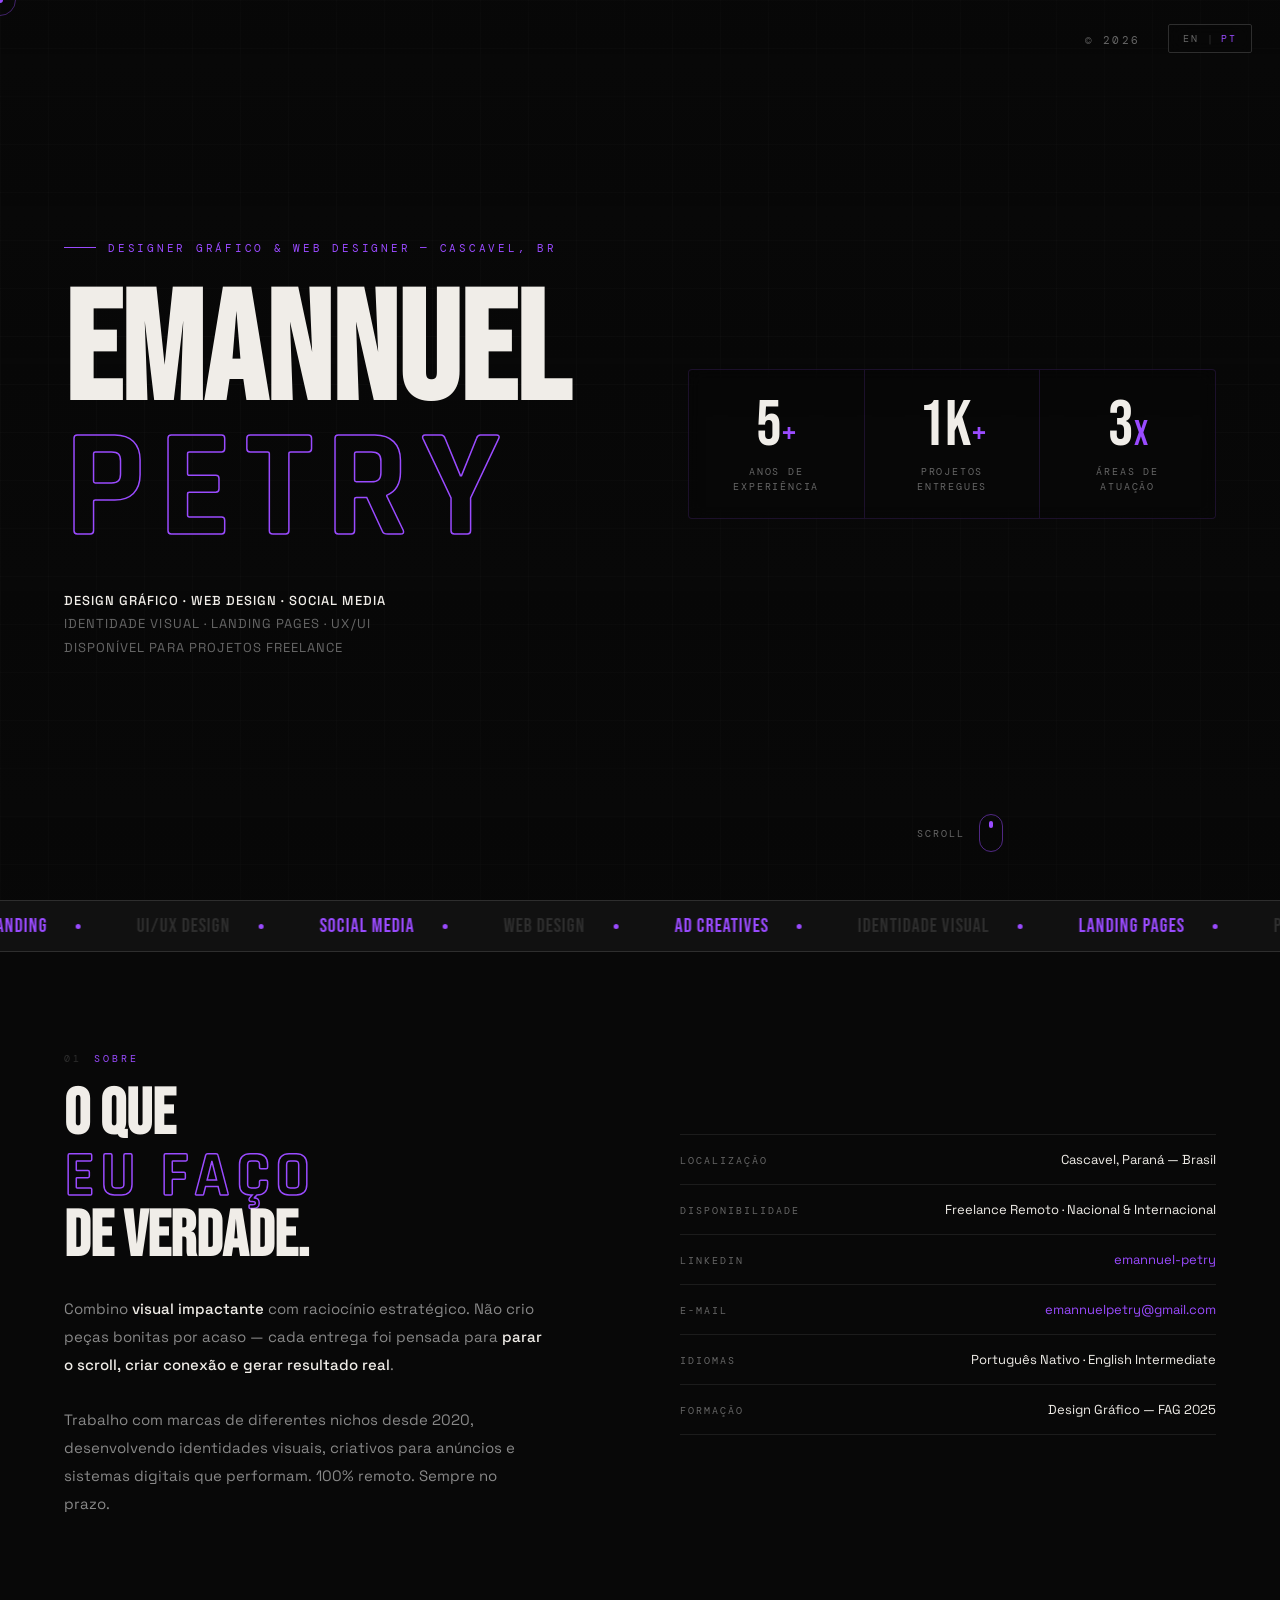
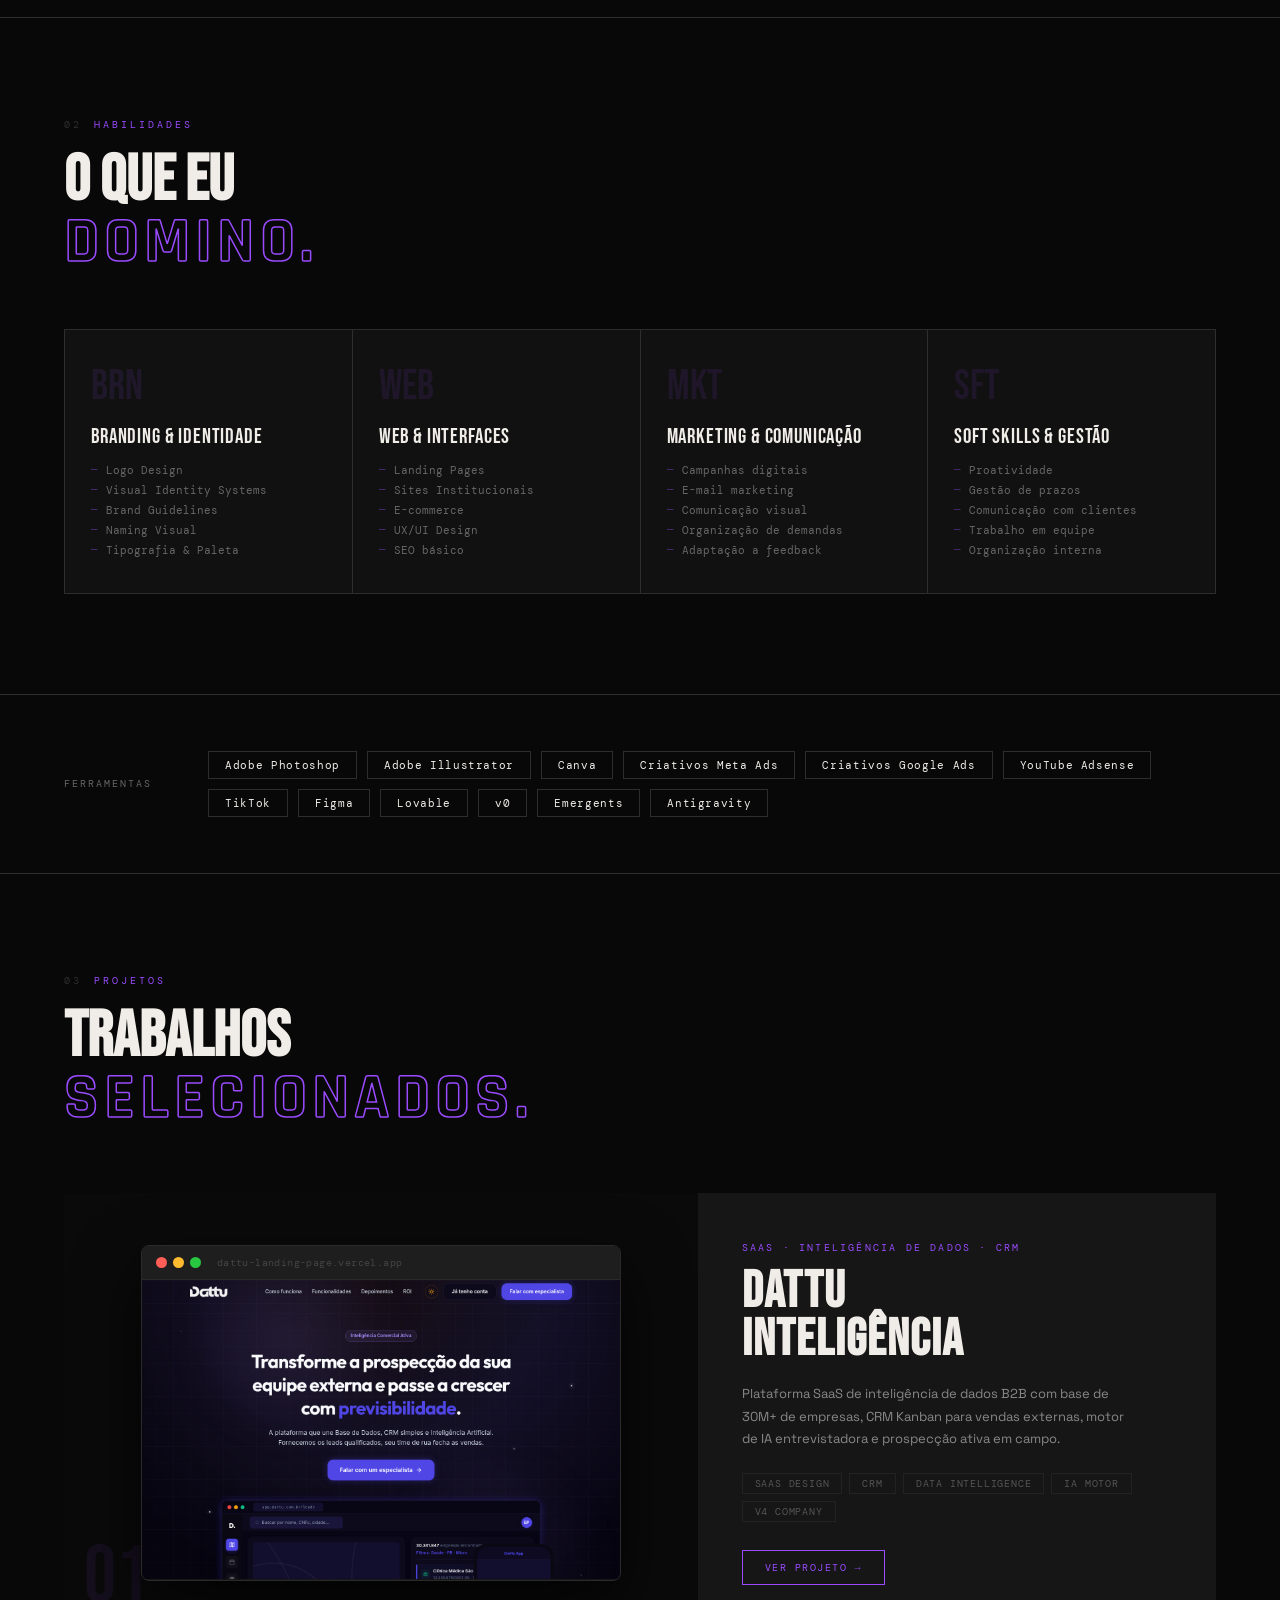
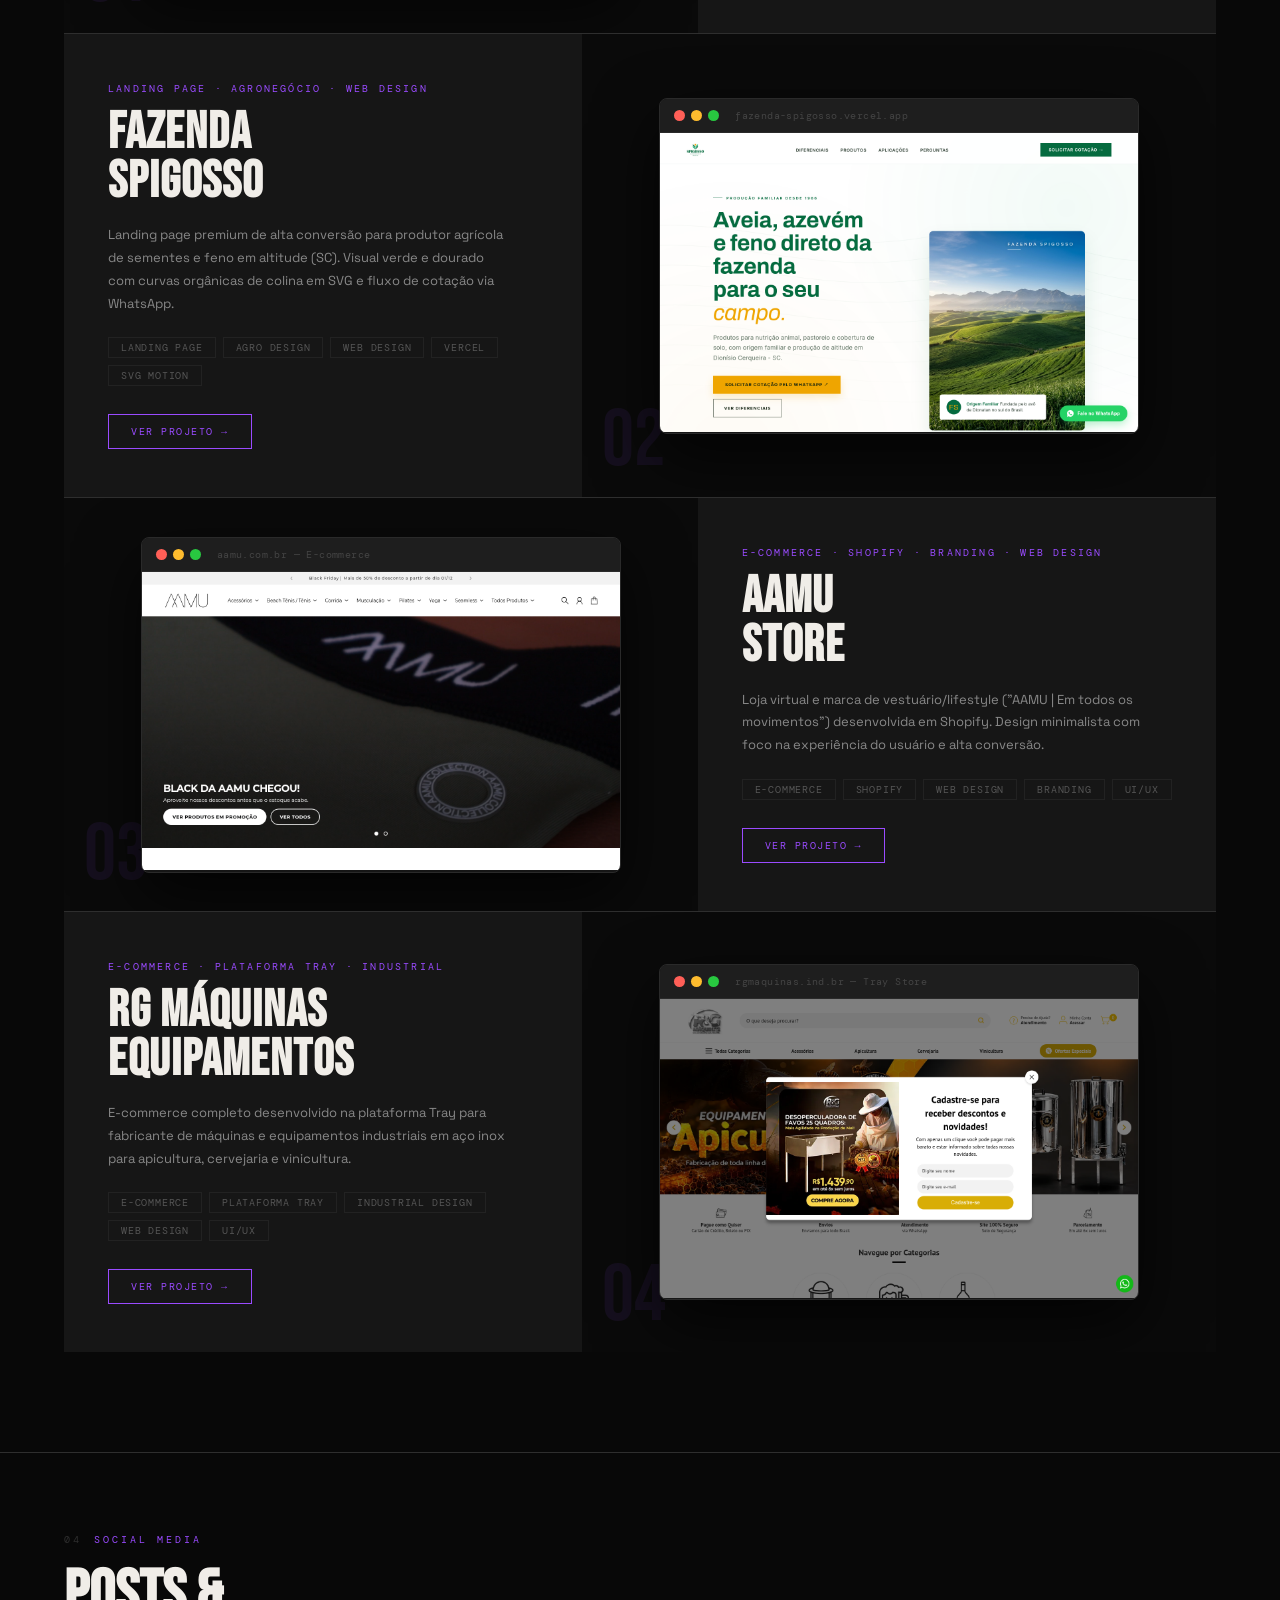
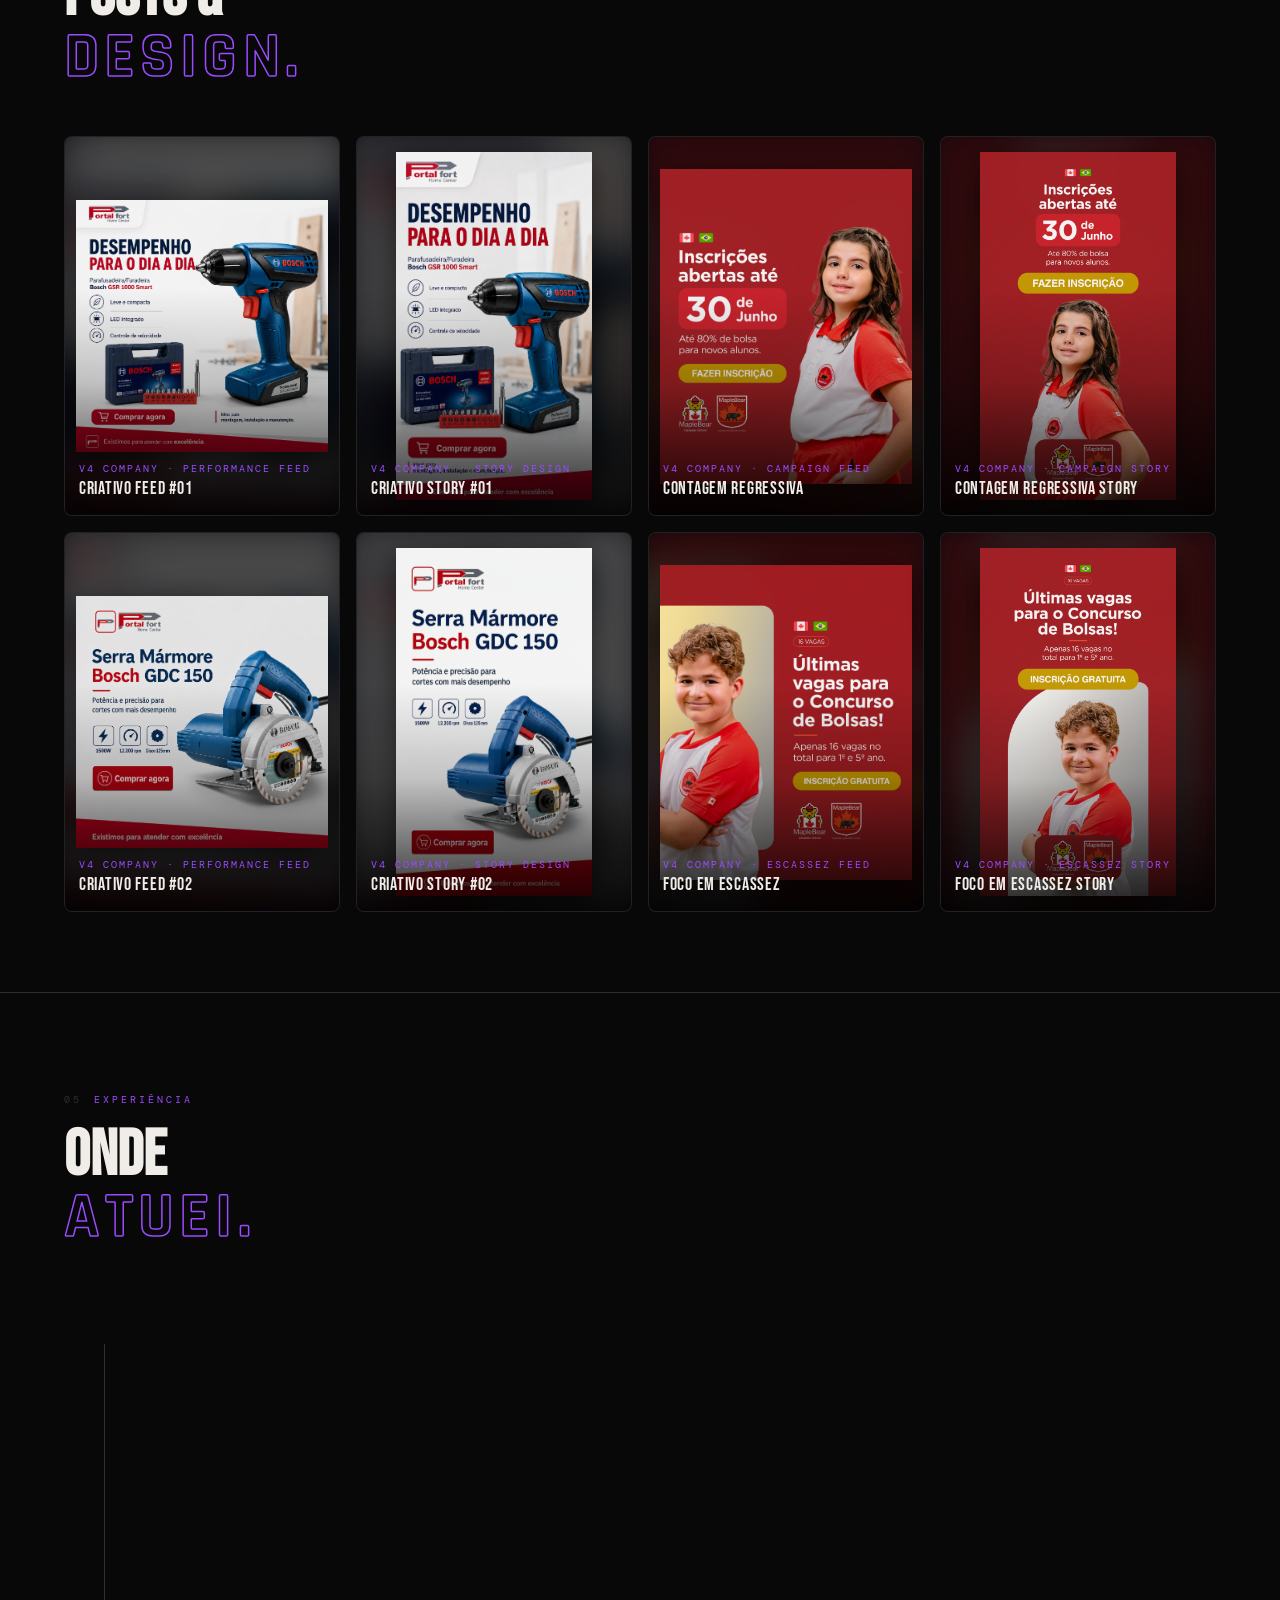
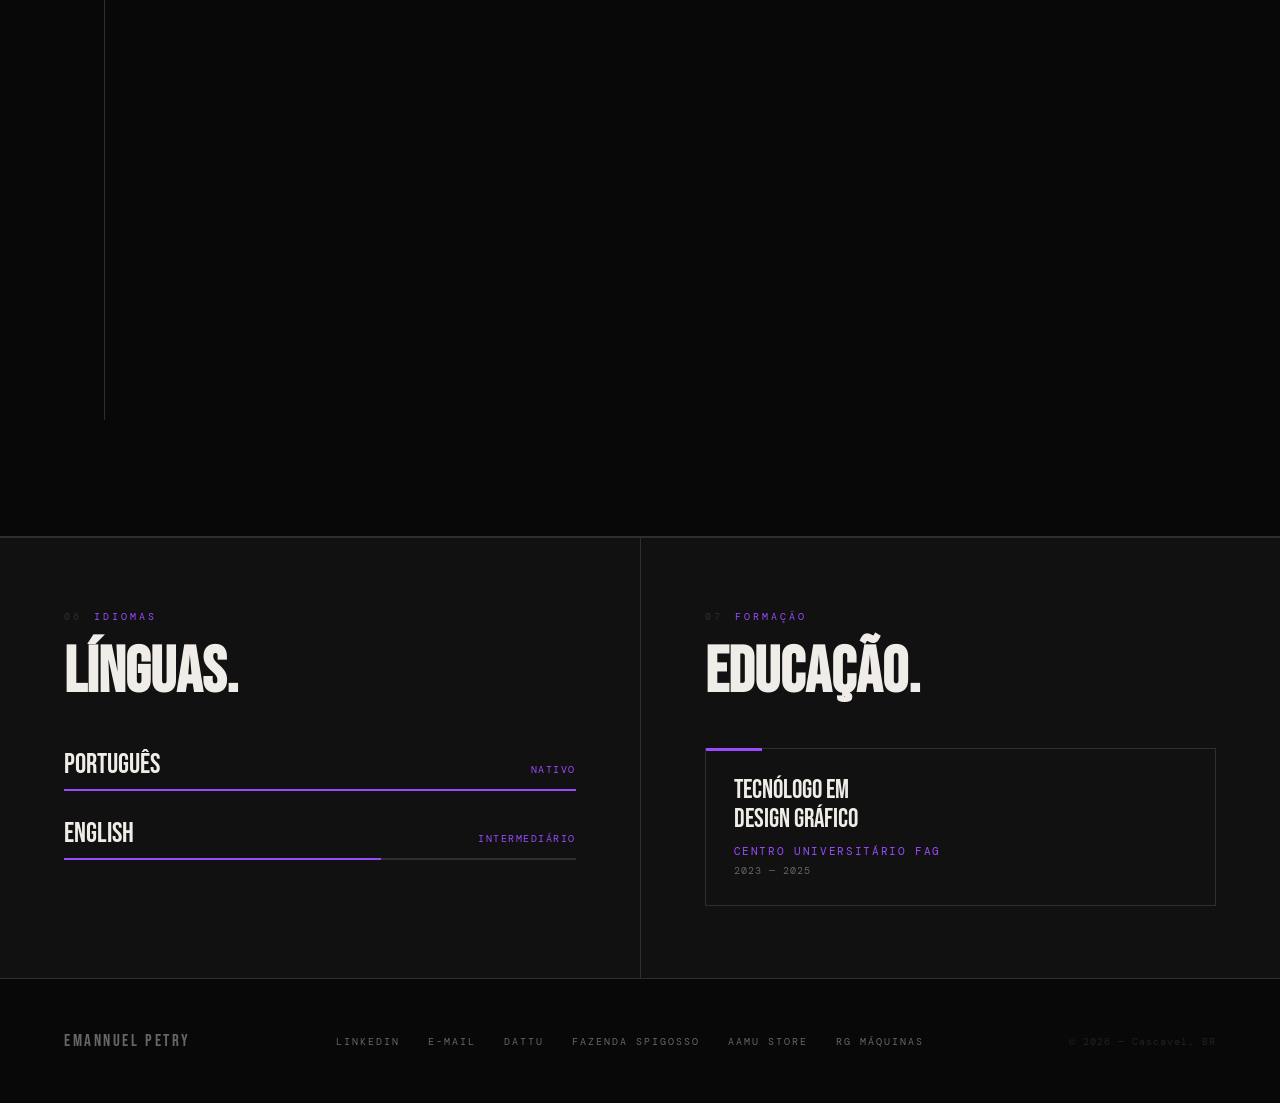
==== index.html @ 7f7ec05a "Add CONTEUDOS BONS ad creative assets to Posts & Design section with uncropped backdrop styling" ====
<!DOCTYPE html>
<html lang="pt-BR">
<head>
  <meta charset="UTF-8">
  <meta name="viewport" content="width=device-width, initial-scale=1.0">
  <title>Emannuel Petry — Portfolio</title>
  <link href="https://fonts.googleapis.com/css2?family=Bebas+Neue&family=Space+Grotesk:wght@300;400;500;700&family=DM+Mono:ital,wght@0,300;0,400;1,300&family=Rajdhani:wght@700&display=swap" rel="stylesheet">
  <link rel="stylesheet" href="css/style.css">
</head>
<body>

  <!-- LANGUAGE TOGGLE -->
  <div id="langToggle" class="lang-toggle" onclick="toggleLang()">
    <span class="lang-opt" id="langEN">EN</span>
    <span class="lang-sep">|</span>
    <span class="lang-opt active" id="langPT">PT</span>
  </div>

  <!-- CUSTOM PEN CURSOR -->
  <div id="cursor">
    <svg viewBox="0 0 28 28" fill="none" xmlns="http://www.w3.org/2000/svg">
      <!-- pen body -->
      <path d="M6 22 L10 10 L18 6 L22 10 L12 20 Z" fill="#F0EDE8" stroke="#111" stroke-width="0.8"/>
      <!-- pen tip triangle -->
      <path d="M6 22 L8 18 L10 20 Z" fill="#9A4BFF"/>
      <!-- pen nib point -->
      <circle cx="6" cy="22" r="1.2" fill="#9A4BFF"/>
      <!-- highlight line on body -->
      <path d="M11 10 L19 8" stroke="rgba(255,255,255,0.4)" stroke-width="0.8" stroke-linecap="round"/>
    </svg>
  </div>
  <div id="cursor-dot"></div>
  <div id="cursor-ring"></div>

  <!-- HEADER -->
  <header>
    <!-- Video background full hero -->
    <video class="hero-bg-video" id="heroBgVideo" autoplay loop muted playsinline>
      <source src="video/hero_bg.mp4" type="video/mp4">
    </video>
    <div class="hero-bg-overlay"></div>
    
    <div class="hero-left">
      <p class="hero-tag fu d1" id="heroTag">Designer Gráfico & Web Designer — Cascavel, BR</p>
      <h1 class="hero-name fu d2">
        <span class="l1">EMANNUEL</span>
        <span class="l2" data-text="PETRY">PETRY</span>
      </h1>
      <p class="hero-role fu d3" id="heroRole">
        <strong>Design Gráfico · Web Design · Social Media</strong><br>
        Identidade Visual · Landing Pages · UX/UI<br>
        Disponível para projetos freelance
      </p>
    </div>
    
    <div class="hero-right fu d2">
      <p class="hero-year">© 2026</p>
      <div class="hero-stats-row">
        <div class="stat-h">
          <div class="stat-num">5<span>+</span></div>
          <div class="stat-label" id="statLabel1">Anos de<br>experiência</div>
        </div>
        <div class="stat-divider"></div>
        <div class="stat-h">
          <div class="stat-num">1k<span>+</span></div>
          <div class="stat-label" id="statLabel2">Projetos<br>entregues</div>
        </div>
        <div class="stat-divider"></div>
        <div class="stat-h">
          <div class="stat-num">3<span>x</span></div>
          <div class="stat-label" id="statLabel3">Áreas de<br>atuação</div>
        </div>
      </div>
      <div class="hero-scroll">
        <span class="hero-scroll-txt" id="scrollTxt">Scroll</span>
        <div class="scroll-icon">
          <div class="scroll-wheel"></div>
        </div>
      </div>
    </div>
  </header>

  <!-- TICKER -->
  <div class="ticker">
    <div class="ticker-inner" id="tickerInner">
      <span class="ti hi">BRANDING <span class="dot"></span></span>
      <span class="ti">UI/UX DESIGN <span class="dot"></span></span>
      <span class="ti hi">SOCIAL MEDIA <span class="dot"></span></span>
      <span class="ti">WEB DESIGN <span class="dot"></span></span>
      <span class="ti hi">AD CREATIVES <span class="dot"></span></span>
      <span class="ti">IDENTIDADE VISUAL <span class="dot"></span></span>
      <span class="ti hi">LANDING PAGES <span class="dot"></span></span>
      <span class="ti">PERFORMANCE <span class="dot"></span></span>
    </div>
  </div>

  <!-- ABOUT -->
  <section class="about">
    <div>
      <p class="sec-label" id="aboutSecLabel"><span class="sec-num">01</span> Sobre</p>
      <h2 class="sec-title" id="aboutTitle">O QUE<br><em>EU FAÇO</em><br>DE VERDADE.</h2>
      <p class="about-text" id="aboutText">
        Combino <strong>visual impactante</strong> com raciocínio estratégico. Não crio peças bonitas por acaso — cada entrega foi pensada para <strong>parar o scroll, criar conexão e gerar resultado real</strong>.<br><br>
        Trabalho com marcas de diferentes nichos há mais de 5 anos, desenvolvendo identidades visuais, criativos para anúncios e sistemas digitais que performam. 100% remoto. Sempre no prazo.
      </p>
    </div>
    <div class="about-right">
      <div class="info-row"><span class="info-key" id="infoKeyLoc">Localização</span><span class="info-val" id="infoValLoc">Cascavel, Paraná — Brasil</span></div>
      <div class="info-row"><span class="info-key" id="infoKeyAvail">Disponibilidade</span><span class="info-val" id="infoValAvail">Freelance Remoto · Nacional & Internacional</span></div>
      <div class="info-row"><span class="info-key">LinkedIn</span><span class="info-val"><a href="https://linkedin.com/in/emannuel-petry" target="_blank">emannuel-petry</a></span></div>
      <div class="info-row"><span class="info-key">E-mail</span><span class="info-val"><a href="mailto:emannuelpetry@gmail.com">emannuelpetry@gmail.com</a></span></div>
      <div class="info-row"><span class="info-key" id="infoKeyLang">Idiomas</span><span class="info-val" id="infoValLang">Português Nativo · English Intermediate</span></div>
      <div class="info-row"><span class="info-key" id="infoKeyEdu">Formação</span><span class="info-val" id="infoValEdu">Design Gráfico — FAG 2025</span></div>
    </div>
  </section>

  <!-- SKILLS -->
  <section class="skills">
    <div class="skills-hd">
      <p class="sec-label" id="skillsSecLabel"><span class="sec-num">02</span> Habilidades</p>
      <h2 class="sec-title" id="skillsTitle">O QUE EU<br><em>DOMINO.</em></h2>
    </div>
    <div class="skills-grid">
      <div class="sk">
        <div class="sk-icon">BRN</div>
        <div class="sk-name" id="skName1">Branding & Identidade</div>
        <ul class="sk-list">
          <li>Logo Design</li>
          <li>Visual Identity Systems</li>
          <li>Brand Guidelines</li>
          <li>Naming Visual</li>
          <li>Tipografia & Paleta</li>
        </ul>
      </div>
      <div class="sk">
        <div class="sk-icon">WEB</div>
        <div class="sk-name" id="skName2">Web & Interfaces</div>
        <ul class="sk-list">
          <li>Landing Pages</li>
          <li>Sites Institucionais</li>
          <li>E-commerce</li>
          <li>UX/UI Design</li>
          <li>SEO básico</li>
        </ul>
      </div>
      <div class="sk">
        <div class="sk-icon">MKT</div>
        <div class="sk-name" id="skName3">Marketing & Comunicação</div>
        <ul class="sk-list">
          <li>Campanhas digitais</li>
          <li>E-mail marketing</li>
          <li>Comunicação visual</li>
          <li>Organização de demandas</li>
          <li>Adaptação a feedback</li>
        </ul>
      </div>
      <div class="sk">
        <div class="sk-icon">SFT</div>
        <div class="sk-name" id="skName4">Soft Skills & Gestão</div>
        <ul class="sk-list">
          <li>Proatividade</li>
          <li>Gestão de prazos</li>
          <li>Comunicação com clientes</li>
          <li>Trabalho em equipe</li>
          <li>Organização interna</li>
        </ul>
      </div>
    </div>
  </section>

  <!-- TOOLS -->
  <div class="tools">
    <span class="tools-label" id="toolsLabel">Ferramentas</span>
    <div class="tools-list">
      <span class="pill">Adobe Photoshop</span>
      <span class="pill">Adobe Illustrator</span>
      <span class="pill">Canva</span>
      <span class="pill">Criativos Meta Ads</span>
      <span class="pill">Criativos Google Ads</span>
      <span class="pill">YouTube Adsense</span>
      <span class="pill">TikTok</span>
      <span class="pill">Figma</span>
      <span class="pill">Lovable</span>
      <span class="pill">v0</span>
      <span class="pill">Emergents</span>
      <span class="pill">Antigravity</span>
    </div>
  </div>

  <!-- PROJECTS -->
  <section class="projects">
    <div class="proj-hd">
      <p class="sec-label" id="projSecLabel"><span class="sec-num">03</span> Projetos</p>
      <h2 class="sec-title" id="projTitle">TRABALHOS<br><em>SELECIONADOS.</em></h2>
    </div>

    <div class="proj-grid">
      <!-- 01 DATTU -->
      <div class="proj-card" id="card-dattu">
        <div class="proj-visual">
          <div class="browser-mock">
            <div class="browser-bar">
              <span class="browser-dot" style="background:#ff5f57"></span>
              <span class="browser-dot" style="background:#febc2e"></span>
              <span class="browser-dot" style="background:#28c840"></span>
              <span class="browser-url">dattu-landing-page.vercel.app</span>
            </div>
            <div class="browser-screen">
              <img id="img-dattu" src="img/dattu.jpg" alt="Dattu Inteligência & CRM" class="browser-img" style="animation-name:lp-scroll-cf;animation-duration:18s" />
            </div>
          </div>
          <div class="proj-num">01</div>
        </div>
        <div class="proj-info">
          <p class="proj-cat" id="proj1Cat">SaaS · Inteligência de Dados · CRM</p>
          <h3 class="proj-title">DATTU<br>INTELIGÊNCIA</h3>
          <p class="proj-desc" id="proj1Desc">Plataforma SaaS de inteligência de dados B2B com base de 30M+ de empresas, CRM Kanban para vendas externas, motor de IA entrevistadora e prospecção ativa em campo.</p>
          <div class="proj-tags">
            <span class="proj-tag">SaaS Design</span>
            <span class="proj-tag">CRM</span>
            <span class="proj-tag">Data Intelligence</span>
            <span class="proj-tag">IA Motor</span>
            <span class="proj-tag">V4 Company</span>
          </div>
          <a href="https://dattu-landing-page.vercel.app" target="_blank" class="proj-link" id="proj1Link">Ver projeto →</a>
        </div>
      </div>

      <!-- 02 FAZENDA SPIGOSSO -->
      <div class="proj-card rev" id="card-spigosso">
        <div class="proj-info">
          <p class="proj-cat" id="proj2Cat">Landing Page · Agronegócio · Web Design</p>
          <h3 class="proj-title">FAZENDA<br>SPIGOSSO</h3>
          <p class="proj-desc" id="proj2Desc">Landing page premium de alta conversão para produtor agrícola de sementes e feno em altitude (SC). Visual verde e dourado com curvas orgânicas de colina em SVG e fluxo de cotação via WhatsApp.</p>
          <div class="proj-tags">
            <span class="proj-tag">Landing Page</span>
            <span class="proj-tag">Agro Design</span>
            <span class="proj-tag">Web Design</span>
            <span class="proj-tag">Vercel</span>
            <span class="proj-tag">SVG Motion</span>
          </div>
          <a href="https://fazenda-spigosso.vercel.app/" target="_blank" class="proj-link" id="proj2Link">Ver projeto →</a>
        </div>
        <div class="proj-visual">
          <div class="browser-mock">
            <div class="browser-bar">
              <span class="browser-dot" style="background:#ff5f57"></span>
              <span class="browser-dot" style="background:#febc2e"></span>
              <span class="browser-dot" style="background:#28c840"></span>
              <span class="browser-url">fazenda-spigosso.vercel.app</span>
            </div>
            <div class="browser-screen">
              <img id="img-spigosso" src="img/spigosso.jpg" alt="Fazenda Spigosso LP" class="browser-img" style="animation-name:lp-scroll-cf;animation-duration:20s" />
            </div>
          </div>
          <div class="proj-num">02</div>
        </div>
      </div>

      <!-- 03 AAMU -->
      <div class="proj-card" id="card-aamu">
        <div class="proj-visual">
          <div class="browser-mock">
            <div class="browser-bar">
              <span class="browser-dot" style="background:#ff5f57"></span>
              <span class="browser-dot" style="background:#febc2e"></span>
              <span class="browser-dot" style="background:#28c840"></span>
              <span class="browser-url">aamu.com.br — E-commerce</span>
            </div>
            <div class="browser-screen">
              <img id="img-aamu" src="img/aamu.jpg" alt="AAMU Store" class="browser-img" style="animation-name:lp-scroll-cf;animation-duration:18s" />
            </div>
          </div>
          <div class="proj-num">03</div>
        </div>
        <div class="proj-info">
          <p class="proj-cat" id="proj3Cat">E-commerce · Shopify · Branding · Web Design</p>
          <h3 class="proj-title">AAMU<br>STORE</h3>
          <p class="proj-desc" id="proj3Desc">Loja virtual e marca de vestuário/lifestyle ("AAMU | Em todos os movimentos") desenvolvida em Shopify. Design minimalista com foco na experiência do usuário e alta conversão.</p>
          <div class="proj-tags">
            <span class="proj-tag">E-commerce</span>
            <span class="proj-tag">Shopify</span>
            <span class="proj-tag">Web Design</span>
            <span class="proj-tag">Branding</span>
            <span class="proj-tag">UI/UX</span>
          </div>
          <a href="https://aamu.com.br" target="_blank" class="proj-link" id="proj3Link">Ver projeto →</a>
        </div>
      </div>

      <!-- 04 RG MÁQUINAS -->
      <div class="proj-card rev" id="card-rgmaquinas">
        <div class="proj-info">
          <p class="proj-cat" id="proj4Cat">E-commerce · Plataforma Tray · Industrial</p>
          <h3 class="proj-title">RG MÁQUINAS<br>EQUIPAMENTOS</h3>
          <p class="proj-desc" id="proj4Desc">E-commerce completo desenvolvido na plataforma Tray para fabricante de máquinas e equipamentos industriais em aço inox para apicultura, cervejaria e vinicultura.</p>
          <div class="proj-tags">
            <span class="proj-tag">E-commerce</span>
            <span class="proj-tag">Plataforma Tray</span>
            <span class="proj-tag">Industrial Design</span>
            <span class="proj-tag">Web Design</span>
            <span class="proj-tag">UI/UX</span>
          </div>
          <a href="https://www.rgmaquinas.ind.br" target="_blank" class="proj-link" id="proj4Link">Ver projeto →</a>
        </div>
        <div class="proj-visual">
          <div class="browser-mock">
            <div class="browser-bar">
              <span class="browser-dot" style="background:#ff5f57"></span>
              <span class="browser-dot" style="background:#febc2e"></span>
              <span class="browser-dot" style="background:#28c840"></span>
              <span class="browser-url">rgmaquinas.ind.br — Tray Store</span>
            </div>
            <div class="browser-screen">
              <img id="img-rgmaquinas" src="img/rgmaquinas.jpg" alt="RG Máquinas E-commerce" class="browser-img" style="animation-name:lp-scroll-cf;animation-duration:20s" />
            </div>
          </div>
          <div class="proj-num">04</div>
        </div>
      </div>
    </div>
  </section>

  <!-- SOCIAL MEDIA POSTS -->
  <section class="reels">
    <div class="reels-hd">
      <p class="sec-label" id="reelsSecLabel"><span class="sec-num">04</span> Social Media</p>
      <h2 class="sec-title" id="reelsTitle">POSTS &<br><em>DESIGN.</em></h2>
    </div>
    <div class="reels-grid">
      <!-- Item 1 -->
      <div class="reel-wrap" onclick="openHolo(this)">
        <div class="reel-bg-blur" style="background-image: url('img/creative_feed1.png')"></div>
        <img class="reel-video" src="img/creative_feed1.png" alt="Criativo Feed V4 01">
        <div class="reel-overlay"></div>
        <div class="reel-info">
          <span class="reel-label">V4 Company · Performance Feed</span>
          <div class="reel-title">Criativo Feed #01</div>
        </div>
      </div>

      <!-- Item 2 -->
      <div class="reel-wrap" onclick="openHolo(this)">
        <div class="reel-bg-blur" style="background-image: url('img/creative_story1.png')"></div>
        <img class="reel-video" src="img/creative_story1.png" alt="Criativo Story V4 01">
        <div class="reel-overlay"></div>
        <div class="reel-info">
          <span class="reel-label">V4 Company · Story Design</span>
          <div class="reel-title">Criativo Story #01</div>
        </div>
      </div>

      <!-- Item 3 -->
      <div class="reel-wrap" onclick="openHolo(this)">
        <div class="reel-bg-blur" style="background-image: url('img/creative_countdown_feed.png')"></div>
        <img class="reel-video" src="img/creative_countdown_feed.png" alt="Contagem Regressiva Feed">
        <div class="reel-overlay"></div>
        <div class="reel-info">
          <span class="reel-label">V4 Company · Campaign Feed</span>
          <div class="reel-title">Contagem Regressiva</div>
        </div>
      </div>

      <!-- Item 4 -->
      <div class="reel-wrap" onclick="openHolo(this)">
        <div class="reel-bg-blur" style="background-image: url('img/creative_countdown_story.png')"></div>
        <img class="reel-video" src="img/creative_countdown_story.png" alt="Contagem Regressiva Story">
        <div class="reel-overlay"></div>
        <div class="reel-info">
          <span class="reel-label">V4 Company · Campaign Story</span>
          <div class="reel-title">Contagem Regressiva Story</div>
        </div>
      </div>

      <!-- Item 5 -->
      <div class="reel-wrap" onclick="openHolo(this)">
        <div class="reel-bg-blur" style="background-image: url('img/creative_feed2.png')"></div>
        <img class="reel-video" src="img/creative_feed2.png" alt="Criativo Feed V4 02">
        <div class="reel-overlay"></div>
        <div class="reel-info">
          <span class="reel-label">V4 Company · Performance Feed</span>
          <div class="reel-title">Criativo Feed #02</div>
        </div>
      </div>

      <!-- Item 6 -->
      <div class="reel-wrap" onclick="openHolo(this)">
        <div class="reel-bg-blur" style="background-image: url('img/creative_story2.png')"></div>
        <img class="reel-video" src="img/creative_story2.png" alt="Criativo Story V4 02">
        <div class="reel-overlay"></div>
        <div class="reel-info">
          <span class="reel-label">V4 Company · Story Design</span>
          <div class="reel-title">Criativo Story #02</div>
        </div>
      </div>

      <!-- Item 7 -->
      <div class="reel-wrap" onclick="openHolo(this)">
        <div class="reel-bg-blur" style="background-image: url('img/creative_scarcity_feed.png')"></div>
        <img class="reel-video" src="img/creative_scarcity_feed.png" alt="Foco em Escassez Feed">
        <div class="reel-overlay"></div>
        <div class="reel-info">
          <span class="reel-label">V4 Company · Escassez Feed</span>
          <div class="reel-title">Foco em Escassez</div>
        </div>
      </div>

      <!-- Item 8 -->
      <div class="reel-wrap" onclick="openHolo(this)">
        <div class="reel-bg-blur" style="background-image: url('img/creative_scarcity_story.png')"></div>
        <img class="reel-video" src="img/creative_scarcity_story.png" alt="Foco em Escassez Story">
        <div class="reel-overlay"></div>
        <div class="reel-info">
          <span class="reel-label">V4 Company · Escassez Story</span>
          <div class="reel-title">Foco em Escassez Story</div>
        </div>
      </div>
    </div>
  </section>

  <!-- EXPERIENCE -->
  <section class="experience">
    <div class="exp-header">
      <p class="sec-label" id="expSecLabel"><span class="sec-num">05</span> Experiência</p>
      <h2 class="sec-title" id="expTitle">ONDE<br><em>ATUEI.</em></h2>
    </div>

    <div class="tl-container">
      <div class="tl-track"><div class="tl-progress" id="tlProgress"></div></div>

      <!-- ITEM 1 -->
      <div class="tl-item" data-index="0">
        <div class="tl-node"><span class="tl-node-inner"></span></div>
        <div class="tl-year">2024<br>—<br>2026</div>
        <div class="tl-card">
          <div class="tl-card-header">
            <span class="tl-co" id="exp1Co">V4 Company</span>
          </div>
          <h3 class="tl-role" id="exp1Role">Designer Gráfico</h3>
          <p class="tl-desc" id="exp1Desc">Criação de layouts, peças para redes sociais, materiais publicitários e identidades visuais para campanhas e clientes corporativos de grande porte.</p>
          <div class="tl-tags">
            <span class="tl-tag">Branding</span>
            <span class="tl-tag">Ad Creative</span>
            <span class="tl-tag">Layout Design</span>
            <span class="tl-tag">Visual Identity</span>
          </div>
        </div>
      </div>

      <!-- ITEM 2 -->
      <div class="tl-item" data-index="1">
        <div class="tl-node"><span class="tl-node-inner"></span></div>
        <div class="tl-year">2024<br>—<br>2024</div>
        <div class="tl-card">
          <div class="tl-card-header">
            <span class="tl-co" id="exp2Co">EEmovel Agro</span>
          </div>
          <h3 class="tl-role" id="exp2Role">Designer Gráfico</h3>
          <p class="tl-desc" id="exp2Desc">Produção de peças digitais e materiais impressos para campanhas, mídias sociais e comunicação institucional, fortalecendo a percepção e clareza da marca.</p>
          <div class="tl-tags">
            <span class="tl-tag">Social Media</span>
            <span class="tl-tag">Print Design</span>
            <span class="tl-tag">Institutional Brand</span>
          </div>
        </div>
      </div>

      <!-- ITEM 3 -->
      <div class="tl-item" data-index="2">
        <div class="tl-node"><span class="tl-node-inner"></span></div>
        <div class="tl-year">2020<br>—<br>2024</div>
        <div class="tl-card">
          <div class="tl-card-header">
            <span class="tl-co" id="exp3Co">Staker</span>
          </div>
          <h3 class="tl-role" id="exp3Role">Web Designer</h3>
          <p class="tl-desc" id="exp3Desc">Criação de landing pages, e-mail marketing, sites institucionais e interfaces focadas em experiência do usuário. Otimização de plataformas de e-commerce.</p>
          <div class="tl-tags">
            <span class="tl-tag">Web Design</span>
            <span class="tl-tag">UX/UI</span>
            <span class="tl-tag">E-commerce</span>
            <span class="tl-tag">SEO básico</span>
          </div>
        </div>
      </div>
    </div>
  </section>

  <!-- BOTTOM INFO -->
  <div class="info-bottom">
    <div class="info-block">
      <p class="sec-label" id="langSecLabel"><span class="sec-num">06</span> Idiomas</p>
      <h2 class="sec-title" id="langTitle">LÍNGUAS.</h2>
      <div class="lang-list">
        <div>
          <div class="lang-name" id="langName1">Português <span class="lang-lvl" id="langLvl1">Nativo</span></div>
          <div class="lang-bar"><div class="lang-fill" style="width:100%"></div></div>
        </div>
        <div>
          <div class="lang-name" id="langName2">English <span class="lang-lvl" id="langLvl2">Intermediário</span></div>
          <div class="lang-bar"><div class="lang-fill" style="width:62%"></div></div>
        </div>
      </div>
    </div>
    <div class="info-block">
      <p class="sec-label" id="eduSecLabel"><span class="sec-num">07</span> Formação</p>
      <h2 class="sec-title" id="eduTitle">EDUCAÇÃO.</h2>
      <div class="edu-item">
        <div class="edu-degree" id="eduDegree">Tecnólogo em<br>Design Gráfico</div>
        <div class="edu-school" id="eduSchool">Centro Universitário FAG</div>
        <div class="edu-period">2023 — 2025</div>
      </div>
    </div>
  </div>

  <!-- FOOTER -->
  <footer>
    <p class="footer-name" id="footerName">EMANNUEL PETRY</p>
    <div class="footer-links">
      <a href="https://linkedin.com/in/emannuel-petry" target="_blank">LinkedIn</a>
      <a href="mailto:emannuelpetry@gmail.com" target="_blank">E-mail</a>
      <a href="https://dattu-landing-page.vercel.app" target="_blank">Dattu</a>
      <a href="https://fazenda-spigosso.vercel.app/" target="_blank">Fazenda Spigosso</a>
      <a href="https://aamu.com.br" target="_blank">AAMU Store</a>
      <a href="https://www.rgmaquinas.ind.br" target="_blank">RG Máquinas</a>
    </div>
    <p class="footer-copy" id="footerCopy">© 2026 — Cascavel, BR</p>
  </footer>

  <!-- HOLOGRAM MODAL -->
  <div id="holoModal" class="holo-modal">
    <div class="holo-backdrop" onclick="closeHolo()"></div>
    <div class="holo-container">
      <div class="holo-scanlines"></div>
      <span class="holo-corner tl"></span>
      <span class="holo-corner tr"></span>
      <span class="holo-corner bl"></span>
      <span class="holo-corner br"></span>
      <div class="holo-header">
        <div class="holo-header-left">
          <span class="holo-dot"></span>
          <span class="holo-dot"></span>
          <span class="holo-dot"></span>
          <span class="holo-title" id="holoTitle">VIDEO.EXE</span>
        </div>
        <button class="holo-close" onclick="closeHolo()">✕ FECHAR</button>
      </div>
      <div class="holo-screen">
        <div class="holo-noise"></div>
        <video id="holoVideo" class="holo-video" playsinline controls></video>
        <img id="holoImage" class="holo-image" style="display:none; width:100%; height:100%; object-fit:contain;" alt="Hologram Preview" />
        <div class="holo-rgb"></div>
      </div>
      <div class="holo-footer">
        <span class="holo-status" id="holoStatus">● REPRODUZINDO</span>
        <span class="holo-freq">FREQ: 60.00Hz</span>
      </div>
    </div>
  </div>

  <!-- Scripts -->
  <script src="js/script.js"></script>
</body>
</html>
---- css/style.css ----
*, *::before, *::after {
  margin: 0;
  padding: 0;
  box-sizing: border-box;
}

:root {
  --black: #080808;
  --dark: #111;
  --card: #161616;
  --card2: #1c1c1c;
  --primary: #9A4BFF;
  --white: #F0EDE8;
  --gray: #666;
  --gray2: #2e2e2e;
  --grid: rgba(255, 255, 255, 0.025);
}

html {
  scroll-behavior: smooth;
}

body {
  background: var(--black);
  color: var(--white);
  font-family: "Space Grotesk", sans-serif;
  overflow-x: hidden;
  cursor: none;
}

body::before {
  content: "";
  position: fixed;
  inset: 0;
  background-image: linear-gradient(var(--grid) 1px, transparent 1px), linear-gradient(90deg, var(--grid) 1px, transparent 1px);
  background-size: 48px 48px;
  pointer-events: none;
  z-index: 0;
}

section, header, footer, .ticker, .tools {
  position: relative;
  z-index: 1;
}

/* HEADER / HERO */
header {
  min-height: 100vh;
  display: grid;
  grid-template-columns: 1fr 1fr;
  overflow: hidden;
}

.hero-left {
  display: flex;
  flex-direction: column;
  justify-content: center;
  padding: 60px 48px 60px 64px;
}

.hero-tag {
  font-family: "DM Mono", monospace;
  font-size: 11px;
  letter-spacing: .25em;
  color: var(--primary);
  text-transform: uppercase;
  margin-bottom: 32px;
  display: flex;
  align-items: center;
  gap: 12px;
}

.hero-tag::before {
  content: "";
  width: 32px;
  height: 1px;
  background: var(--primary);
}

.hero-name {
  font-family: "Bebas Neue", sans-serif;
  font-size: clamp(96px, 12vw, 160px);
  line-height: .88;
  margin-bottom: 32px;
}

.hero-name .l1 {
  color: var(--white);
  display: block;
}

.hero-name .l2 {
  color: transparent;
  -webkit-text-stroke: 1.5px var(--primary);
  display: block;
  font-family: "Rajdhani", "Bebas Neue", sans-serif !important;
  font-weight: 700 !important;
  letter-spacing: 0.08em;
}

.hero-role {
  font-size: 13px;
  color: var(--gray);
  letter-spacing: .08em;
  text-transform: uppercase;
  line-height: 1.8;
}

.hero-role strong {
  color: var(--white);
  font-weight: 500;
}

.hero-right {
  display: flex;
  flex-direction: column;
  justify-content: center;
  padding: 48px 64px 60px 48px;
}

.hero-year {
  position: absolute;
  top: 33px;
  right: 140px;
  font-family: "DM Mono", monospace;
  font-size: 11px;
  color: var(--gray);
  letter-spacing: .2em;
  margin: 0;
  z-index: 10;
}

.hero-bg-video {
  position: absolute;
  inset: 0;
  width: 100%;
  height: 100%;
  object-fit: cover;
  object-position: center center;
  opacity: 0.22;
  z-index: 0;
  pointer-events: none;
}

.hero-bg-overlay {
  position: absolute;
  inset: 0;
  background: linear-gradient(
    180deg,
    rgba(8,8,8,0.55) 0%,
    rgba(8,8,8,0.25) 40%,
    rgba(8,8,8,0.55) 100%
  );
  z-index: 1;
  pointer-events: none;
}

.hero-left,
.hero-right {
  position: relative;
  z-index: 2;
}

/* Horizontal stats row */
.hero-stats-row {
  display: flex;
  align-items: center;
  gap: 0;
  width: 100%;
  border: 1px solid rgba(154, 75, 255, 0.15);
  background: rgba(8, 8, 8, 0.35);
  backdrop-filter: blur(8px);
  border-radius: 4px;
  overflow: hidden;
}

.stat-h {
  flex: 1;
  text-align: center;
  padding: 24px 16px;
  border: none;
  transition: background 0.3s;
}

.stat-h:not(:last-child) {
  border-right: 1px solid rgba(154, 75, 255, 0.15);
}

.stat-h:hover {
  background: rgba(154, 75, 255, 0.05);
}

.stat-h .stat-num {
  font-family: "Bebas Neue", sans-serif;
  font-size: clamp(48px, 5vw, 72px);
  color: var(--white);
  line-height: 1;
  display: block;
}

.stat-h .stat-num span {
  font-size: 0.55em;
  color: var(--primary);
}

.stat-h .stat-label {
  font-family: "DM Mono", monospace;
  font-size: 10px;
  color: var(--gray);
  text-transform: uppercase;
  letter-spacing: 0.18em;
  line-height: 1.5;
  margin-top: 6px;
  display: block;
}

.stat-divider {
  display: none;
}

/* TICKER */
.ticker {
  border-top: 1px solid var(--gray2);
  border-bottom: 1px solid var(--gray2);
  overflow: hidden;
  white-space: nowrap;
  padding: 13px 0;
  background: var(--dark);
}

.ticker-inner {
  display: inline-flex;
  white-space: nowrap;
  will-change: transform;
}

.ti {
  font-family: "Bebas Neue", sans-serif;
  font-size: 20px;
  color: #2e2e2e;
  letter-spacing: .05em;
  padding: 0 28px;
  display: flex;
  align-items: center;
  gap: 28px;
}

.ti .dot {
  width: 5px;
  height: 5px;
  background: var(--primary);
  border-radius: 50%;
  flex-shrink: 0;
}

.ti.hi {
  color: var(--primary);
}

/* SECTION COMMONS */
.sec-label {
  font-family: "DM Mono", monospace;
  font-size: 10px;
  color: var(--primary);
  text-transform: uppercase;
  letter-spacing: .3em;
  margin-bottom: 20px;
  display: flex;
  align-items: center;
  gap: 12px;
}

.sec-num {
  color: #2e2e2e;
}

.sec-title {
  font-family: "Bebas Neue", sans-serif;
  font-size: clamp(40px, 5vw, 66px);
  line-height: .95;
  color: var(--white);
}

.sec-title em {
  font-style: normal;
  color: transparent;
  -webkit-text-stroke: 1.5px var(--primary);
  font-family: "Rajdhani", "Bebas Neue", sans-serif !important;
  font-weight: 700 !important;
  letter-spacing: 0.08em;
}

/* ABOUT */
.about {
  display: grid;
  grid-template-columns: 1fr 1fr;
  padding: 100px 64px;
  gap: 80px;
  border-bottom: 1px solid var(--gray2);
}

.about-text {
  font-size: 15px;
  line-height: 1.85;
  color: #888;
  max-width: 480px;
  margin-top: 28px;
}

.about-text strong {
  color: var(--white);
  font-weight: 500;
}

.about-right {
  display: flex;
  flex-direction: column;
  justify-content: center;
}

.info-row {
  display: flex;
  justify-content: space-between;
  align-items: baseline;
  padding: 16px 0;
  border-bottom: 1px solid var(--card2);
}

.info-row:first-child {
  border-top: 1px solid var(--card2);
}

.info-key {
  font-family: "DM Mono", monospace;
  font-size: 10px;
  color: var(--gray);
  text-transform: uppercase;
  letter-spacing: .2em;
}

.info-val {
  font-size: 13px;
  color: var(--white);
  text-align: right;
}

.info-val a {
  color: var(--primary);
  text-decoration: none;
}

/* SKILLS */
.skills {
  padding: 100px 64px;
  border-bottom: 1px solid var(--gray2);
}

.skills-hd {
  margin-bottom: 56px;
}

.skills-grid {
  display: grid;
  grid-template-columns: repeat(4, 1fr);
  gap: 1px;
  background: var(--gray2);
  border: 1px solid var(--gray2);
}

.sk {
  background: var(--dark);
  padding: 36px 26px;
  position: relative;
  overflow: hidden;
  transition: background .2s;
}

.sk::before {
  content: "";
  position: absolute;
  top: 0;
  left: 0;
  right: 0;
  height: 3px;
  background: var(--primary);
  transform: scaleX(0);
  transform-origin: left;
  transition: transform .3s;
}

.sk:hover {
  background: var(--card);
}

.sk:hover::before {
  transform: scaleX(1);
}

.sk-icon {
  font-family: "Bebas Neue", sans-serif;
  font-size: 42px;
  color: var(--primary);
  opacity: .1;
  line-height: 1;
  margin-bottom: 16px;
  transition: opacity .2s;
}

.sk:hover .sk-icon {
  opacity: .5;
}

.sk-name {
  font-family: "Bebas Neue", sans-serif;
  font-size: 21px;
  color: var(--white);
  letter-spacing: .04em;
  margin-bottom: 14px;
}

.sk-list {
  list-style: none;
  display: flex;
  flex-direction: column;
  gap: 6px;
}

.sk-list li {
  font-family: "DM Mono", monospace;
  font-size: 11px;
  color: var(--gray);
  display: flex;
  align-items: center;
  gap: 8px;
}

.sk-list li::before {
  content: "—";
  color: var(--primary);
  opacity: .4;
}

/* TOOLS */
.tools {
  padding: 56px 64px;
  border-bottom: 1px solid var(--gray2);
  display: flex;
  align-items: center;
  gap: 56px;
}

.tools-label {
  font-family: "DM Mono", monospace;
  font-size: 10px;
  color: var(--gray);
  text-transform: uppercase;
  letter-spacing: .2em;
  white-space: nowrap;
  flex-shrink: 0;
}

.tools-list {
  display: flex;
  flex-wrap: wrap;
  gap: 10px;
}

.pill {
  font-family: "DM Mono", monospace;
  font-size: 11px;
  color: var(--white);
  padding: 6px 16px;
  border: 1px solid var(--gray2);
  letter-spacing: .06em;
  transition: all .2s;
  cursor: default;
}

.pill:hover {
  border-color: var(--primary);
  color: var(--primary);
  background: rgba(154, 75, 255, .05);
}

/* PROJECTS */
.projects {
  padding: 100px 64px;
  border-bottom: 1px solid var(--gray2);
}

.proj-hd {
  margin-bottom: 64px;
}

.proj-grid {
  display: flex;
  flex-direction: column;
  gap: 1px;
  background: var(--gray2);
}

.proj-card {
  background: var(--card);
  display: grid;
  grid-template-columns: 55% 45%;
  overflow: hidden;
  transition: background .25s;
  min-height: 400px;
}

.proj-card.rev {
  grid-template-columns: 45% 55%;
}

.proj-card:hover {
  background: #1a1a1a;
}

/* Visual side */
.proj-visual {
  position: relative;
  overflow: hidden;
  background: #0a0a0a;
  display: flex;
  align-items: center;
  justify-content: center;
  padding: 32px 28px;
}

.proj-num {
  position: absolute;
  bottom: 16px;
  left: 20px;
  font-family: "Bebas Neue", sans-serif;
  font-size: 80px;
  color: var(--primary);
  opacity: .08;
  line-height: 1;
  pointer-events: none;
  user-select: none;
}

/* Info side */
.proj-info {
  padding: 48px 44px;
  display: flex;
  flex-direction: column;
  justify-content: center;
}

.proj-cat {
  font-family: "DM Mono", monospace;
  font-size: 10px;
  color: var(--primary);
  text-transform: uppercase;
  letter-spacing: .22em;
  margin-bottom: 14px;
}

.proj-title {
  font-family: "Bebas Neue", sans-serif;
  font-size: clamp(38px, 4vw, 56px);
  color: var(--white);
  line-height: .95;
  letter-spacing: .02em;
  margin-bottom: 18px;
}

.proj-desc {
  font-size: 13px;
  color: #888;
  line-height: 1.75;
  margin-bottom: 22px;
  max-width: 400px;
}

.proj-tags {
  display: flex;
  flex-wrap: wrap;
  gap: 7px;
  margin-bottom: 28px;
}

.proj-tag {
  font-family: "DM Mono", monospace;
  font-size: 10px;
  color: #555;
  padding: 3px 12px;
  border: 1px solid #222;
  text-transform: uppercase;
  letter-spacing: .08em;
}

.proj-link {
  display: inline-flex;
  align-items: center;
  gap: 10px;
  font-family: "DM Mono", monospace;
  font-size: 10px;
  color: var(--primary);
  text-transform: uppercase;
  letter-spacing: .15em;
  text-decoration: none;
  padding: 10px 22px;
  border: 1px solid var(--primary);
  transition: all .2s;
  width: fit-content;
}

.proj-link:hover {
  background: var(--primary);
  color: var(--black);
}

.proj-link-off {
  display: inline-flex;
  align-items: center;
  gap: 10px;
  font-family: "DM Mono", monospace;
  font-size: 10px;
  color: #333;
  text-transform: uppercase;
  letter-spacing: .15em;
  padding: 10px 22px;
  border: 1px solid #222;
  width: fit-content;
}

/* Browser mockup */
.browser-mock {
  width: 100%;
  max-width: 480px;
  border-radius: 8px;
  overflow: hidden;
  border: 1px solid #2a2a2a;
  box-shadow: 0 24px 64px rgba(0, 0, 0, .7);
  background: #161616;
  position: relative;
  z-index: 1;
}

.browser-bar {
  display: flex;
  align-items: center;
  gap: 6px;
  padding: 10px 14px;
  background: #1e1e1e;
  border-bottom: 1px solid #2a2a2a;
}

.browser-dot {
  width: 11px;
  height: 11px;
  border-radius: 50%;
  flex-shrink: 0;
}

.browser-url {
  font-family: "DM Mono", monospace;
  font-size: 10px;
  color: #444;
  letter-spacing: .04em;
  margin-left: 10px;
  overflow: hidden;
  text-overflow: ellipsis;
  white-space: nowrap;
}

.browser-screen {
  height: 300px;
  overflow: hidden;
  position: relative;
}

.browser-img {
  width: 100%;
  display: block;
  position: absolute;
  top: 0;
  left: 0;
  animation: lp-scroll 14s ease-in-out infinite alternate;
}

@keyframes lp-scroll {
  0%, 15% {
    transform: translateY(0);
  }
  85%, 100% {
    transform: translateY(calc(-100% + 300px));
  }
}

@keyframes lp-scroll-cf {
  0%, 15% {
    transform: translateY(0);
  }
  85%, 100% {
    transform: translateY(calc(-100% + 300px));
  }
}

@keyframes lp-scroll-ecoplus {
  0%, 8% {
    transform: translateY(0);
  }
  92%, 100% {
    transform: translateY(calc(-100% + 300px));
  }
}

/* REELS / VIDEOS */
.reels {
  padding: 80px 64px;
  border-bottom: 1px solid var(--gray2);
}

.reels-hd {
  margin-bottom: 48px;
}

.reels-grid {
  display: grid;
  grid-template-columns: repeat(4, 1fr);
  gap: 16px;
}

.reel-wrap {
  position: relative;
  border-radius: 8px;
  overflow: hidden;
  background: #08080d;
  border: 1px solid rgba(255, 255, 255, 0.1);
  cursor: pointer;
  transition: border-color .3s ease, transform .3s ease, box-shadow .3s ease;
  height: 380px;
  display: flex;
  align-items: center;
  justify-content: center;
}

.reel-wrap:hover {
  border-color: var(--primary);
  transform: translateY(-5px);
  box-shadow: 0 12px 32px rgba(154, 75, 255, 0.25);
}

.reel-bg-blur {
  position: absolute;
  inset: -12px;
  background-size: cover;
  background-position: center;
  filter: blur(20px) brightness(0.35);
  opacity: 0.85;
  transition: transform 0.4s ease, filter 0.4s ease;
}

.reel-wrap:hover .reel-bg-blur {
  transform: scale(1.08);
  filter: blur(14px) brightness(0.45);
}

.reel-video {
  position: relative;
  z-index: 1;
  max-width: 92%;
  max-height: 92%;
  width: auto;
  height: auto;
  object-fit: contain;
  opacity: .95;
  transition: transform .35s ease, opacity .3s ease;
  filter: drop-shadow(0 8px 16px rgba(0, 0, 0, 0.6));
}

.reel-wrap:hover .reel-video {
  opacity: 1;
  transform: scale(1.04);
}

.reel-overlay {
  position: absolute;
  inset: 0;
  z-index: 2;
  background: linear-gradient(to top, rgba(0, 0, 0, .85) 0%, rgba(0, 0, 0, 0.2) 35%, transparent 60%);
  pointer-events: none;
  transition: opacity .3s;
}

.reel-wrap:hover .reel-overlay {
  opacity: .7;
}

.reel-info {
  position: absolute;
  z-index: 3;
  bottom: 0;
  left: 0;
  right: 0;
  padding: 16px 14px;
}

.reel-label {
  font-family: "DM Mono", monospace;
  font-size: 10px;
  color: var(--primary);
  text-transform: uppercase;
  letter-spacing: .2em;
  margin-bottom: 4px;
  display: block;
}

.reel-title {
  font-family: "Bebas Neue", sans-serif;
  font-size: 18px;
  color: var(--white);
  letter-spacing: .04em;
  line-height: 1.1;
}

.reel-play {
  position: absolute;
  top: 50%;
  left: 50%;
  transform: translate(-50%, -50%);
  width: 44px;
  height: 44px;
  border: 2px solid rgba(255, 255, 255, .4);
  border-radius: 50%;
  display: flex;
  align-items: center;
  justify-content: center;
  opacity: 0;
  transition: opacity .3s;
  pointer-events: none;
}

.reel-play svg {
  fill: white;
  width: 16px;
  height: 16px;
  margin-left: 3px;
}

.reel-wrap:hover .reel-play {
  opacity: 1;
}

.reel-mute {
  position: absolute;
  top: 12px;
  right: 12px;
  font-size: 16px;
  cursor: pointer;
  background: rgba(0, 0, 0, .5);
  border-radius: 50%;
  width: 30px;
  height: 30px;
  display: flex;
  align-items: center;
  justify-content: center;
  opacity: 0;
  transition: opacity .2s;
  z-index: 10;
}

.reel-wrap:hover .reel-mute,
.reel-wrap.playing .reel-mute {
  opacity: 1;
}

.reel-wrap.unmuted .reel-mute {
  background: rgba(154, 75, 255, .7);
}

/* EXPERIENCE TIMELINE */
.experience {
  padding: 100px 64px;
  border-bottom: 1px solid var(--gray2);
  overflow: hidden;
}

.exp-header {
  margin-bottom: 80px;
}

.tl-container {
  position: relative;
  padding-left: 120px;
  display: flex;
  flex-direction: column;
  gap: 0;
}

.tl-track {
  position: absolute;
  left: 40px;
  top: 16px;
  bottom: 16px;
  width: 1px;
  background: var(--gray2);
}

.tl-progress {
  position: absolute;
  top: 0;
  left: 0;
  right: 0;
  height: 0%;
  background: var(--primary);
  transition: height .1s linear;
}

.tl-item {
  display: grid;
  grid-template-columns: 64px 1fr;
  gap: 0 32px;
  padding: 40px 0;
  border-bottom: 1px solid var(--card2);
  position: relative;
  opacity: 0;
  transform: translateX(-24px);
  transition: opacity .6s ease, transform .6s ease;
}

.tl-item:last-child {
  border-bottom: none;
}

.tl-item.visible {
  opacity: 1;
  transform: translateX(0);
}

.tl-node {
  position: absolute;
  left: -91px;
  top: 44px;
  width: 20px;
  height: 20px;
  border-radius: 50%;
  border: 2px solid var(--gray2);
  background: var(--dark);
  display: flex;
  align-items: center;
  justify-content: center;
  transition: border-color .4s, background .4s;
  z-index: 2;
}

.tl-node-inner {
  width: 8px;
  height: 8px;
  border-radius: 50%;
  background: var(--gray2);
  transition: background .4s, transform .4s;
}

.tl-item.visible .tl-node {
  border-color: var(--primary);
  background: var(--black);
}

.tl-item.visible .tl-node-inner {
  background: var(--primary);
  transform: scale(1.2);
}

.tl-year {
  font-family: "DM Mono", monospace;
  font-size: 10px;
  color: var(--gray2);
  letter-spacing: .15em;
  line-height: 1.6;
  padding-top: 4px;
  transition: color .4s;
}

.tl-item.visible .tl-year {
  color: var(--primary);
}

.tl-card {
  flex: 1;
}

.tl-card-header {
  display: flex;
  justify-content: space-between;
  align-items: baseline;
  margin-bottom: 10px;
  flex-wrap: wrap;
  gap: 8px;
}

.tl-co {
  font-family: "DM Mono", monospace;
  font-size: 10px;
  color: var(--primary);
  text-transform: uppercase;
  letter-spacing: .2em;
}

.tl-role {
  font-family: "Bebas Neue", sans-serif;
  font-size: 36px;
  color: var(--white);
  line-height: 1;
  margin-bottom: 14px;
  letter-spacing: .02em;
}

.tl-desc {
  font-size: 13px;
  color: #777;
  line-height: 1.75;
  max-width: 640px;
  margin-bottom: 16px;
}

.tl-tags {
  display: flex;
  flex-wrap: wrap;
  gap: 7px;
}

.tl-tag {
  font-family: "DM Mono", monospace;
  font-size: 10px;
  color: #444;
  padding: 3px 12px;
  border: 1px solid #222;
  text-transform: uppercase;
  letter-spacing: .08em;
  transition: border-color .3s, color .3s;
}

.tl-item.visible .tl-tag {
  border-color: #333;
  color: #666;
}

.tl-item.active .tl-role {
  color: var(--primary);
}

.tl-item.active .tl-desc {
  color: #aaa;
}

/* CUSTOM PEN CURSOR */
#cursor {
  position: fixed;
  pointer-events: none;
  z-index: 99999;
  top: 0;
  left: 0;
  transform: translate(-4px, -28px);
  transition: opacity .2s;
}

#cursor svg {
  width: 28px;
  height: 28px;
  filter: drop-shadow(0 1px 3px rgba(0, 0, 0, .8));
}

#cursor-dot {
  position: fixed;
  pointer-events: none;
  z-index: 99998;
  width: 6px;
  height: 6px;
  border-radius: 50%;
  background: var(--primary);
  transform: translate(-50%, -50%);
  top: 0;
  left: 0;
  transition: transform .08s ease, width .2s, height .2s;
}

#cursor-ring {
  position: fixed;
  pointer-events: none;
  z-index: 99997;
  width: 32px;
  height: 32px;
  border-radius: 50%;
  border: 1px solid rgba(154, 75, 255, .4);
  transform: translate(-50%, -50%);
  top: 0;
  left: 0;
  transition: transform .18s ease, width .25s, height .25s, border-color .25s;
}

body:has(a:hover) #cursor-ring,
body:has(button:hover) #cursor-ring,
body:has(.proj-card:hover) #cursor-ring,
body:has(.reel-wrap:hover) #cursor-ring,
body:has(.pill:hover) #cursor-ring {
  width: 52px;
  height: 52px;
  border-color: var(--primary);
}

/* CYBERPUNK GLITCH TITLE TREATMENT */
.sec-title em,
.hero-name .l2 {
  font-family: "Rajdhani", sans-serif !important;
  font-weight: 700 !important;
}

.sec-title em.glitching,
.hero-name .l2.glitching {
  animation:
    gshift 0.55s linear forwards,
    gnoise 0.55s linear forwards;
}

@keyframes gfont {
  0% { font-family: "Bebas Neue", sans-serif; letter-spacing: inherit; }
  15% { font-family: "Rajdhani", "Bebas Neue", sans-serif; letter-spacing: 0.07em; }
  30% { font-family: "Bebas Neue", sans-serif; letter-spacing: inherit; }
  48% { font-family: "Rajdhani", "Bebas Neue", sans-serif; letter-spacing: 0.06em; }
  62% { font-family: "Bebas Neue", sans-serif; letter-spacing: inherit; }
  78% { font-family: "Rajdhani", "Bebas Neue", sans-serif; letter-spacing: 0.07em; }
  92%, 100% { font-family: "Bebas Neue", sans-serif; letter-spacing: inherit; }
}

@keyframes gshift {
  0% { transform: translate(0, 0); clip-path: none; }
  10% { transform: translate(-4px, 0); clip-path: inset(20% 0 60% 0); }
  16% { transform: translate(5px, 0); clip-path: inset(55% 0 10% 0); }
  22% { transform: translate(0, 0); clip-path: none; }
  35% { transform: translate(-6px, 1px); clip-path: inset(10% 0 70% 0); }
  40% { transform: translate(3px, -1px); clip-path: inset(65% 0 5% 0); }
  46% { transform: translate(0, 0); clip-path: none; }
  60% { transform: translate(-3px, 0); clip-path: inset(30% 0 40% 0); }
  65% { transform: translate(4px, 0); clip-path: inset(45% 0 20% 0); }
  70% { transform: translate(0, 0); clip-path: none; }
  82% { transform: translate(-2px, 1px); clip-path: inset(5% 0 80% 0); }
  86% { transform: translate(2px, -1px); clip-path: none; }
  100% { transform: translate(0, 0); clip-path: none; }
}

@keyframes gnoise {
  0%, 100% { filter: none; }
  12% { filter: brightness(1.6) hue-rotate(15deg); }
  18% { filter: brightness(0.7) contrast(1.8); }
  25% { filter: none; }
  38% { filter: brightness(1.4) saturate(3) hue-rotate(-20deg); }
  44% { filter: brightness(0.8) contrast(2); }
  50% { filter: none; }
  63% { filter: brightness(1.5) hue-rotate(30deg); }
  68% { filter: brightness(0.9); }
  73% { filter: none; }
  84% { filter: brightness(1.3) hue-rotate(-10deg); }
  88% { filter: none; }
}

.sec-title em.glitching::before,
.hero-name .l2.glitching::before {
  content: attr(data-text);
  position: absolute;
  left: 0;
  top: 0;
  color: transparent;
  -webkit-text-stroke: inherit;
  font: inherit;
  animation: gghost-a 0.55s steps(1) forwards;
  pointer-events: none;
  z-index: -1;
  filter: drop-shadow(0 0 12px #00f0ff) drop-shadow(0 0 24px #00f0ff);
}

.sec-title em.glitching::after,
.hero-name .l2.glitching::after {
  content: attr(data-text);
  position: absolute;
  left: 0;
  top: 0;
  color: transparent;
  -webkit-text-stroke: inherit;
  font: inherit;
  animation: gghost-b 0.55s steps(1) forwards;
  pointer-events: none;
  z-index: -1;
  filter: drop-shadow(0 0 12px #ff00cc) drop-shadow(0 0 24px #ff00cc);
}

@keyframes gghost-a {
  0%, 100% { opacity: 0; transform: translate(0, 0); }
  15%, 16% { opacity: 0.5; transform: translate(-5px, 0); filter: hue-rotate(180deg) brightness(2); }
  35%, 36% { opacity: 0.4; transform: translate(-7px, 1px); filter: hue-rotate(160deg); }
  60%, 61% { opacity: 0.3; transform: translate(-4px, 0); filter: hue-rotate(200deg); }
  62% { opacity: 0; }
}

@keyframes gghost-b {
  0%, 100% { opacity: 0; transform: translate(0, 0); }
  15%, 16% { opacity: 0.4; transform: translate(5px, 0); filter: hue-rotate(-60deg) brightness(2); }
  38%, 39% { opacity: 0.35; transform: translate(6px, -1px); filter: hue-rotate(-80deg); }
  63%, 64% { opacity: 0.25; transform: translate(4px, 0); filter: hue-rotate(-60deg); }
  65% { opacity: 0; }
}

/* BOTTOM SECTION block stats */
.info-bottom {
  display: grid;
  grid-template-columns: 1fr 1fr;
  gap: 1px;
  background: var(--gray2);
  border-top: 1px solid var(--gray2);
}

.info-block {
  background: var(--dark);
  padding: 72px 64px;
}

.lang-list {
  display: flex;
  flex-direction: column;
  gap: 26px;
  margin-top: 44px;
}

.lang-name {
  font-family: "Bebas Neue", sans-serif;
  font-size: 28px;
  color: var(--white);
  display: flex;
  justify-content: space-between;
  align-items: baseline;
  margin-bottom: 8px;
}

.lang-lvl {
  font-family: "DM Mono", monospace;
  font-size: 10px;
  color: var(--primary);
  letter-spacing: .15em;
  text-transform: uppercase;
}

.lang-bar {
  height: 2px;
  background: var(--gray2);
  position: relative;
  overflow: hidden;
}

.lang-fill {
  position: absolute;
  left: 0;
  top: 0;
  bottom: 0;
  background: var(--primary);
}

.edu-item {
  margin-top: 44px;
  padding: 28px;
  border: 1px solid var(--gray2);
  position: relative;
}

.edu-item::before {
  content: "";
  position: absolute;
  top: -1px;
  left: 0;
  width: 56px;
  height: 3px;
  background: var(--primary);
}

.edu-degree {
  font-family: "Bebas Neue", sans-serif;
  font-size: 26px;
  color: var(--white);
  line-height: 1.1;
  margin-bottom: 10px;
}

.edu-school {
  font-family: "DM Mono", monospace;
  font-size: 11px;
  color: var(--primary);
  text-transform: uppercase;
  letter-spacing: .15em;
  margin-bottom: 6px;
}

.edu-period {
  font-family: "DM Mono", monospace;
  font-size: 10px;
  color: var(--gray);
  letter-spacing: .1em;
}

/* FOOTER */
footer {
  padding: 52px 64px;
  display: flex;
  justify-content: space-between;
  align-items: center;
  border-top: 1px solid var(--gray2);
}

.footer-name {
  font-family: "Bebas Neue", sans-serif;
  font-size: 17px;
  color: var(--gray);
  letter-spacing: .15em;
}

.footer-links {
  display: flex;
  gap: 28px;
}

.footer-links a {
  font-family: "DM Mono", monospace;
  font-size: 10px;
  color: var(--gray);
  text-decoration: none;
  text-transform: uppercase;
  letter-spacing: .2em;
  transition: color .2s;
}

.footer-links a:hover {
  color: var(--primary);
}

.footer-copy {
  font-family: "DM Mono", monospace;
  font-size: 10px;
  color: #222;
  letter-spacing: .1em;
}

/* HOLOGRAM MODAL */
.holo-modal {
  position: fixed;
  inset: 0;
  z-index: 99990;
  display: flex;
  align-items: center;
  justify-content: center;
  opacity: 0;
  pointer-events: none;
  transition: opacity 0.3s;
}

.holo-modal.open {
  opacity: 1;
  pointer-events: all;
}

.holo-backdrop {
  position: absolute;
  inset: 0;
  background: rgba(0, 0, 0, 0.85);
  backdrop-filter: blur(6px);
}

.holo-container {
  position: relative;
  width: min(400px, 88vw);
  background: rgba(4, 4, 12, 0.92);
  border: 1px solid rgba(154, 75, 255, 0.5);
  box-shadow:
    0 0 0 1px rgba(154, 75, 255, 0.15),
    0 0 40px rgba(154, 75, 255, 0.25),
    0 0 80px rgba(154, 75, 255, 0.1),
    0 0 120px rgba(154, 75, 255, 0.05);
  transform: scale(0.85) translateY(20px);
  transition: transform 0.4s cubic-bezier(0.16, 1, 0.3, 1);
  overflow: hidden;
  animation: border-pulse 3s ease-in-out infinite;
}

@keyframes border-pulse {
  0%, 100% {
    box-shadow: 0 0 0 1px rgba(154, 75, 255, 0.15), 0 0 40px rgba(154, 75, 255, 0.2), 0 0 80px rgba(154, 75, 255, 0.08);
  }
  50% {
    box-shadow: 0 0 0 1px rgba(154, 75, 255, 0.35), 0 0 60px rgba(154, 75, 255, 0.35), 0 0 120px rgba(154, 75, 255, 0.15);
  }
}

.holo-modal.open .holo-container {
  transform: scale(1) translateY(0);
}

.holo-corner {
  position: absolute;
  width: 16px;
  height: 16px;
  z-index: 20;
}

.holo-corner.tl { top: -1px; left: -1px; border-top: 2px solid var(--primary); border-left: 2px solid var(--primary); }
.holo-corner.tr { top: -1px; right: -1px; border-top: 2px solid var(--primary); border-right: 2px solid var(--primary); }
.holo-corner.bl { bottom: -1px; left: -1px; border-bottom: 2px solid var(--primary); border-left: 2px solid var(--primary); }
.holo-corner.br { bottom: -1px; right: -1px; border-bottom: 2px solid var(--primary); border-right: 2px solid var(--primary); }

.holo-header {
  display: flex;
  justify-content: space-between;
  align-items: center;
  padding: 10px 16px;
  border-bottom: 1px solid rgba(154, 75, 255, 0.25);
  background: rgba(154, 75, 255, 0.05);
}

.holo-header-left {
  display: flex;
  align-items: center;
  gap: 6px;
}

.holo-dot {
  width: 7px;
  height: 7px;
  border-radius: 50%;
  background: var(--primary);
  opacity: 0.7;
  animation: blink-dot 1.8s ease-in-out infinite;
}

.holo-dot:nth-child(2) { animation-delay: 0.3s; opacity: 0.4; }
.holo-dot:nth-child(3) { animation-delay: 0.6s; opacity: 0.25; }

@keyframes blink-dot {
  0%, 100% { opacity: 0.7; }
  50% { opacity: 0.2; }
}

.holo-title {
  font-family: "DM Mono", monospace;
  font-size: 11px;
  color: var(--primary);
  letter-spacing: 0.2em;
  text-transform: uppercase;
  margin-left: 6px;
}

.holo-close {
  font-family: "DM Mono", monospace;
  font-size: 10px;
  color: var(--gray);
  background: none;
  border: 1px solid #333;
  padding: 4px 10px;
  cursor: pointer;
  letter-spacing: 0.1em;
  transition: all 0.2s;
}

.holo-close:hover {
  color: var(--primary);
  border-color: var(--primary);
}

.holo-screen {
  position: relative;
  width: 100%;
  aspect-ratio: 9/16;
  background: #000;
  overflow: hidden;
}

.holo-video {
  width: 100%;
  height: 100%;
  object-fit: contain;
  display: block;
  position: relative;
  z-index: 2;
}

.holo-footer {
  display: flex;
  justify-content: space-between;
  align-items: center;
  padding: 8px 16px;
  border-top: 1px solid rgba(154, 75, 255, 0.2);
  background: rgba(154, 75, 255, 0.03);
}

.holo-status {
  font-family: "DM Mono", monospace;
  font-size: 9px;
  color: var(--primary);
  letter-spacing: 0.15em;
  animation: status-blink 1.2s steps(1) infinite;
}

@keyframes status-blink {
  0%, 49% { opacity: 1; }
  50%, 100% { opacity: 0.3; }
}

.holo-freq {
  font-family: "DM Mono", monospace;
  font-size: 9px;
  color: #333;
  letter-spacing: 0.1em;
}

@keyframes holo-in {
  0% { clip-path: inset(40% 0 40% 0); opacity: 0.3; }
  15% { clip-path: inset(0% 0 0% 0); opacity: 1; }
  18% { clip-path: inset(12% 0 8% 0); }
  22% { clip-path: inset(0% 0 0% 0); }
  26% { clip-path: inset(5% 0 20% 0); }
  30% { clip-path: inset(0% 0 0% 0); opacity: 1; }
  100% { clip-path: inset(0% 0 0% 0); opacity: 1; }
}

.holo-modal.open .holo-container {
  animation: holo-in 0.5s ease forwards, border-pulse 3s ease-in-out 0.5s infinite;
}

/* SCROLL INDICATOR */
.hero-scroll {
  position: absolute;
  bottom: 48px;
  left: 50%;
  transform: translateX(-50%);
  display: flex;
  align-items: center;
  gap: 14px;
  z-index: 10;
}

.hero-scroll-txt {
  font-family: "DM Mono", monospace;
  font-size: 10px;
  color: var(--gray);
  letter-spacing: 0.2em;
  text-transform: uppercase;
}

.scroll-icon {
  width: 24px;
  height: 38px;
  border: 1.5px solid rgba(154, 75, 255, 0.5);
  border-radius: 12px;
  display: flex;
  align-items: flex-start;
  justify-content: center;
  padding-top: 6px;
  position: relative;
}

.scroll-wheel {
  width: 4px;
  height: 7px;
  background: var(--primary);
  border-radius: 2px;
  animation: scroll-bounce 1.6s ease-in-out infinite;
}

@keyframes scroll-bounce {
  0% { transform: translateY(0); opacity: 1; }
  60% { transform: translateY(14px); opacity: 0; }
  61% { transform: translateY(0); opacity: 0; }
  100% { transform: translateY(0); opacity: 1; }
}

/* LANGUAGE TOGGLE */
.lang-toggle {
  position: fixed;
  top: 24px;
  right: 28px;
  z-index: 99995;
  display: flex;
  align-items: center;
  gap: 8px;
  background: rgba(8, 8, 8, 0.85);
  border: 1px solid var(--gray2);
  padding: 7px 14px;
  border-radius: 2px;
  cursor: pointer;
  backdrop-filter: blur(8px);
  transition: border-color 0.2s;
}

.lang-toggle:hover {
  border-color: var(--primary);
}

.lang-opt {
  font-family: "DM Mono", monospace;
  font-size: 10px;
  color: var(--gray);
  letter-spacing: 0.2em;
  transition: color 0.2s;
}

.lang-opt.active {
  color: var(--primary);
}

.lang-sep {
  font-family: "DM Mono", monospace;
  font-size: 10px;
  color: #333;
}

/* --------------------------------------
   MOBILE STYLING (max-width: 768px)
-------------------------------------- */
@media (max-width: 768px) {
  #cursor, #cursor-dot, #cursor-ring {
    display: none;
  }
  
  body {
    cursor: auto;
  }

  header {
    grid-template-columns: 1fr;
    grid-template-rows: auto auto;
    min-height: 100vh;
  }

  .hero-left {
    padding: 48px 28px 32px;
    order: 1;
  }

  .hero-name {
    font-size: clamp(64px, 18vw, 96px);
    margin-bottom: 20px;
  }

  .hero-tag {
    margin-bottom: 20px;
  }

  .hero-role {
    font-size: 11px;
  }

  .hero-right {
    padding: 24px 28px 32px;
    order: 2;
    min-height: 180px;
  }

  .hero-year {
    position: static;
    font-size: 10px;
    align-self: center;
    margin-top: 12px;
  }

  .hero-scroll {
    display: none;
  }

  .hero-stats-row {
    flex-direction: row;
    gap: 0;
    margin: 16px 0;
  }

  .stat-h {
    padding: 14px 8px;
  }

  .stat-h .stat-num {
    font-size: clamp(28px, 8vw, 42px);
  }

  .stat-h .stat-label {
    font-size: 8px;
    letter-spacing: 0.10em;
  }

  .ticker {
    padding: 10px 0;
  }

  .ti {
    font-size: 16px;
    padding: 0 18px;
    gap: 18px;
  }

  .about {
    grid-template-columns: 1fr;
    padding: 60px 28px;
    gap: 40px;
  }

  .sec-title {
    font-size: clamp(36px, 10vw, 52px);
  }

  .about-text {
    font-size: 14px;
    max-width: 100%;
  }

  .info-row {
    padding: 12px 0;
  }

  .info-key {
    font-size: 9px;
  }

  .info-val {
    font-size: 12px;
  }

  .skills {
    padding: 60px 28px;
  }

  .skills-grid {
    grid-template-columns: repeat(2, 1fr);
  }

  .sk {
    padding: 24px 18px;
  }

  .sk-icon {
    font-size: 32px;
    margin-bottom: 10px;
  }

  .sk-name {
    font-size: 18px;
  }

  .sk-list li {
    font-size: 10px;
  }

  .tools {
    padding: 40px 28px;
    flex-direction: column;
    align-items: flex-start;
    gap: 16px;
  }

  .pill {
    font-size: 10px;
    padding: 5px 12px;
  }

  .projects {
    padding: 60px 28px;
  }

  .proj-card,
  .proj-card.rev {
    grid-template-columns: 1fr;
    grid-template-rows: 260px auto;
    min-height: auto;
  }

  .proj-card.rev .proj-info {
    order: 2;
  }

  .proj-card.rev .proj-visual {
    order: 1;
  }

  .proj-info {
    padding: 28px 24px;
  }

  .proj-title {
    font-size: clamp(32px, 9vw, 48px);
  }

  .proj-desc {
    font-size: 12px;
    max-width: 100%;
  }

  .browser-mock {
    max-width: 100%;
  }

  .browser-screen {
    height: 220px;
  }

  .proj-num {
    font-size: 56px;
  }

  .reels {
    padding: 60px 28px;
  }

  .reels-grid {
    grid-template-columns: repeat(2, 1fr);
    gap: 8px;
  }

  .reel-wrap {
    height: 200px;
  }

  .reel-title {
    font-size: 14px;
  }

  .reel-label {
    font-size: 9px;
  }

  .holo-container {
    width: 92vw;
  }

  .experience {
    padding: 60px 28px;
  }

  .tl-container {
    padding-left: 52px;
  }

  .tl-track {
    left: 16px;
  }

  .tl-node {
    left: -43px;
    width: 16px;
    height: 16px;
  }

  .tl-node-inner {
    width: 6px;
    height: 6px;
  }

  .tl-item {
    grid-template-columns: 40px 1fr;
    gap: 0 16px;
    padding: 28px 0;
  }

  .tl-year {
    font-size: 9px;
  }

  .tl-role {
    font-size: 24px;
  }

  .tl-desc {
    font-size: 12px;
  }

  .tl-card-header {
    flex-direction: column;
    gap: 4px;
  }

  .info-bottom {
    grid-template-columns: 1fr;
  }

  .info-block {
    padding: 48px 28px;
  }

  .lang-name {
    font-size: 22px;
  }

  footer {
    flex-direction: column;
    gap: 20px;
    padding: 40px 28px;
    text-align: center;
  }

  .footer-links {
    flex-wrap: wrap;
    justify-content: center;
    gap: 16px;
  }

  .sec-label {
    font-size: 9px;
  }

  .proj-hd, .skills-hd, .reels-hd, .exp-header {
    margin-bottom: 36px;
  }
}

/* --------------------------------------
   SMALL MOBILE STYLING (max-width: 420px)
-------------------------------------- */
@media (max-width: 420px) {
  .hero-name {
    font-size: clamp(52px, 16vw, 72px);
  }

  .hero-left {
    padding: 36px 20px 24px;
  }

  .hero-right {
    padding: 20px 20px 28px;
  }

  .about, .skills, .projects, .reels,
  .experience, .tools {
    padding-left: 20px;
    padding-right: 20px;
  }

  .info-block {
    padding: 40px 20px;
  }

  footer {
    padding: 32px 20px;
  }

  .skills-grid {
    grid-template-columns: 1fr;
  }

  .sk {
    padding: 20px 16px;
  }

  .reels-grid {
    grid-template-columns: repeat(2, 1fr);
    gap: 6px;
  }

  .reel-wrap {
    height: 170px;
  }

  .tl-container {
    padding-left: 44px;
  }

  .tl-item {
    grid-template-columns: 32px 1fr;
  }

  .tl-role {
    font-size: 20px;
  }

  .stat-h .stat-num {
    font-size: 26px;
  }

  .stat-h .stat-label {
    font-size: 7px;
  }
}
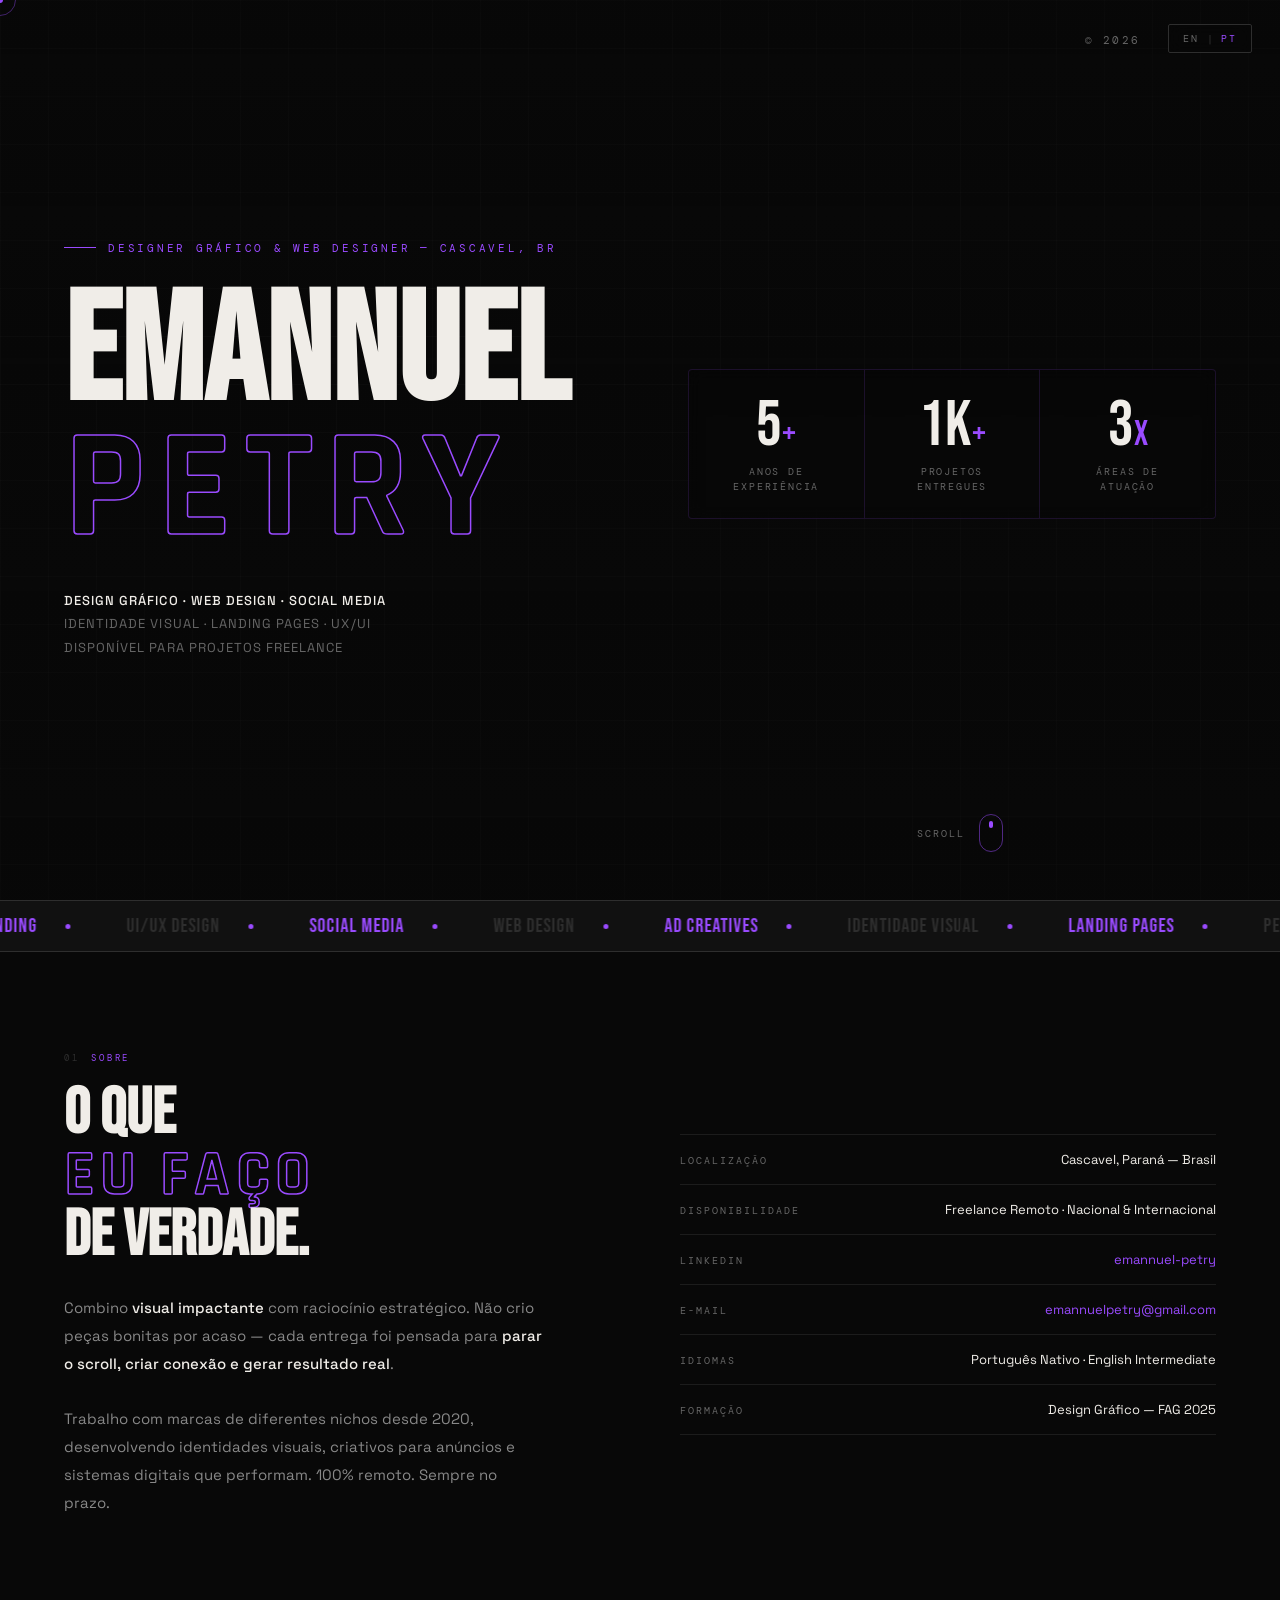
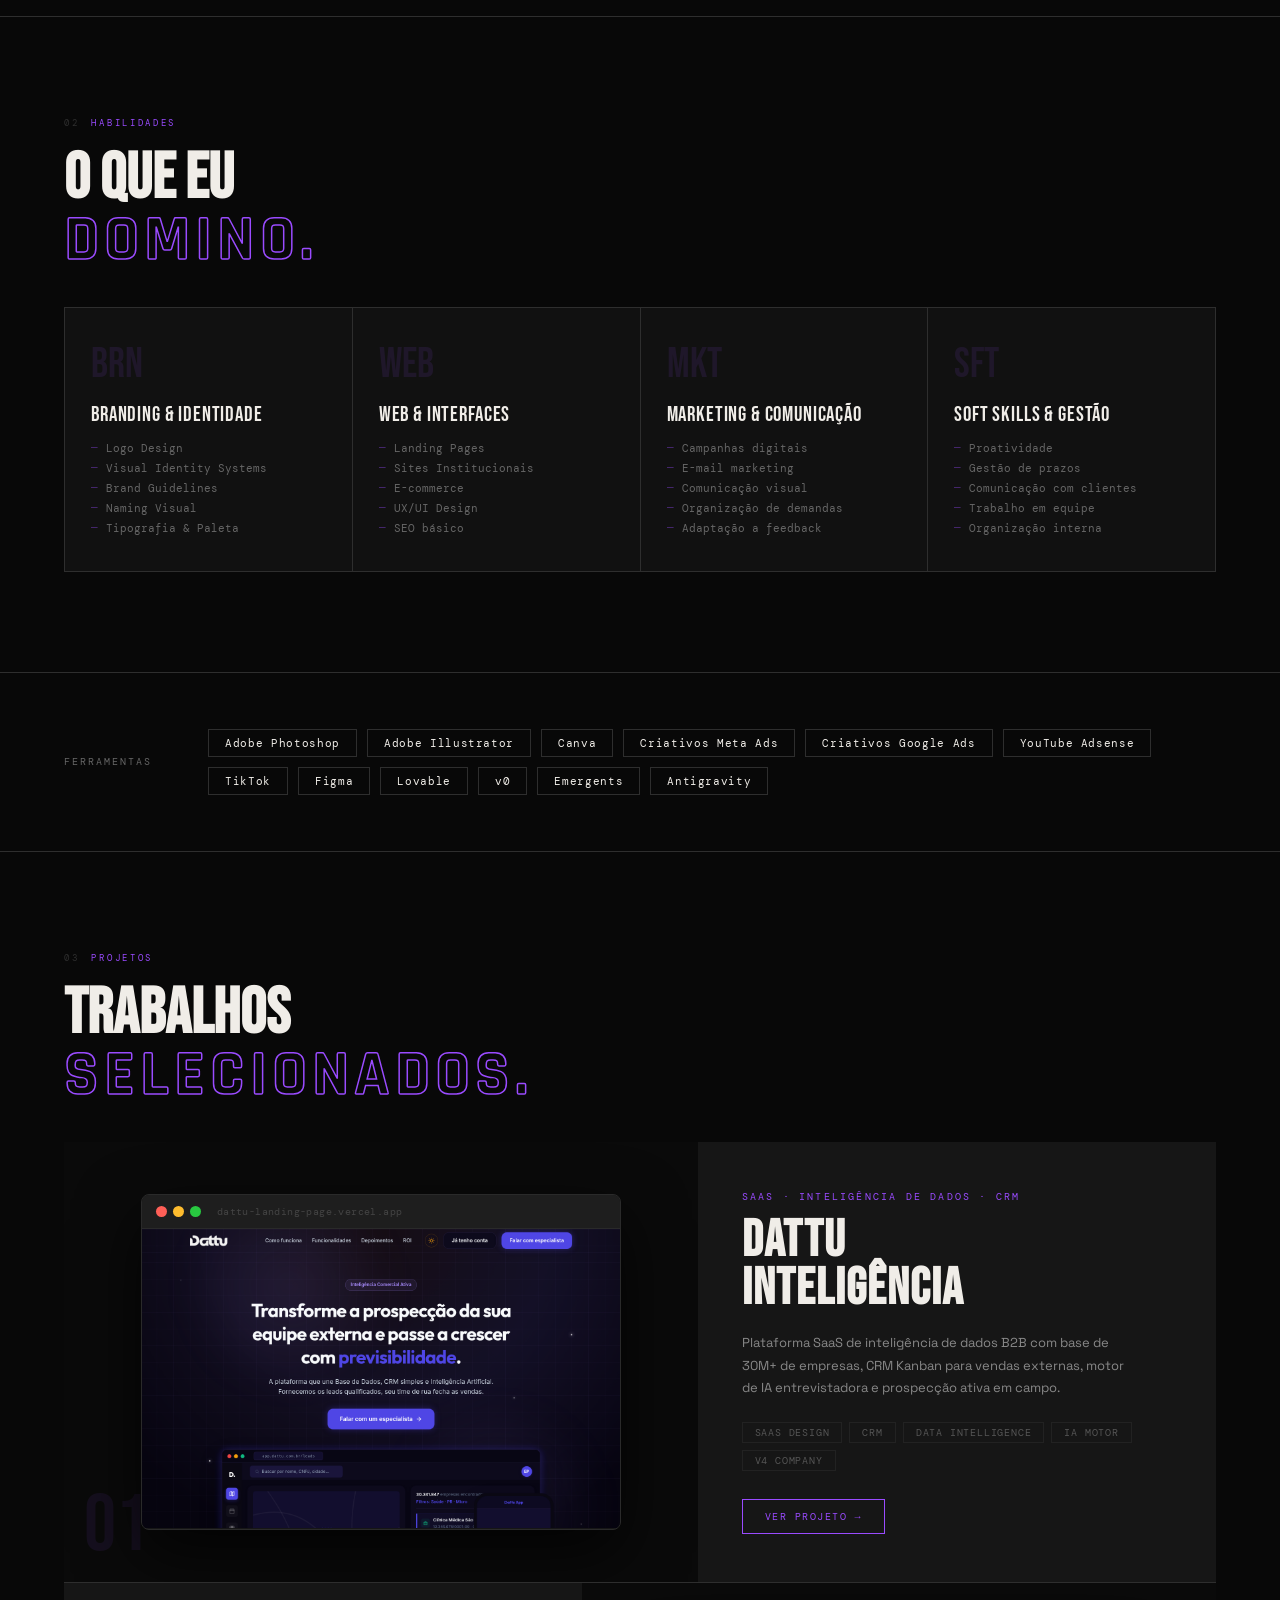
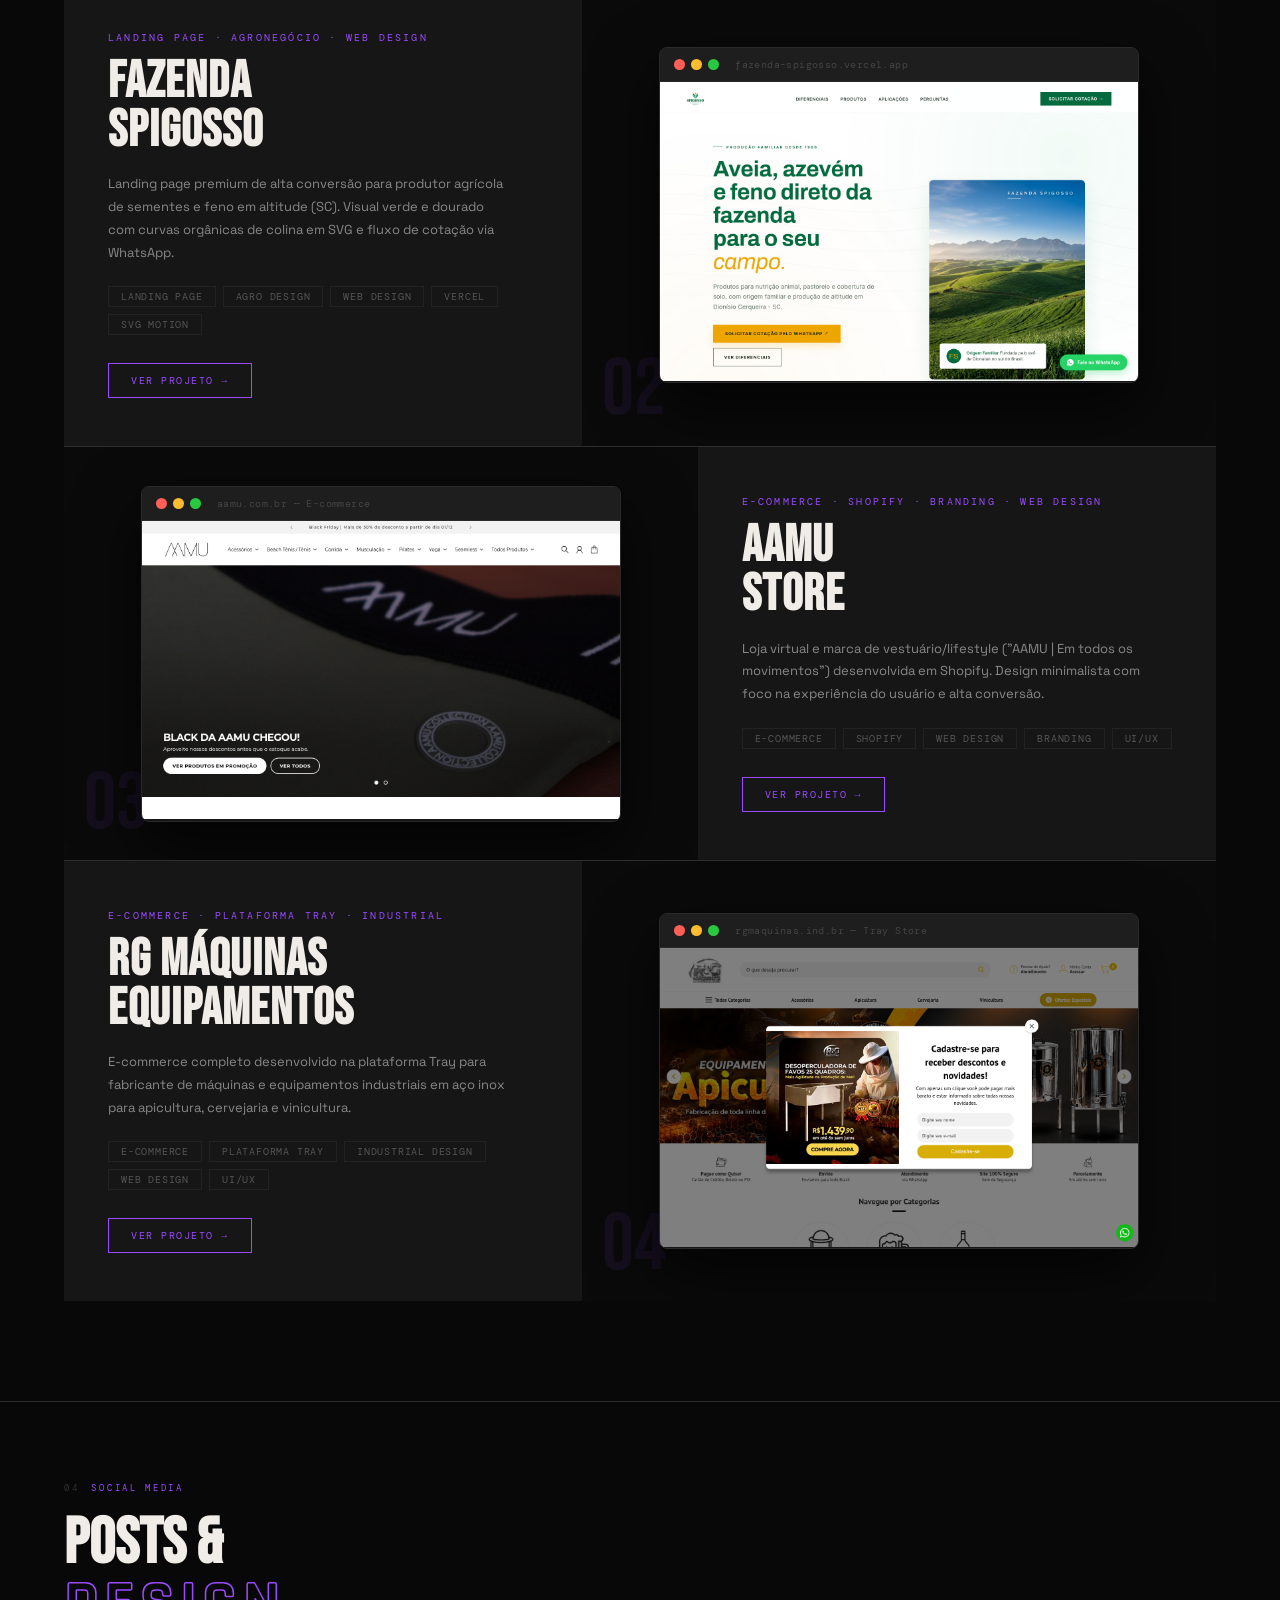
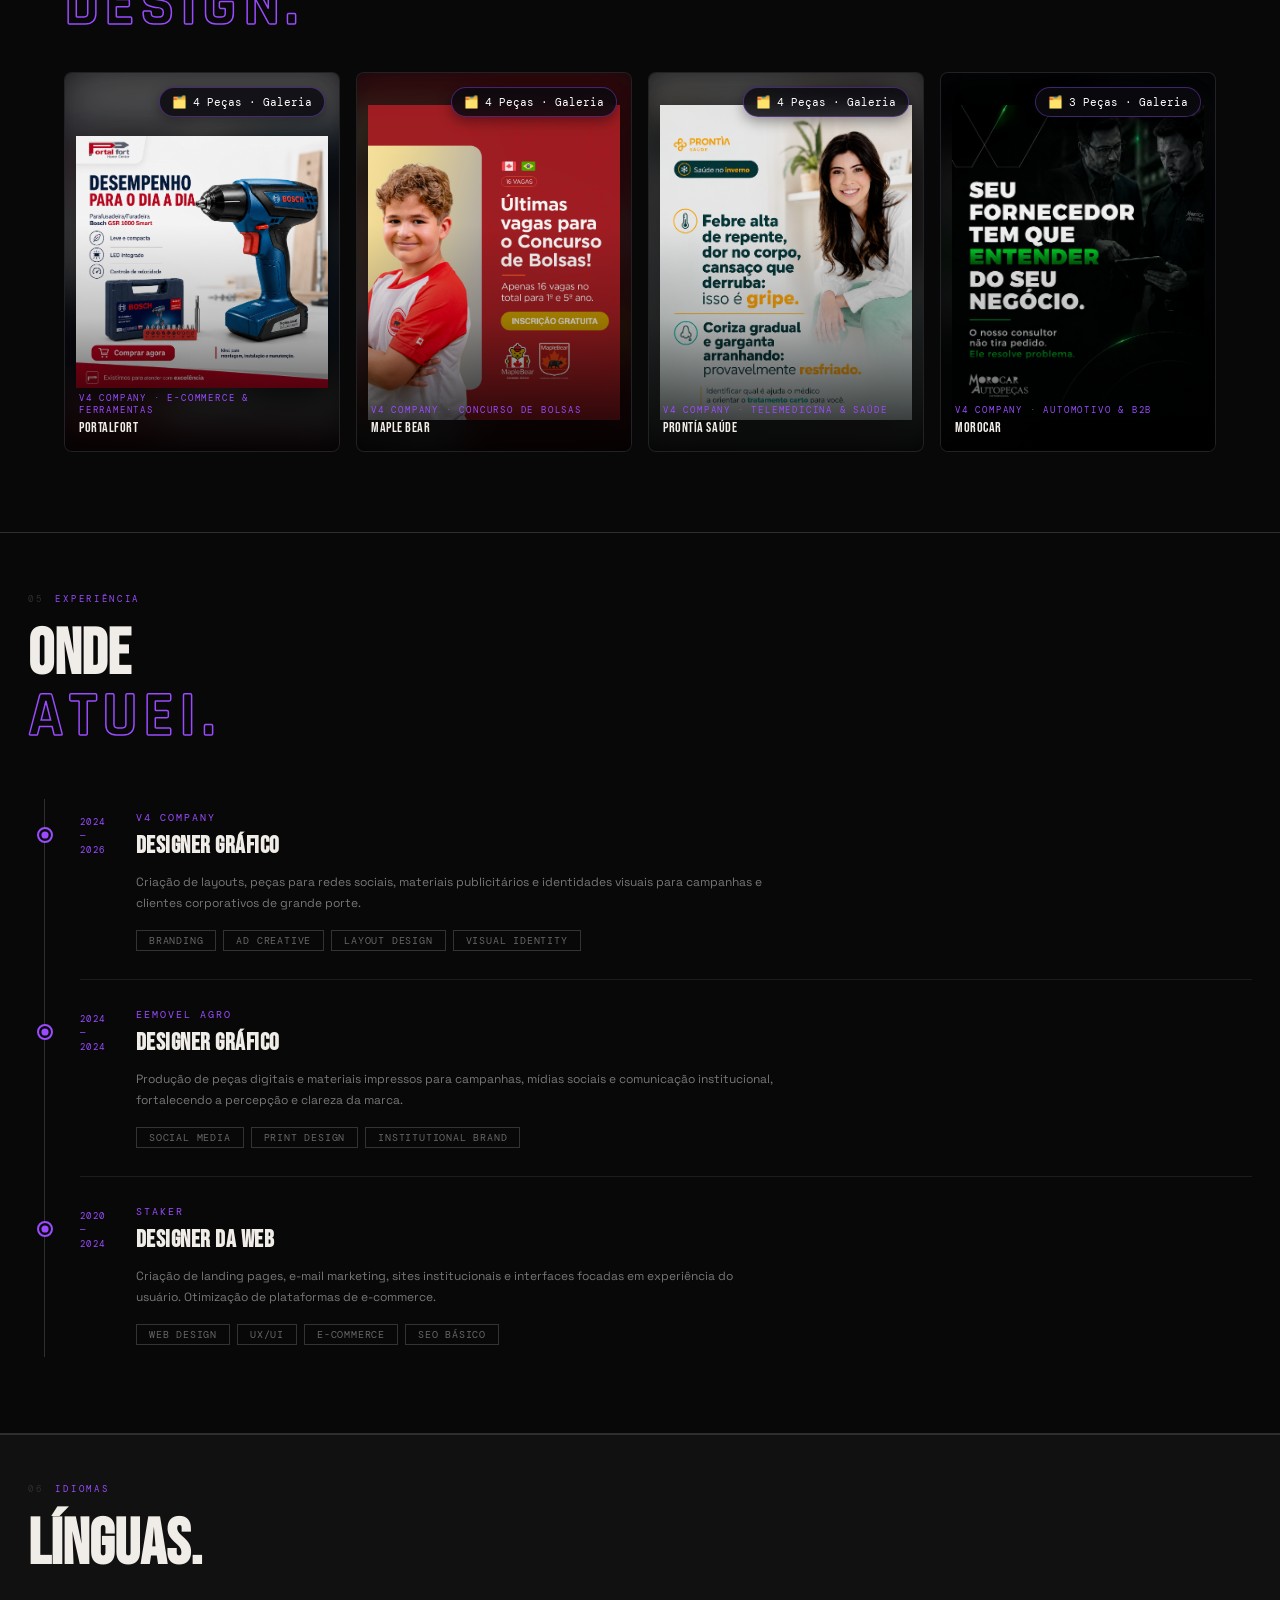
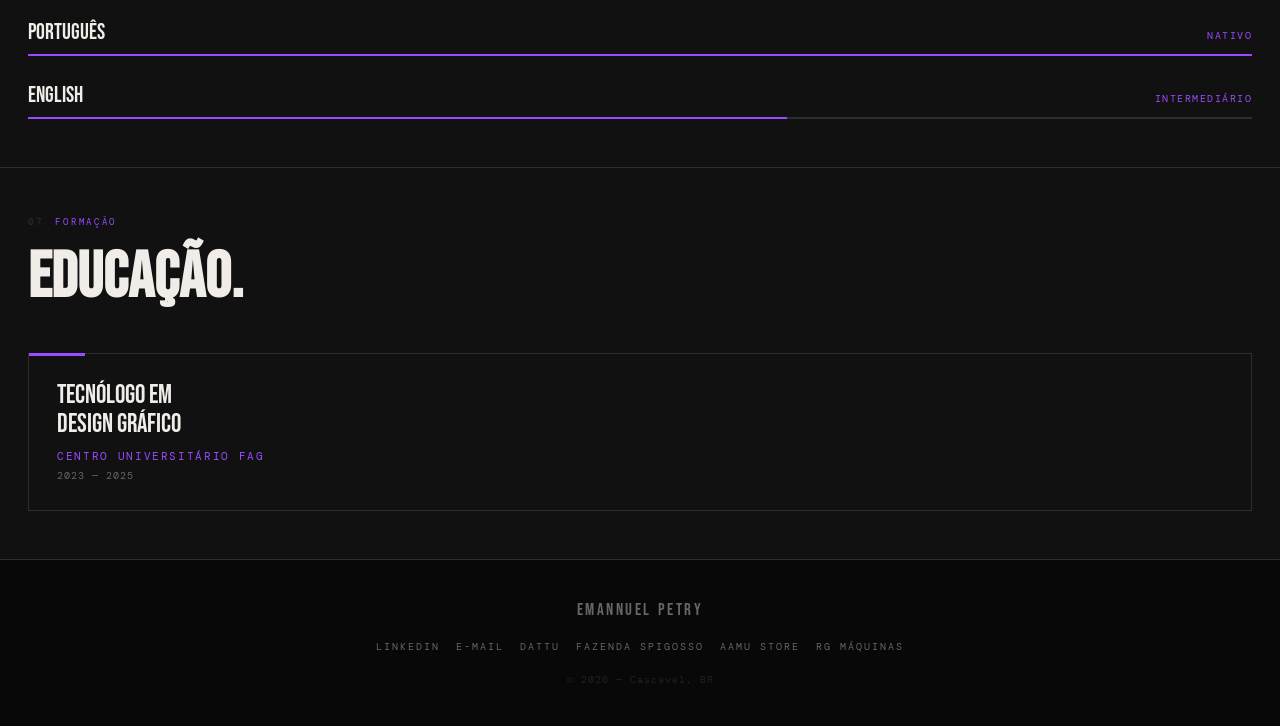
==== commit 299a6bb4: "Group creative assets by brand (PortalFort, Maple Bear, Prontia Saude, Morocar) with Feed covers and" ====
--- a/index.html
+++ b/index.html
@@ -328,91 +328,51 @@
       <h2 class="sec-title" id="reelsTitle">POSTS &<br><em>DESIGN.</em></h2>
     </div>
     <div class="reels-grid">
-      <!-- Item 1 -->
-      <div class="reel-wrap" onclick="openHolo(this)">
-        <div class="reel-bg-blur" style="background-image: url('img/creative_feed1.png')"></div>
-        <img class="reel-video" src="img/creative_feed1.png" alt="Criativo Feed V4 01">
+      <!-- Group 1: PORTALFORT -->
+      <div class="reel-wrap group-card" onclick="openCreativeGallery('portalfort')">
+        <div class="reel-bg-blur" style="background-image: url('img/portalfort_feed1.png')"></div>
+        <img class="reel-video feed-main-img" src="img/portalfort_feed1.png" alt="PortalFort Criativos">
+        <div class="gallery-badge"><span class="badge-icon">🗂️</span> <span class="badge-txt">4 Peças · Galeria</span></div>
         <div class="reel-overlay"></div>
         <div class="reel-info">
-          <span class="reel-label">V4 Company · Performance Feed</span>
-          <div class="reel-title">Criativo Feed #01</div>
-        </div>
-      </div>
-
-      <!-- Item 2 -->
-      <div class="reel-wrap" onclick="openHolo(this)">
-        <div class="reel-bg-blur" style="background-image: url('img/creative_story1.png')"></div>
-        <img class="reel-video" src="img/creative_story1.png" alt="Criativo Story V4 01">
+          <span class="reel-label">V4 Company · E-commerce & Ferramentas</span>
+          <div class="reel-title">PORTALFORT</div>
+        </div>
+      </div>
+
+      <!-- Group 2: MAPLE BEAR -->
+      <div class="reel-wrap group-card" onclick="openCreativeGallery('maplebear')">
+        <div class="reel-bg-blur" style="background-image: url('img/maplebear_feed1.png')"></div>
+        <img class="reel-video feed-main-img" src="img/maplebear_feed1.png" alt="Maple Bear Criativos">
+        <div class="gallery-badge"><span class="badge-icon">🗂️</span> <span class="badge-txt">4 Peças · Galeria</span></div>
         <div class="reel-overlay"></div>
         <div class="reel-info">
-          <span class="reel-label">V4 Company · Story Design</span>
-          <div class="reel-title">Criativo Story #01</div>
-        </div>
-      </div>
-
-      <!-- Item 3 -->
-      <div class="reel-wrap" onclick="openHolo(this)">
-        <div class="reel-bg-blur" style="background-image: url('img/creative_countdown_feed.png')"></div>
-        <img class="reel-video" src="img/creative_countdown_feed.png" alt="Contagem Regressiva Feed">
+          <span class="reel-label">V4 Company · Concurso de Bolsas</span>
+          <div class="reel-title">MAPLE BEAR</div>
+        </div>
+      </div>
+
+      <!-- Group 3: PRONTÍA SAÚDE -->
+      <div class="reel-wrap group-card" onclick="openCreativeGallery('prontia')">
+        <div class="reel-bg-blur" style="background-image: url('img/prontia_feed1.png')"></div>
+        <img class="reel-video feed-main-img" src="img/prontia_feed1.png" alt="Prontía Saúde Criativos">
+        <div class="gallery-badge"><span class="badge-icon">🗂️</span> <span class="badge-txt">4 Peças · Galeria</span></div>
         <div class="reel-overlay"></div>
         <div class="reel-info">
-          <span class="reel-label">V4 Company · Campaign Feed</span>
-          <div class="reel-title">Contagem Regressiva</div>
-        </div>
-      </div>
-
-      <!-- Item 4 -->
-      <div class="reel-wrap" onclick="openHolo(this)">
-        <div class="reel-bg-blur" style="background-image: url('img/creative_countdown_story.png')"></div>
-        <img class="reel-video" src="img/creative_countdown_story.png" alt="Contagem Regressiva Story">
+          <span class="reel-label">V4 Company · Telemedicina & Saúde</span>
+          <div class="reel-title">PRONTÍA SAÚDE</div>
+        </div>
+      </div>
+
+      <!-- Group 4: MOROCAR -->
+      <div class="reel-wrap group-card" onclick="openCreativeGallery('morocar')">
+        <div class="reel-bg-blur" style="background-image: url('img/morocar_feed1.png')"></div>
+        <img class="reel-video feed-main-img" src="img/morocar_feed1.png" alt="Morocar Autopeças Criativos">
+        <div class="gallery-badge"><span class="badge-icon">🗂️</span> <span class="badge-txt">3 Peças · Galeria</span></div>
         <div class="reel-overlay"></div>
         <div class="reel-info">
-          <span class="reel-label">V4 Company · Campaign Story</span>
-          <div class="reel-title">Contagem Regressiva Story</div>
-        </div>
-      </div>
-
-      <!-- Item 5 -->
-      <div class="reel-wrap" onclick="openHolo(this)">
-        <div class="reel-bg-blur" style="background-image: url('img/creative_feed2.png')"></div>
-        <img class="reel-video" src="img/creative_feed2.png" alt="Criativo Feed V4 02">
-        <div class="reel-overlay"></div>
-        <div class="reel-info">
-          <span class="reel-label">V4 Company · Performance Feed</span>
-          <div class="reel-title">Criativo Feed #02</div>
-        </div>
-      </div>
-
-      <!-- Item 6 -->
-      <div class="reel-wrap" onclick="openHolo(this)">
-        <div class="reel-bg-blur" style="background-image: url('img/creative_story2.png')"></div>
-        <img class="reel-video" src="img/creative_story2.png" alt="Criativo Story V4 02">
-        <div class="reel-overlay"></div>
-        <div class="reel-info">
-          <span class="reel-label">V4 Company · Story Design</span>
-          <div class="reel-title">Criativo Story #02</div>
-        </div>
-      </div>
-
-      <!-- Item 7 -->
-      <div class="reel-wrap" onclick="openHolo(this)">
-        <div class="reel-bg-blur" style="background-image: url('img/creative_scarcity_feed.png')"></div>
-        <img class="reel-video" src="img/creative_scarcity_feed.png" alt="Foco em Escassez Feed">
-        <div class="reel-overlay"></div>
-        <div class="reel-info">
-          <span class="reel-label">V4 Company · Escassez Feed</span>
-          <div class="reel-title">Foco em Escassez</div>
-        </div>
-      </div>
-
-      <!-- Item 8 -->
-      <div class="reel-wrap" onclick="openHolo(this)">
-        <div class="reel-bg-blur" style="background-image: url('img/creative_scarcity_story.png')"></div>
-        <img class="reel-video" src="img/creative_scarcity_story.png" alt="Foco em Escassez Story">
-        <div class="reel-overlay"></div>
-        <div class="reel-info">
-          <span class="reel-label">V4 Company · Escassez Story</span>
-          <div class="reel-title">Foco em Escassez Story</div>
+          <span class="reel-label">V4 Company · Automotivo & B2B</span>
+          <div class="reel-title">MOROCAR</div>
         </div>
       </div>
     </div>
@@ -558,6 +518,36 @@
     </div>
   </div>
 
+  <!-- CREATIVE GALLERY MODAL -->
+  <div id="creativeGalleryModal" class="gallery-modal">
+    <div class="gallery-backdrop" onclick="closeCreativeGallery()"></div>
+    <div class="gallery-container">
+      <div class="gallery-header">
+        <div class="gallery-header-left">
+          <span class="gallery-tag" id="galCategory">V4 COMPANY · CAMPANHA</span>
+          <h3 class="gallery-head-title" id="galHeadTitle">NOME DO GRUPO</h3>
+        </div>
+        <button class="gallery-close" onclick="closeCreativeGallery()">✕ FECHAR</button>
+      </div>
+
+      <div class="gallery-body">
+        <button class="gal-nav gal-prev" onclick="prevGalleryItem()" aria-label="Anterior">❮</button>
+
+        <div class="gal-stage">
+          <div class="gal-format-badge" id="galFormatBadge">FEED (1:1)</div>
+          <img id="galMainImg" class="gal-main-img" src="" alt="Creative Variation" />
+          <div class="gal-img-caption" id="galCaption">Criativo Feed #01</div>
+        </div>
+
+        <button class="gal-nav gal-next" onclick="nextGalleryItem()" aria-label="Próximo">❯</button>
+      </div>
+
+      <div class="gallery-thumbs" id="galThumbs">
+        <!-- Thumbnails rendered dynamically in JS -->
+      </div>
+    </div>
+  </div>
+
   <!-- Scripts -->
   <script src="js/script.js"></script>
 </body>
--- a/css/style.css
+++ b/css/style.css
@@ -1811,8 +1811,250 @@
   }
 
   .reel-wrap {
-    height: 200px;
-  }
+    height: 240px;
+  }
+}
+
+/* --------------------------------------
+   CREATIVE GALLERY MODAL & GROUP BADGES
+-------------------------------------- */
+.gallery-badge {
+  position: absolute;
+  top: 14px;
+  right: 14px;
+  z-index: 4;
+  background: rgba(10, 10, 16, 0.85);
+  border: 1px solid rgba(154, 75, 255, 0.4);
+  backdrop-filter: blur(8px);
+  padding: 6px 12px;
+  border-radius: 20px;
+  font-family: "DM Mono", monospace;
+  font-size: 11px;
+  color: #fff;
+  display: flex;
+  align-items: center;
+  gap: 6px;
+  box-shadow: 0 4px 14px rgba(0, 0, 0, 0.4);
+  transition: background 0.3s, border-color 0.3s, transform 0.3s;
+}
+
+.reel-wrap:hover .gallery-badge {
+  background: rgba(154, 75, 255, 0.9);
+  border-color: #b875ff;
+  color: #fff;
+  transform: scale(1.05);
+}
+
+.badge-icon {
+  font-size: 12px;
+}
+
+.gallery-modal {
+  position: fixed;
+  inset: 0;
+  z-index: 9999;
+  display: flex;
+  align-items: center;
+  justify-content: center;
+  padding: 20px;
+  opacity: 0;
+  pointer-events: none;
+  transition: opacity 0.3s ease;
+}
+
+.gallery-modal.open {
+  opacity: 1;
+  pointer-events: auto;
+}
+
+.gallery-backdrop {
+  position: absolute;
+  inset: 0;
+  background: rgba(5, 5, 8, 0.92);
+  backdrop-filter: blur(16px);
+}
+
+.gallery-container {
+  position: relative;
+  z-index: 2;
+  width: 100%;
+  max-width: 1000px;
+  max-height: 92vh;
+  background: #0d0d14;
+  border: 1px solid rgba(154, 75, 255, 0.3);
+  border-radius: 16px;
+  box-shadow: 0 24px 60px rgba(0, 0, 0, 0.8), 0 0 40px rgba(154, 75, 255, 0.15);
+  display: flex;
+  flex-direction: column;
+  overflow: hidden;
+}
+
+.gallery-header {
+  display: flex;
+  align-items: center;
+  justify-content: space-between;
+  padding: 20px 24px;
+  background: rgba(255, 255, 255, 0.02);
+  border-bottom: 1px solid rgba(255, 255, 255, 0.08);
+}
+
+.gallery-tag {
+  font-family: "DM Mono", monospace;
+  font-size: 11px;
+  color: var(--primary);
+  letter-spacing: 1px;
+  text-transform: uppercase;
+}
+
+.gallery-head-title {
+  font-family: "Syne", sans-serif;
+  font-size: 22px;
+  font-weight: 700;
+  color: #fff;
+  margin-top: 2px;
+}
+
+.gallery-close {
+  background: rgba(255, 255, 255, 0.06);
+  border: 1px solid rgba(255, 255, 255, 0.15);
+  color: #fff;
+  padding: 8px 16px;
+  border-radius: 8px;
+  font-family: "DM Mono", monospace;
+  font-size: 12px;
+  cursor: pointer;
+  transition: all 0.25s ease;
+}
+
+.gallery-close:hover {
+  background: #ff4757;
+  border-color: #ff4757;
+}
+
+.gallery-body {
+  position: relative;
+  flex: 1;
+  display: flex;
+  align-items: center;
+  justify-content: space-between;
+  padding: 20px;
+  min-height: 440px;
+  overflow: hidden;
+  background: radial-gradient(circle at center, rgba(20, 18, 32, 0.8) 0%, #09090f 100%);
+}
+
+.gal-nav {
+  position: relative;
+  z-index: 5;
+  background: rgba(255, 255, 255, 0.08);
+  border: 1px solid rgba(255, 255, 255, 0.15);
+  color: #fff;
+  width: 48px;
+  height: 48px;
+  border-radius: 50%;
+  font-size: 20px;
+  display: flex;
+  align-items: center;
+  justify-content: center;
+  cursor: pointer;
+  transition: all 0.25s ease;
+  flex-shrink: 0;
+}
+
+.gal-nav:hover {
+  background: var(--primary);
+  border-color: #b875ff;
+  transform: scale(1.1);
+  box-shadow: 0 0 20px rgba(154, 75, 255, 0.5);
+}
+
+.gal-stage {
+  position: relative;
+  flex: 1;
+  height: 100%;
+  max-height: 58vh;
+  display: flex;
+  flex-direction: column;
+  align-items: center;
+  justify-content: center;
+  padding: 0 10px;
+}
+
+.gal-format-badge {
+  position: absolute;
+  top: 10px;
+  left: 50%;
+  transform: translateX(-50%);
+  z-index: 5;
+  background: rgba(10, 10, 16, 0.8);
+  border: 1px solid rgba(154, 75, 255, 0.4);
+  color: #b875ff;
+  font-family: "DM Mono", monospace;
+  font-size: 11px;
+  padding: 4px 12px;
+  border-radius: 12px;
+  backdrop-filter: blur(6px);
+}
+
+.gal-main-img {
+  max-width: 100%;
+  max-height: 48vh;
+  width: auto;
+  height: auto;
+  object-fit: contain;
+  border-radius: 8px;
+  box-shadow: 0 12px 36px rgba(0, 0, 0, 0.6);
+  transition: opacity 0.25s ease, transform 0.25s ease;
+}
+
+.gal-img-caption {
+  font-family: "Inter", sans-serif;
+  font-size: 14px;
+  color: rgba(255, 255, 255, 0.85);
+  margin-top: 14px;
+  text-align: center;
+}
+
+.gallery-thumbs {
+  display: flex;
+  align-items: center;
+  justify-content: center;
+  gap: 12px;
+  padding: 16px 24px;
+  background: rgba(0, 0, 0, 0.3);
+  border-top: 1px solid rgba(255, 255, 255, 0.08);
+  overflow-x: auto;
+}
+
+.gal-thumb {
+  position: relative;
+  width: 64px;
+  height: 64px;
+  border-radius: 8px;
+  overflow: hidden;
+  border: 2px solid transparent;
+  cursor: pointer;
+  opacity: 0.6;
+  transition: all 0.25s ease;
+  flex-shrink: 0;
+}
+
+.gal-thumb img {
+  width: 100%;
+  height: 100%;
+  object-fit: cover;
+}
+
+.gal-thumb.active {
+  opacity: 1;
+  border-color: var(--primary);
+  box-shadow: 0 0 14px rgba(154, 75, 255, 0.6);
+  transform: scale(1.08);
+}
+
+.gal-thumb:hover {
+  opacity: 1;
+}
 
   .reel-title {
     font-size: 14px;
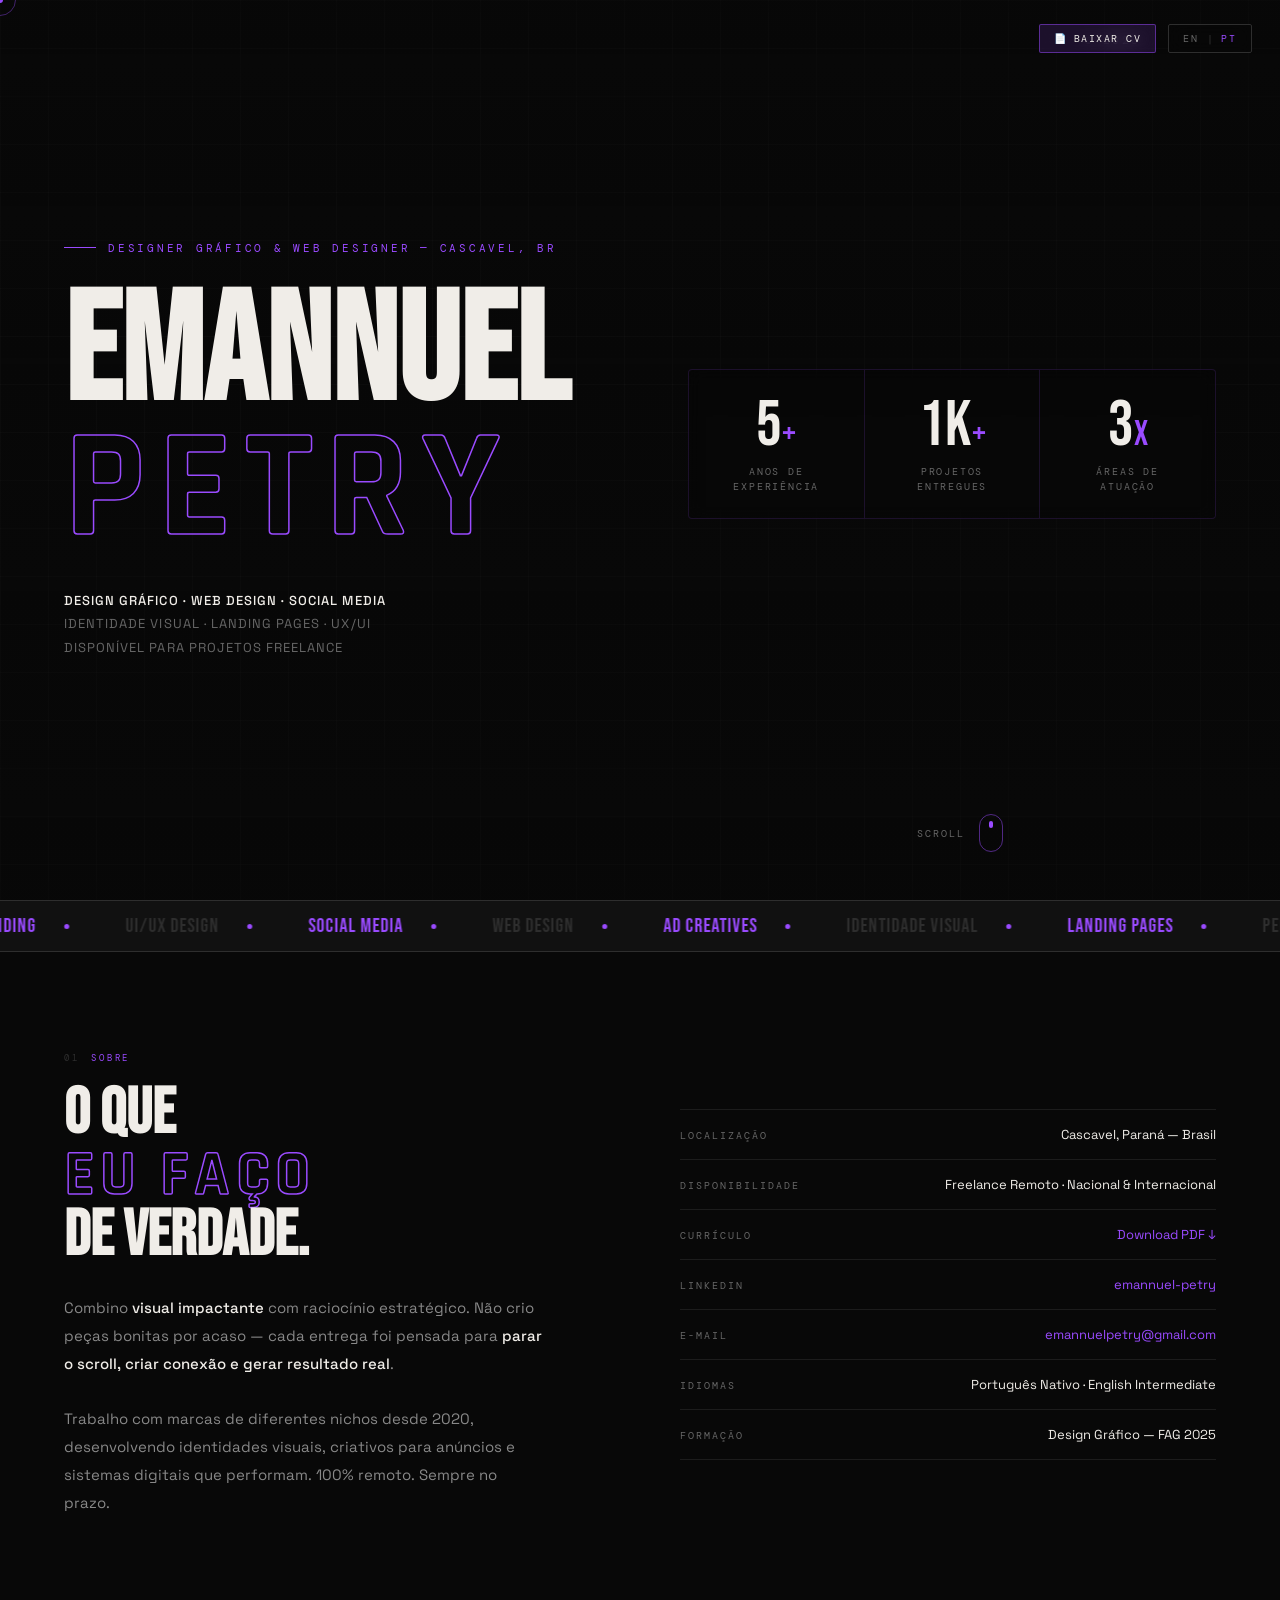
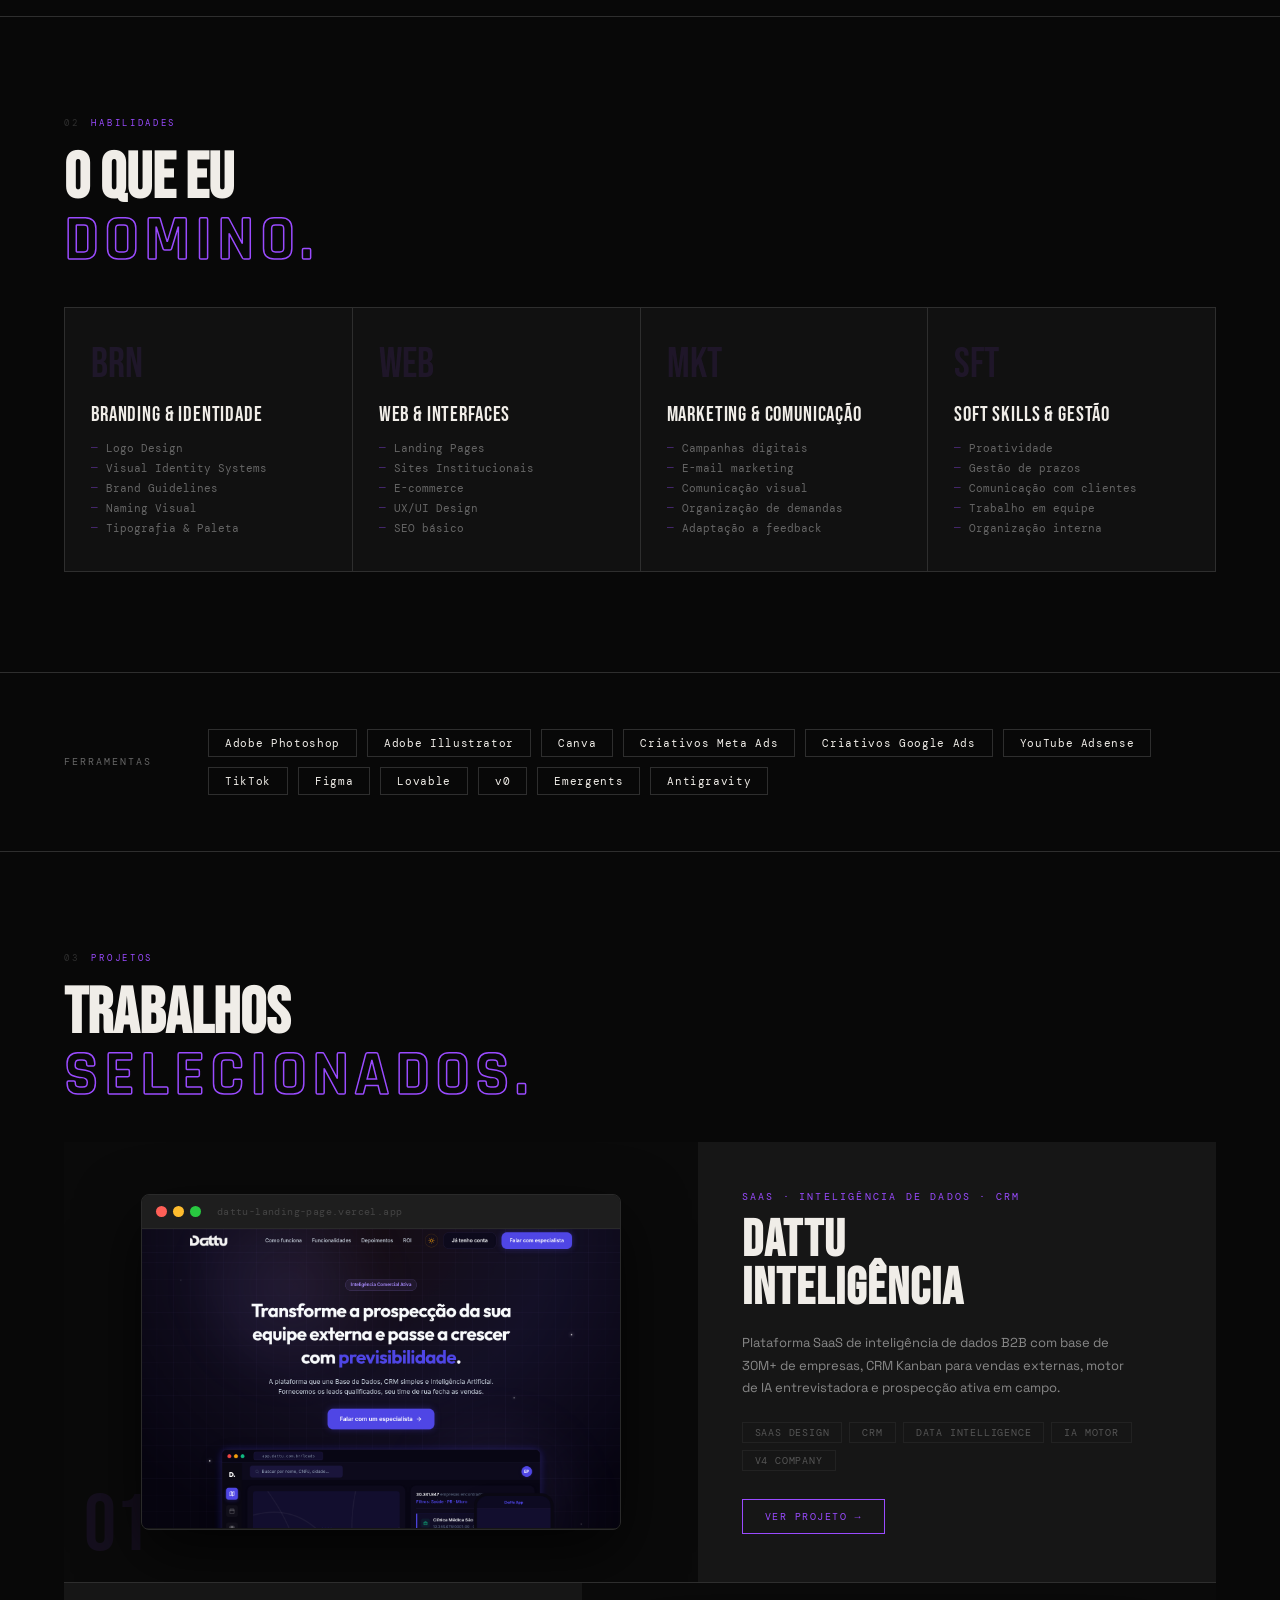
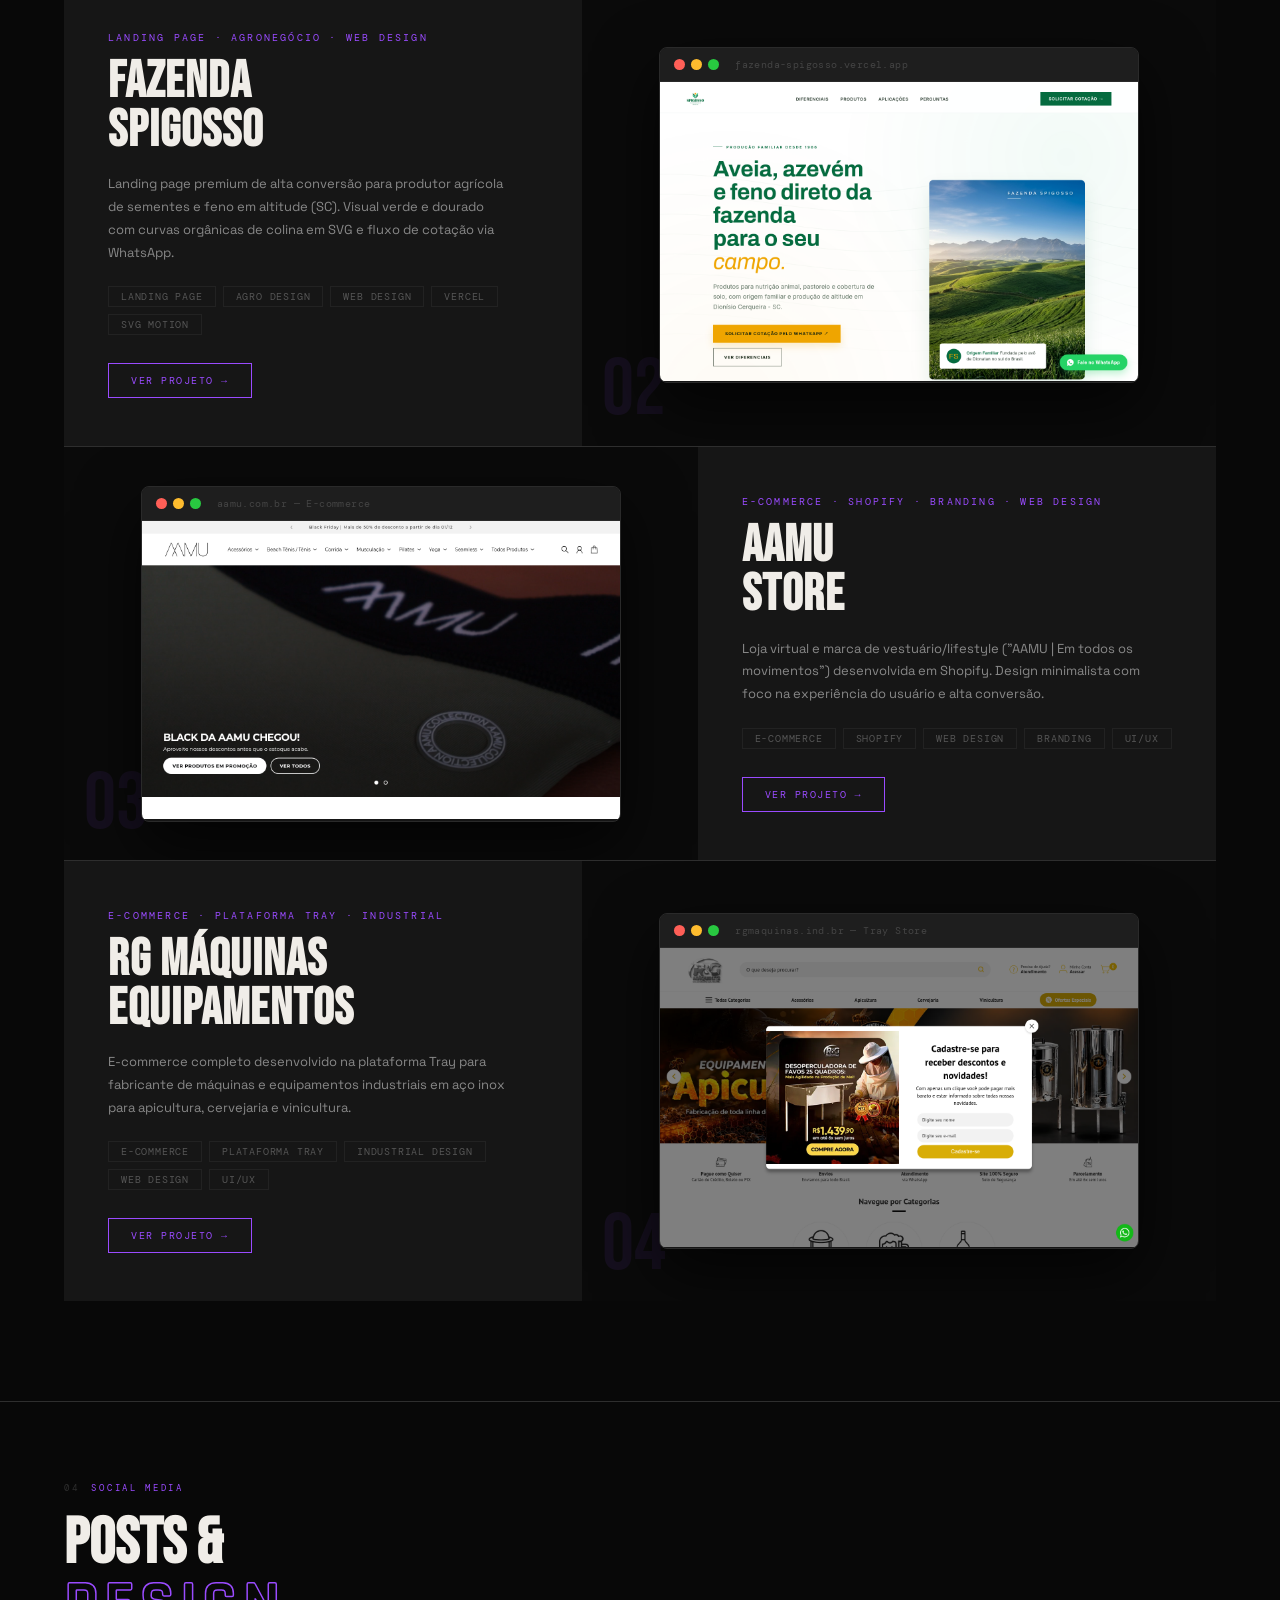
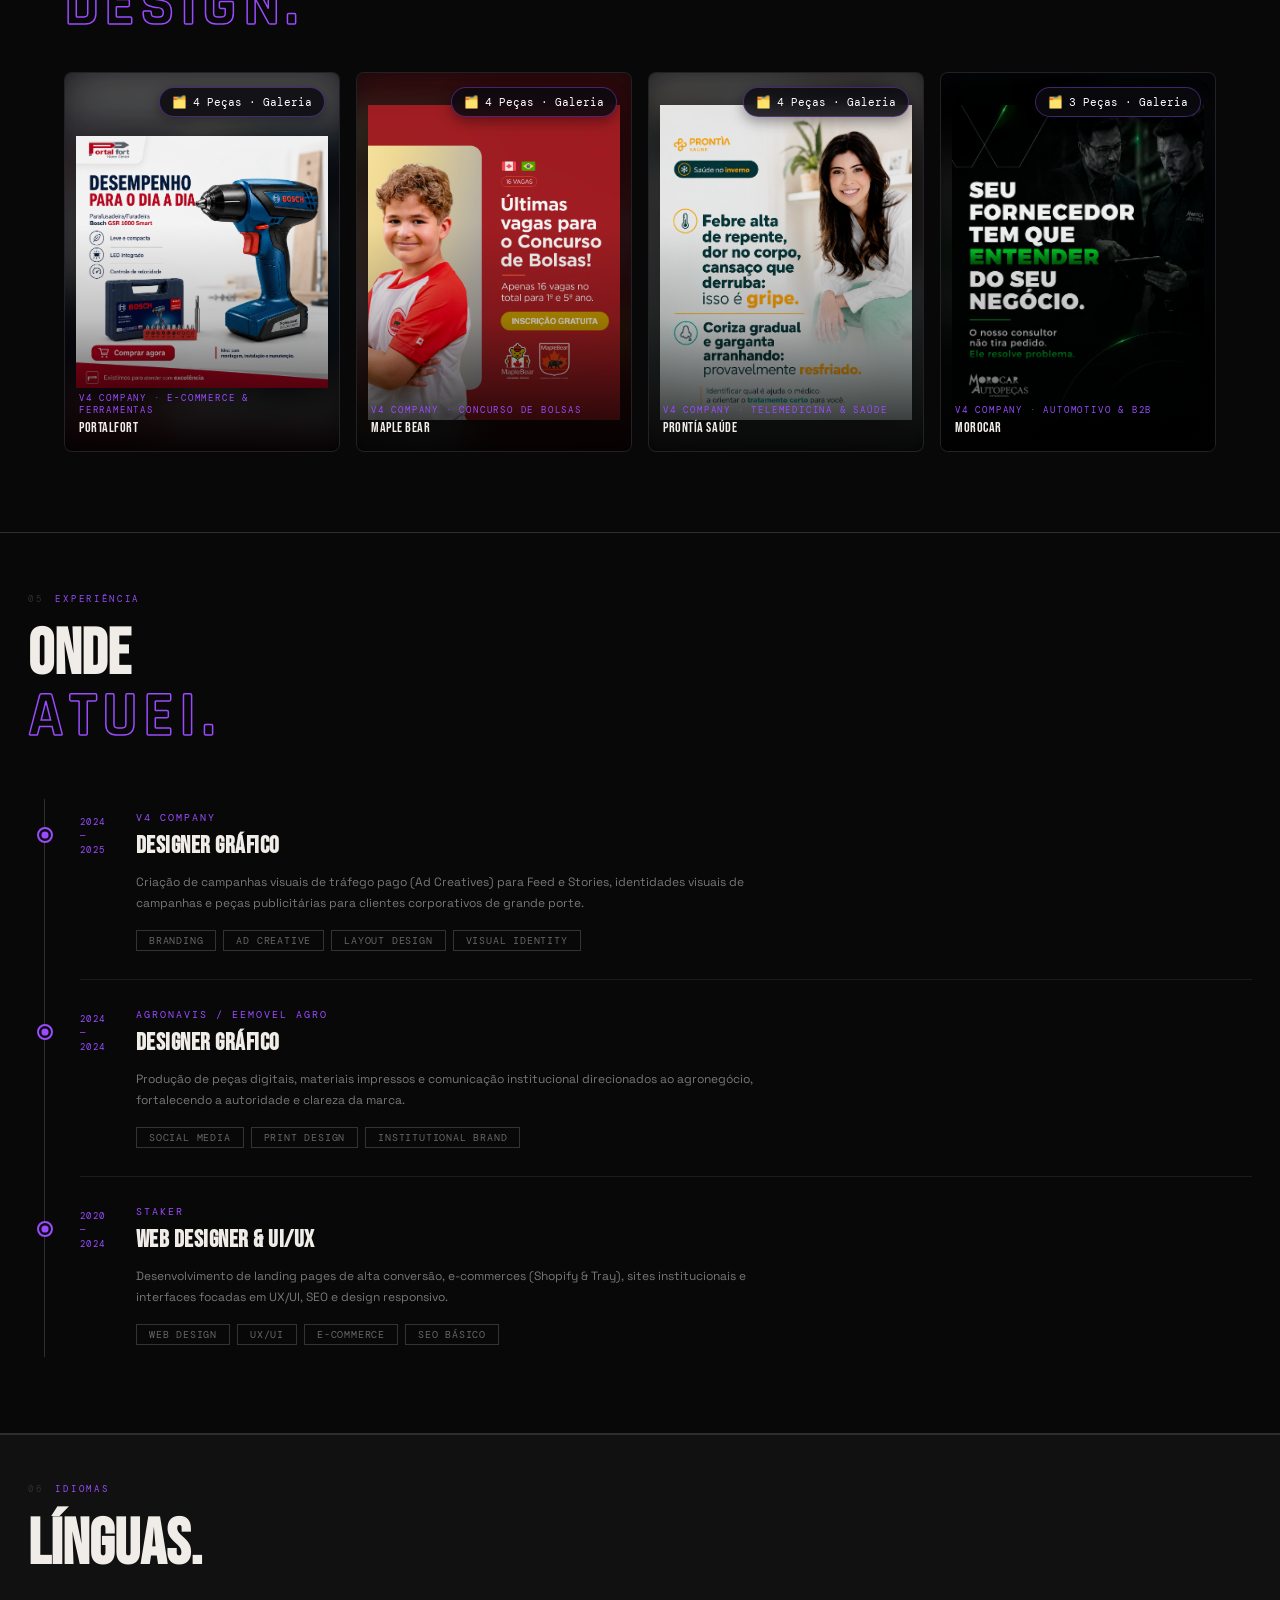
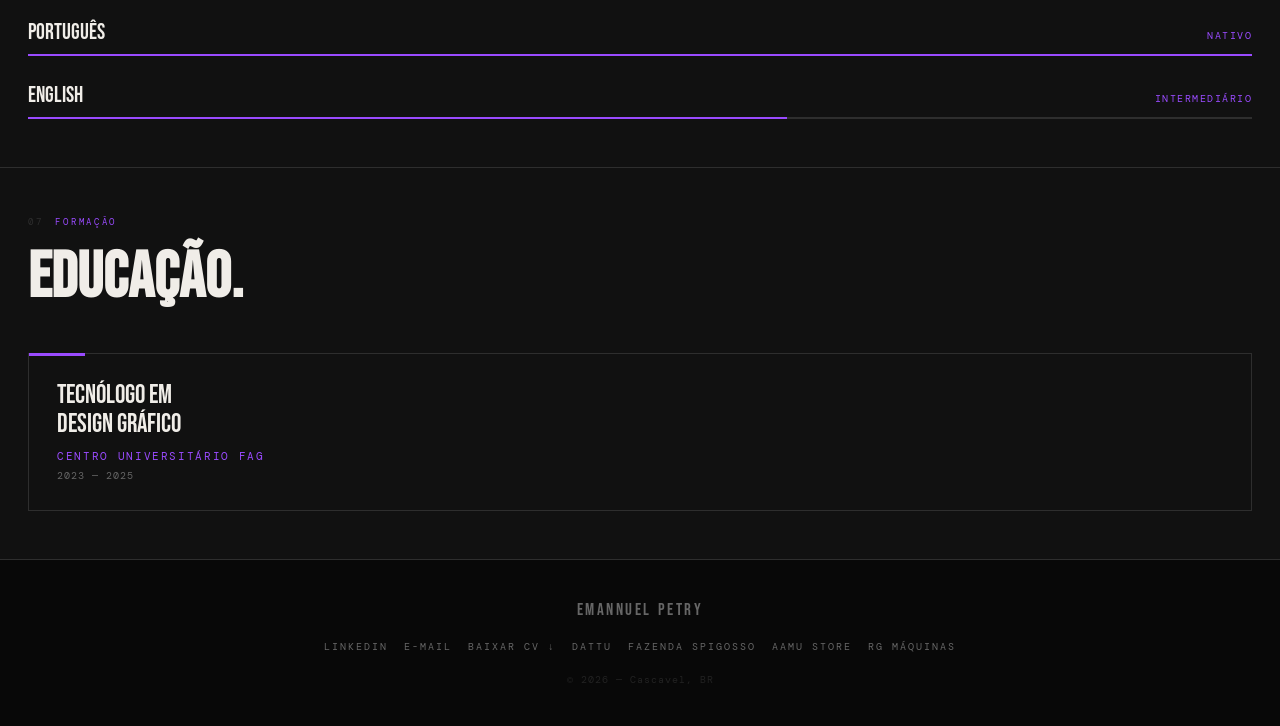
==== commit cf93b554: "Add updated curriculum PDF/HTML with revised experience dates (V4 end date 06/2025), non-repetitive " ====
--- a/index.html
+++ b/index.html
@@ -9,11 +9,16 @@
 </head>
 <body>
 
-  <!-- LANGUAGE TOGGLE -->
-  <div id="langToggle" class="lang-toggle" onclick="toggleLang()">
-    <span class="lang-opt" id="langEN">EN</span>
-    <span class="lang-sep">|</span>
-    <span class="lang-opt active" id="langPT">PT</span>
+  <!-- LANGUAGE TOGGLE & CV DOWNLOAD -->
+  <div class="header-actions">
+    <a href="pdf/Emannuel_Petry_Curriculo.pdf" download="Emannuel_Petry_Curriculo.pdf" target="_blank" class="cv-download-btn" id="cvHeaderBtn">
+      <span class="cv-icon">📄</span> <span class="cv-txt">Baixar CV</span>
+    </a>
+    <div id="langToggle" class="lang-toggle" onclick="toggleLang()">
+      <span class="lang-opt" id="langEN">EN</span>
+      <span class="lang-sep">|</span>
+      <span class="lang-opt active" id="langPT">PT</span>
+    </div>
   </div>
 
   <!-- CUSTOM PEN CURSOR -->
@@ -107,6 +112,7 @@
     <div class="about-right">
       <div class="info-row"><span class="info-key" id="infoKeyLoc">Localização</span><span class="info-val" id="infoValLoc">Cascavel, Paraná — Brasil</span></div>
       <div class="info-row"><span class="info-key" id="infoKeyAvail">Disponibilidade</span><span class="info-val" id="infoValAvail">Freelance Remoto · Nacional & Internacional</span></div>
+      <div class="info-row"><span class="info-key">Currículo</span><span class="info-val"><a href="pdf/Emannuel_Petry_Curriculo.pdf" download="Emannuel_Petry_Curriculo.pdf" target="_blank">Download PDF ↓</a></span></div>
       <div class="info-row"><span class="info-key">LinkedIn</span><span class="info-val"><a href="https://linkedin.com/in/emannuel-petry" target="_blank">emannuel-petry</a></span></div>
       <div class="info-row"><span class="info-key">E-mail</span><span class="info-val"><a href="mailto:emannuelpetry@gmail.com">emannuelpetry@gmail.com</a></span></div>
       <div class="info-row"><span class="info-key" id="infoKeyLang">Idiomas</span><span class="info-val" id="infoValLang">Português Nativo · English Intermediate</span></div>
@@ -391,7 +397,7 @@
       <!-- ITEM 1 -->
       <div class="tl-item" data-index="0">
         <div class="tl-node"><span class="tl-node-inner"></span></div>
-        <div class="tl-year">2024<br>—<br>2026</div>
+        <div class="tl-year">2024<br>—<br>2025</div>
         <div class="tl-card">
           <div class="tl-card-header">
             <span class="tl-co" id="exp1Co">V4 Company</span>
@@ -479,6 +485,7 @@
     <div class="footer-links">
       <a href="https://linkedin.com/in/emannuel-petry" target="_blank">LinkedIn</a>
       <a href="mailto:emannuelpetry@gmail.com" target="_blank">E-mail</a>
+      <a href="pdf/Emannuel_Petry_Curriculo.pdf" download="Emannuel_Petry_Curriculo.pdf" target="_blank">Baixar CV ↓</a>
       <a href="https://dattu-landing-page.vercel.app" target="_blank">Dattu</a>
       <a href="https://fazenda-spigosso.vercel.app/" target="_blank">Fazenda Spigosso</a>
       <a href="https://aamu.com.br" target="_blank">AAMU Store</a>
--- a/css/style.css
+++ b/css/style.css
@@ -1571,12 +1571,46 @@
   100% { transform: translateY(0); opacity: 1; }
 }
 
-/* LANGUAGE TOGGLE */
-.lang-toggle {
+/* HEADER ACTIONS & CV DOWNLOAD */
+.header-actions {
   position: fixed;
   top: 24px;
   right: 28px;
   z-index: 99995;
+  display: flex;
+  align-items: center;
+  gap: 12px;
+}
+
+.cv-download-btn {
+  display: flex;
+  align-items: center;
+  gap: 6px;
+  background: rgba(154, 75, 255, 0.15);
+  border: 1px solid rgba(154, 75, 255, 0.5);
+  color: var(--white);
+  padding: 7px 14px;
+  border-radius: 2px;
+  font-family: "DM Mono", monospace;
+  font-size: 10px;
+  letter-spacing: 0.15em;
+  text-transform: uppercase;
+  text-decoration: none;
+  backdrop-filter: blur(8px);
+  transition: all 0.25s ease;
+}
+
+.cv-download-btn:hover {
+  background: var(--primary);
+  border-color: #b875ff;
+  color: #fff;
+  transform: translateY(-2px);
+  box-shadow: 0 4px 16px rgba(154, 75, 255, 0.5);
+}
+
+/* LANGUAGE TOGGLE */
+.lang-toggle {
+  position: relative;
   display: flex;
   align-items: center;
   gap: 8px;
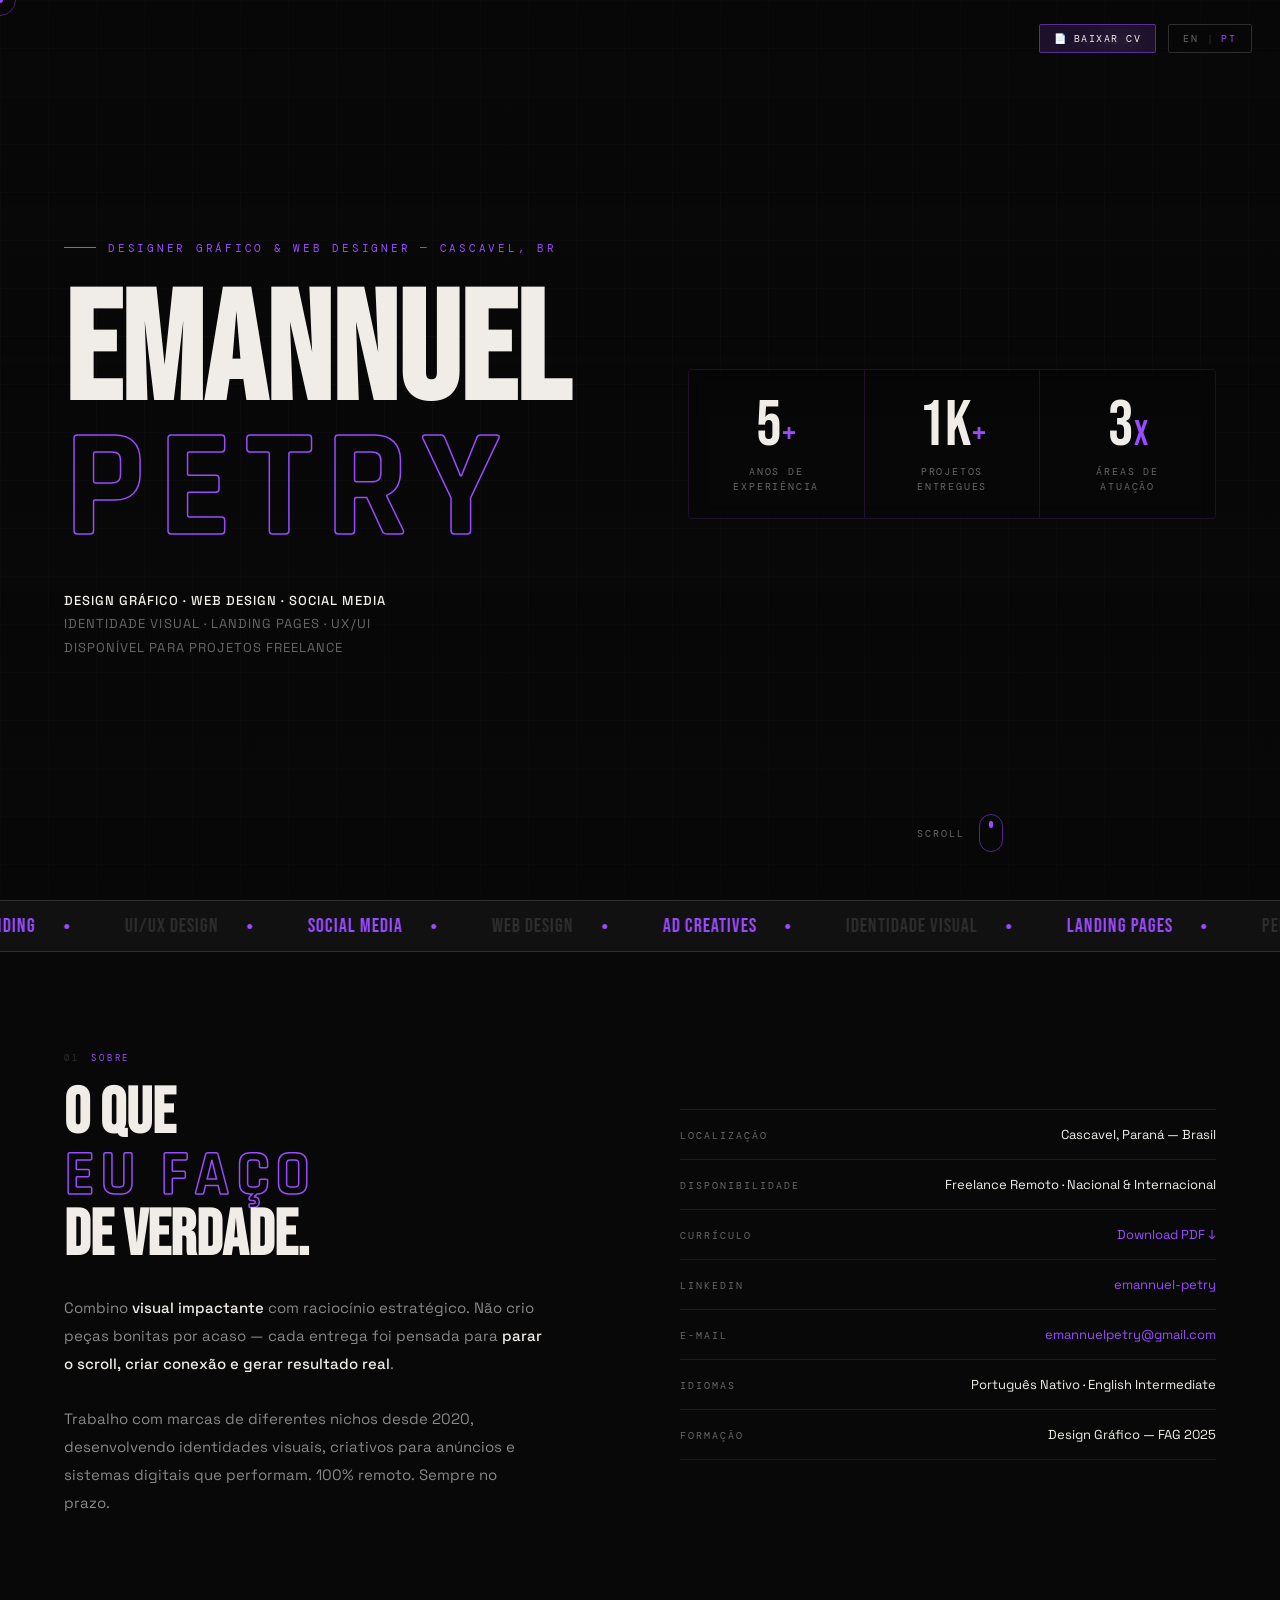
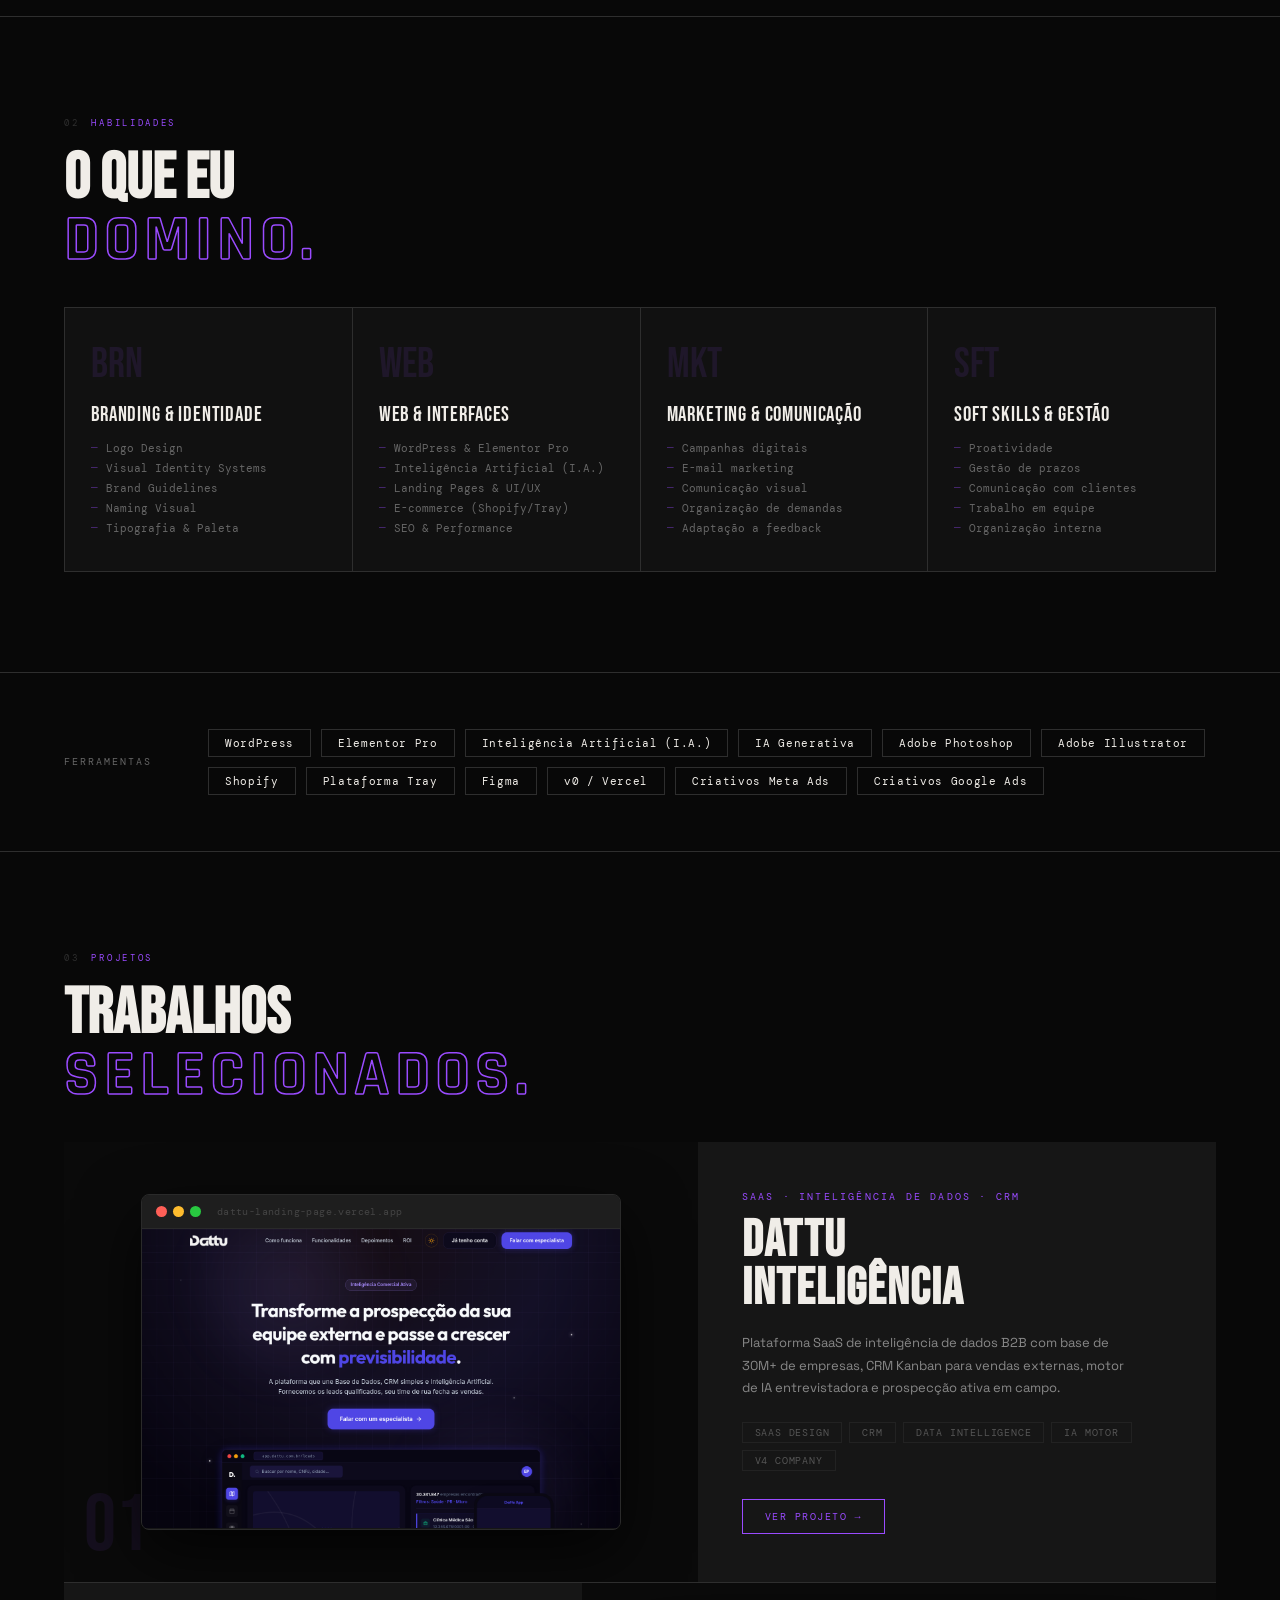
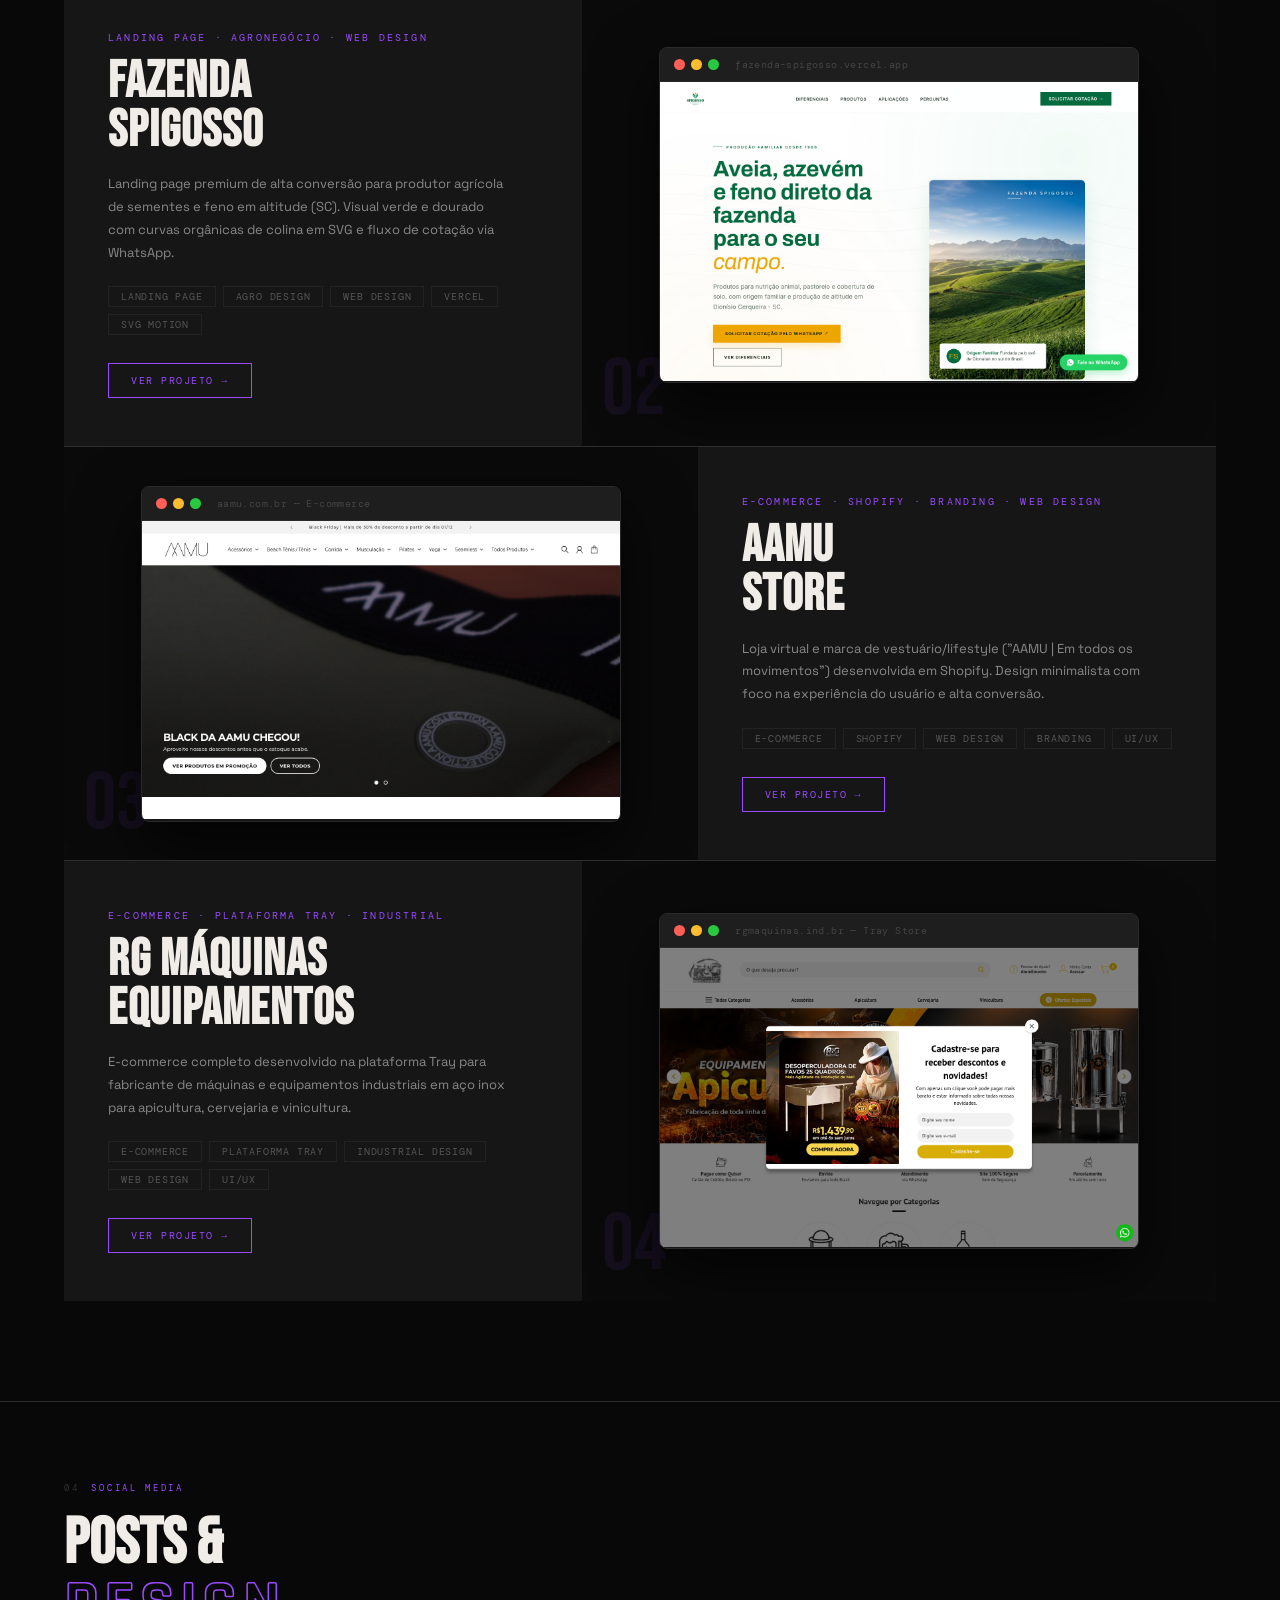
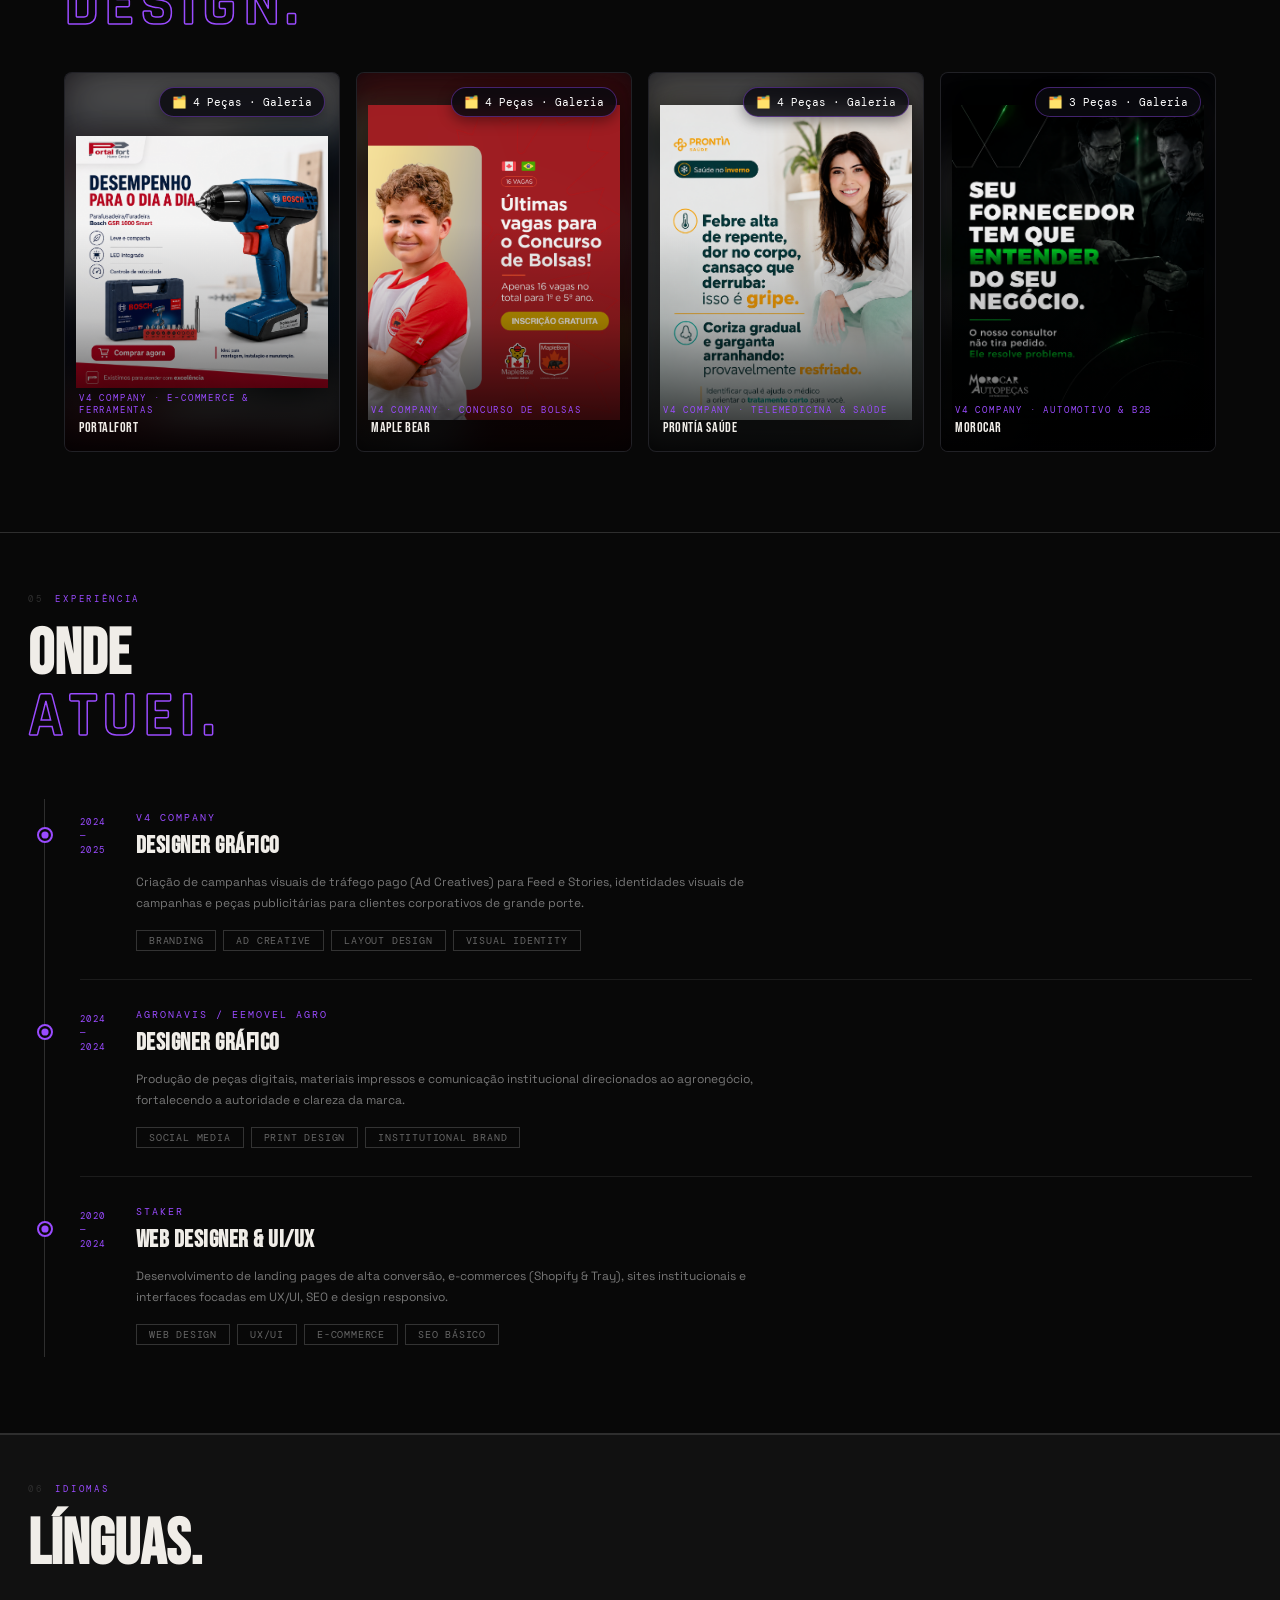
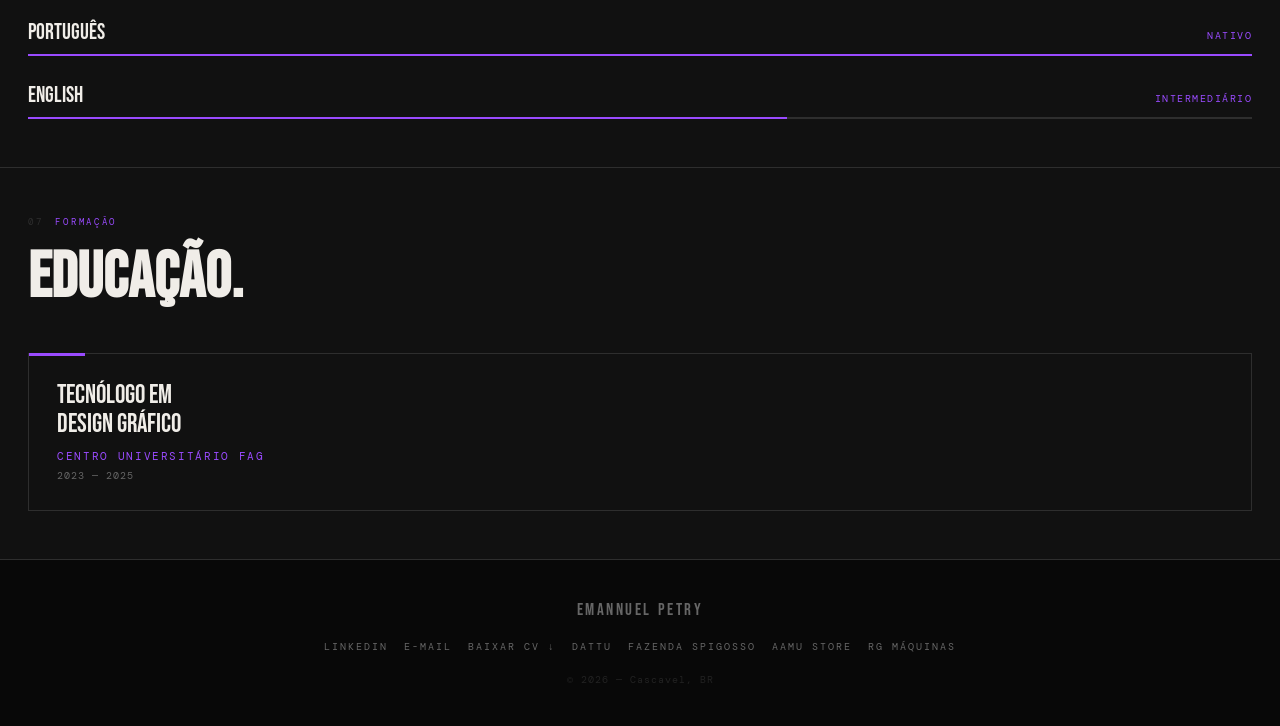
==== commit 1f113780: "Fix CV layout to fit perfectly on a single A4 page and add extensive WordPress and AI skills" ====
--- a/index.html
+++ b/index.html
@@ -142,11 +142,11 @@
         <div class="sk-icon">WEB</div>
         <div class="sk-name" id="skName2">Web & Interfaces</div>
         <ul class="sk-list">
-          <li>Landing Pages</li>
-          <li>Sites Institucionais</li>
-          <li>E-commerce</li>
-          <li>UX/UI Design</li>
-          <li>SEO básico</li>
+          <li>WordPress & Elementor Pro</li>
+          <li>Inteligência Artificial (I.A.)</li>
+          <li>Landing Pages & UI/UX</li>
+          <li>E-commerce (Shopify/Tray)</li>
+          <li>SEO & Performance</li>
         </ul>
       </div>
       <div class="sk">
@@ -178,18 +178,18 @@
   <div class="tools">
     <span class="tools-label" id="toolsLabel">Ferramentas</span>
     <div class="tools-list">
+      <span class="pill">WordPress</span>
+      <span class="pill">Elementor Pro</span>
+      <span class="pill">Inteligência Artificial (I.A.)</span>
+      <span class="pill">IA Generativa</span>
       <span class="pill">Adobe Photoshop</span>
       <span class="pill">Adobe Illustrator</span>
-      <span class="pill">Canva</span>
+      <span class="pill">Shopify</span>
+      <span class="pill">Plataforma Tray</span>
+      <span class="pill">Figma</span>
+      <span class="pill">v0 / Vercel</span>
       <span class="pill">Criativos Meta Ads</span>
       <span class="pill">Criativos Google Ads</span>
-      <span class="pill">YouTube Adsense</span>
-      <span class="pill">TikTok</span>
-      <span class="pill">Figma</span>
-      <span class="pill">Lovable</span>
-      <span class="pill">v0</span>
-      <span class="pill">Emergents</span>
-      <span class="pill">Antigravity</span>
     </div>
   </div>
 
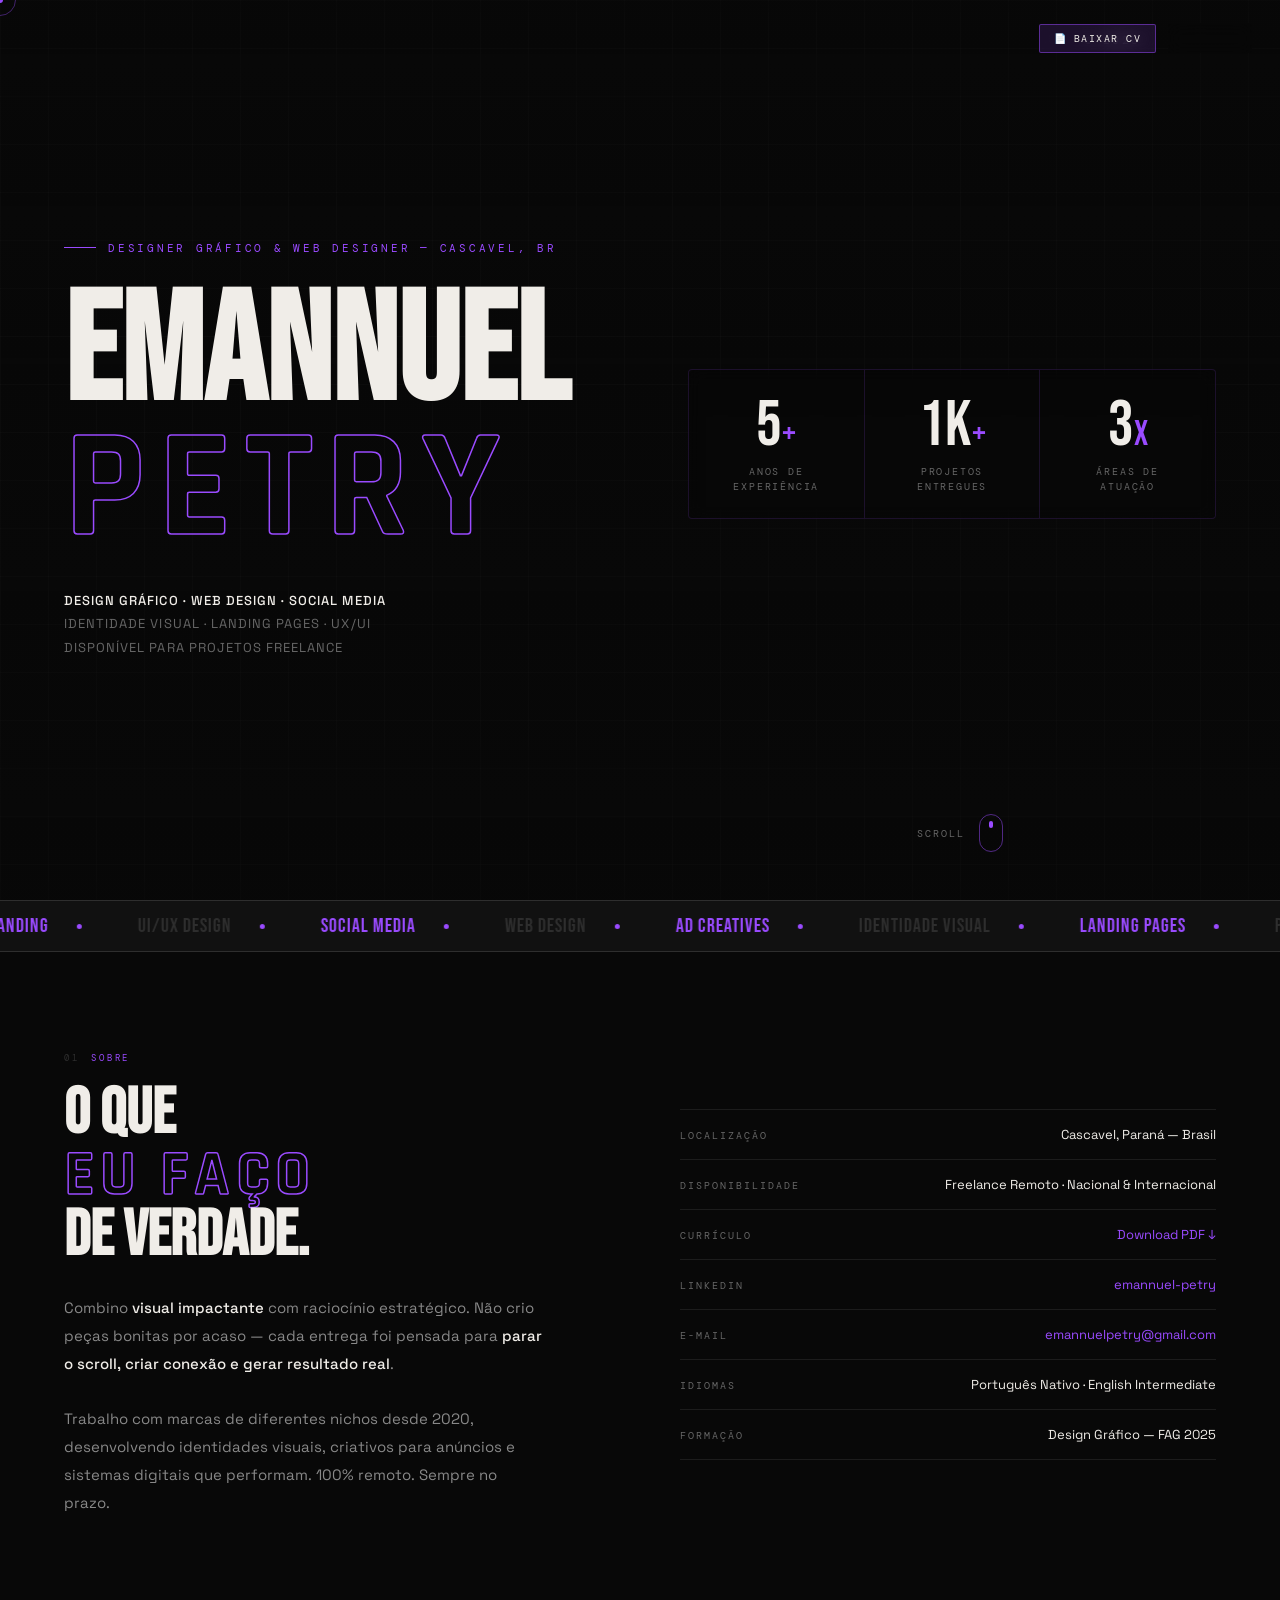
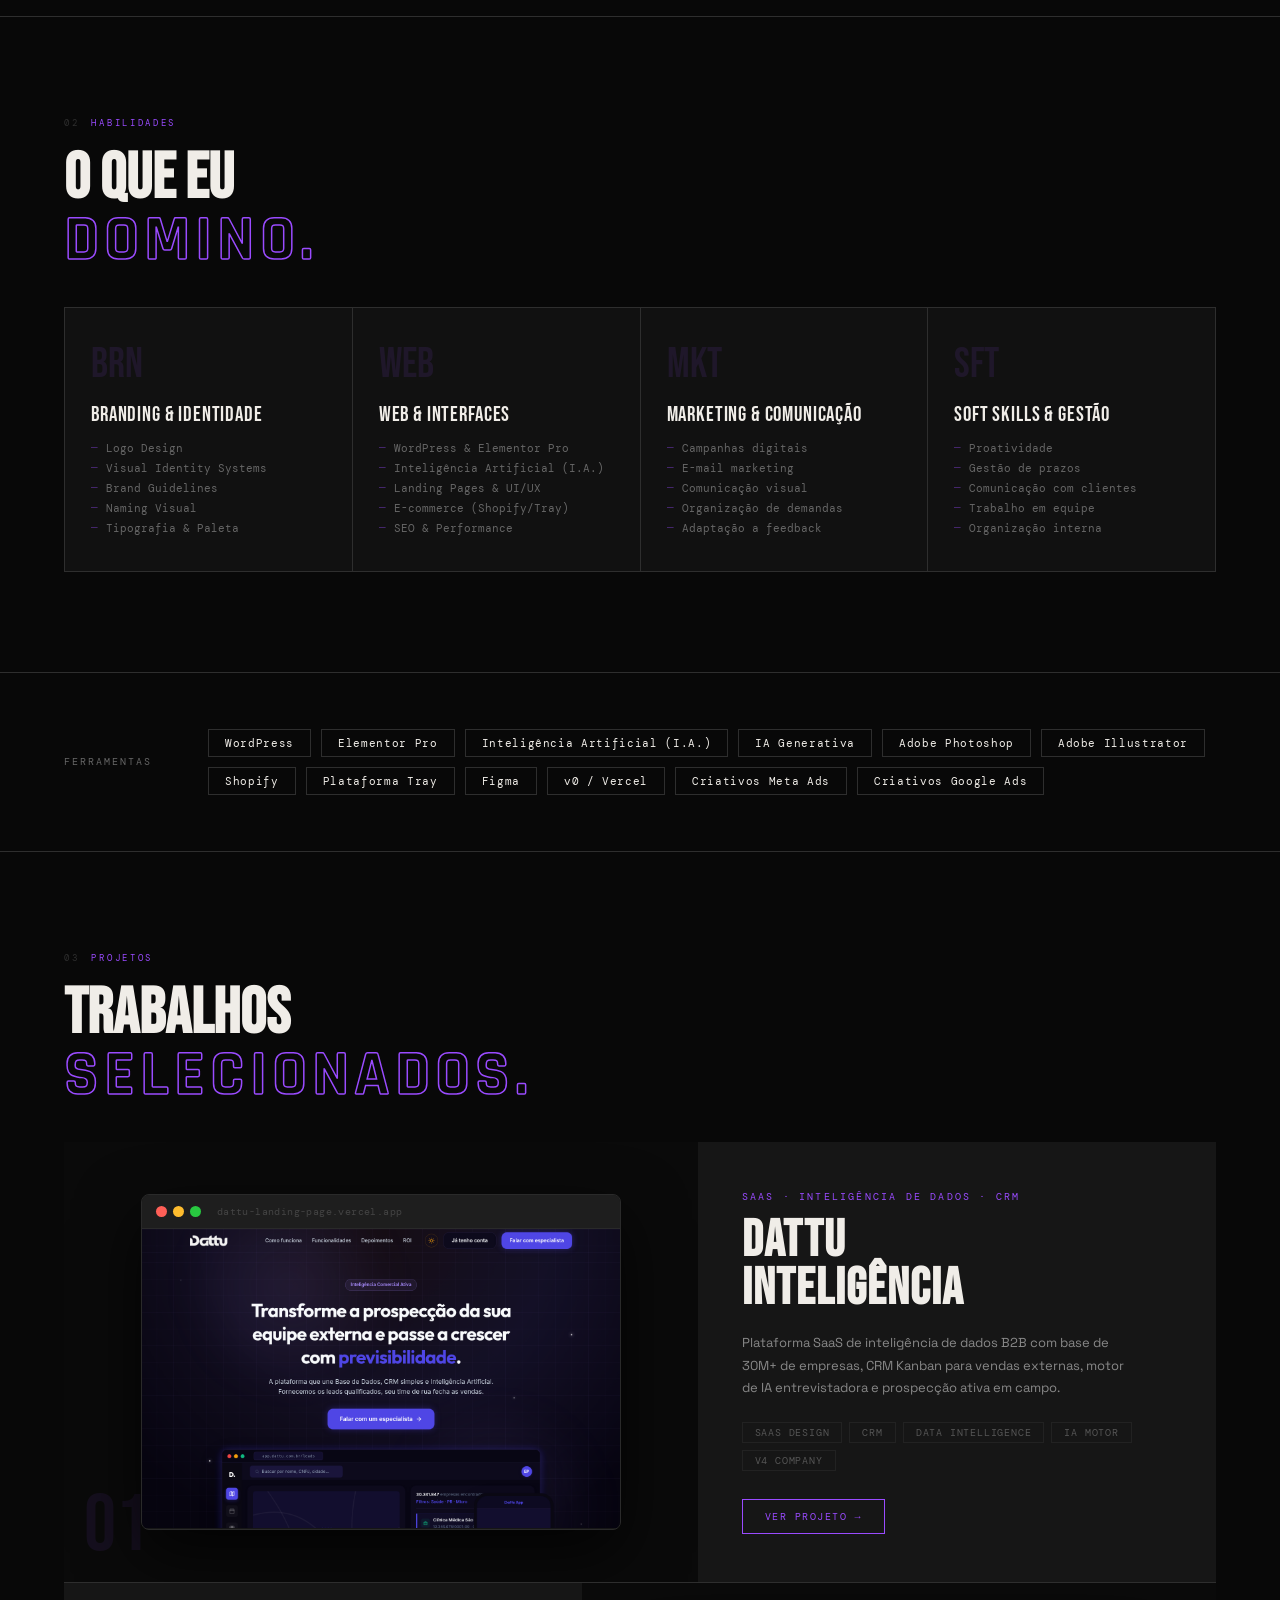
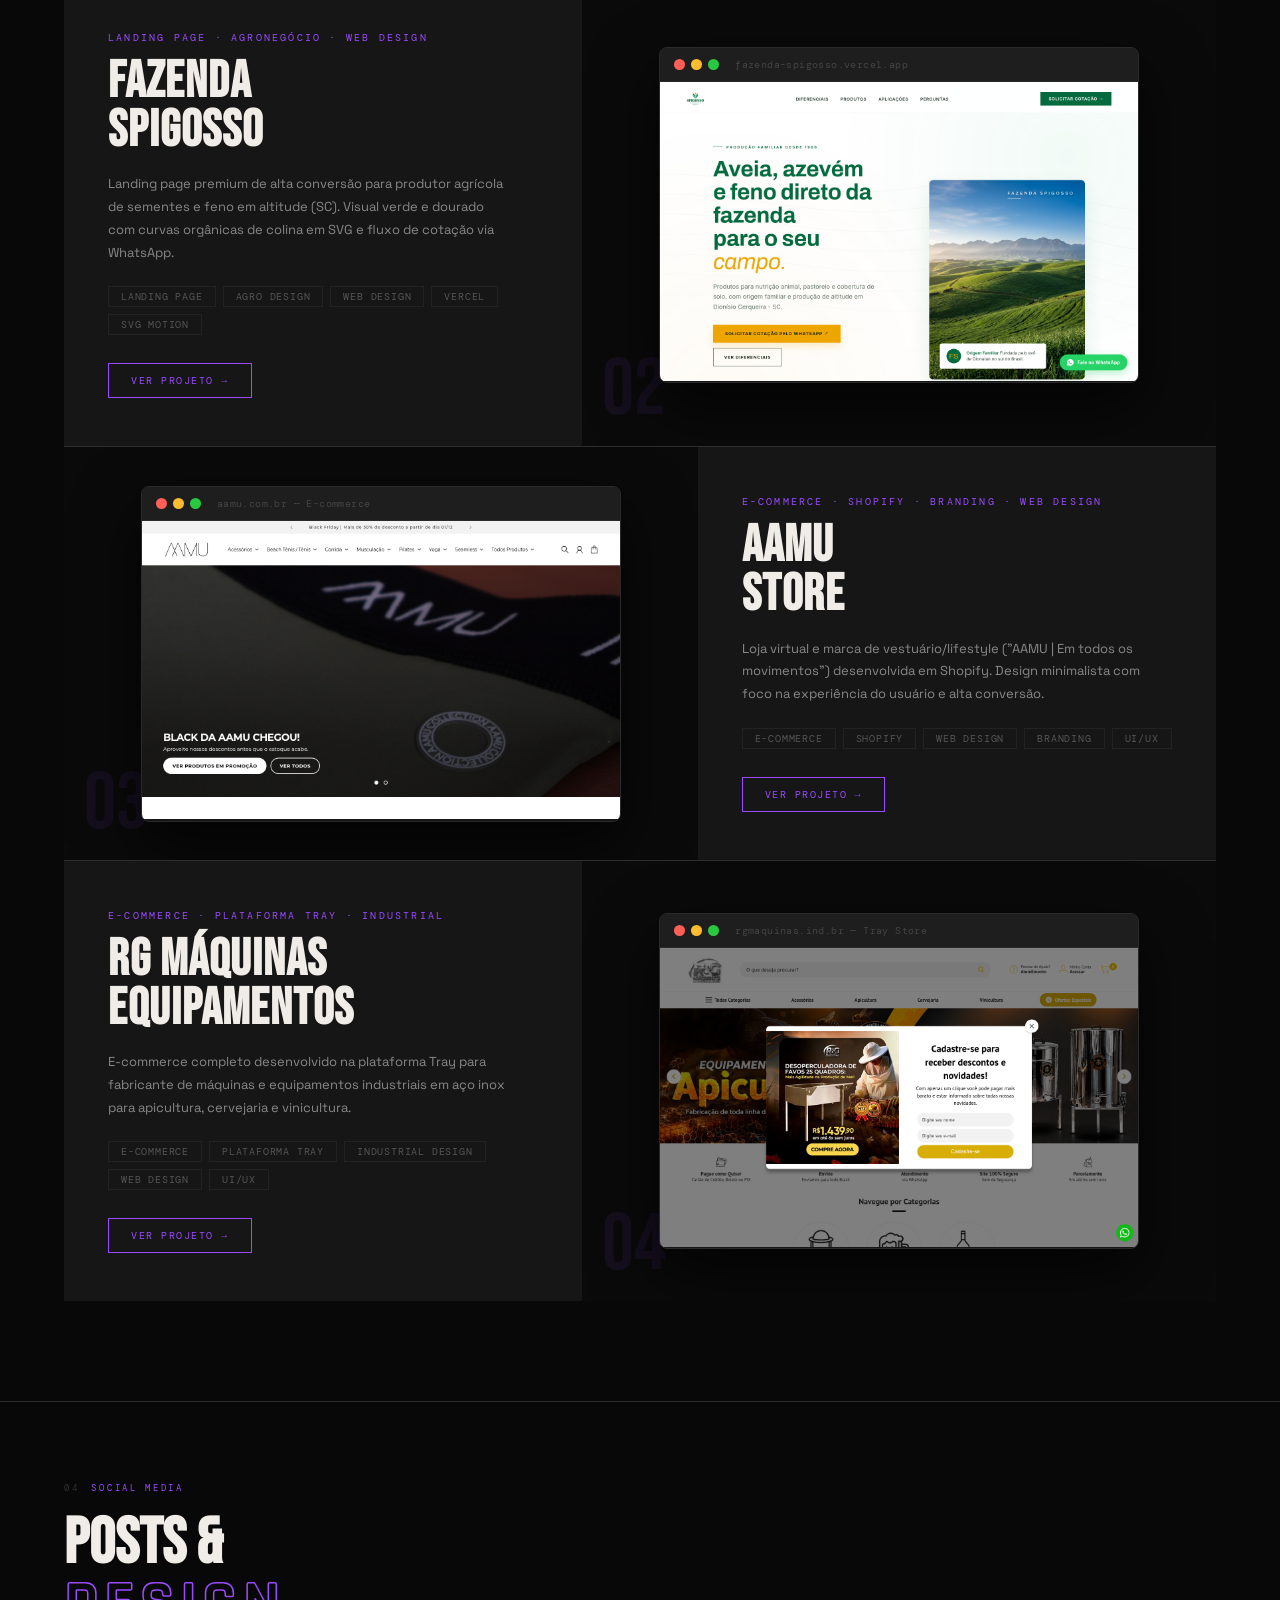
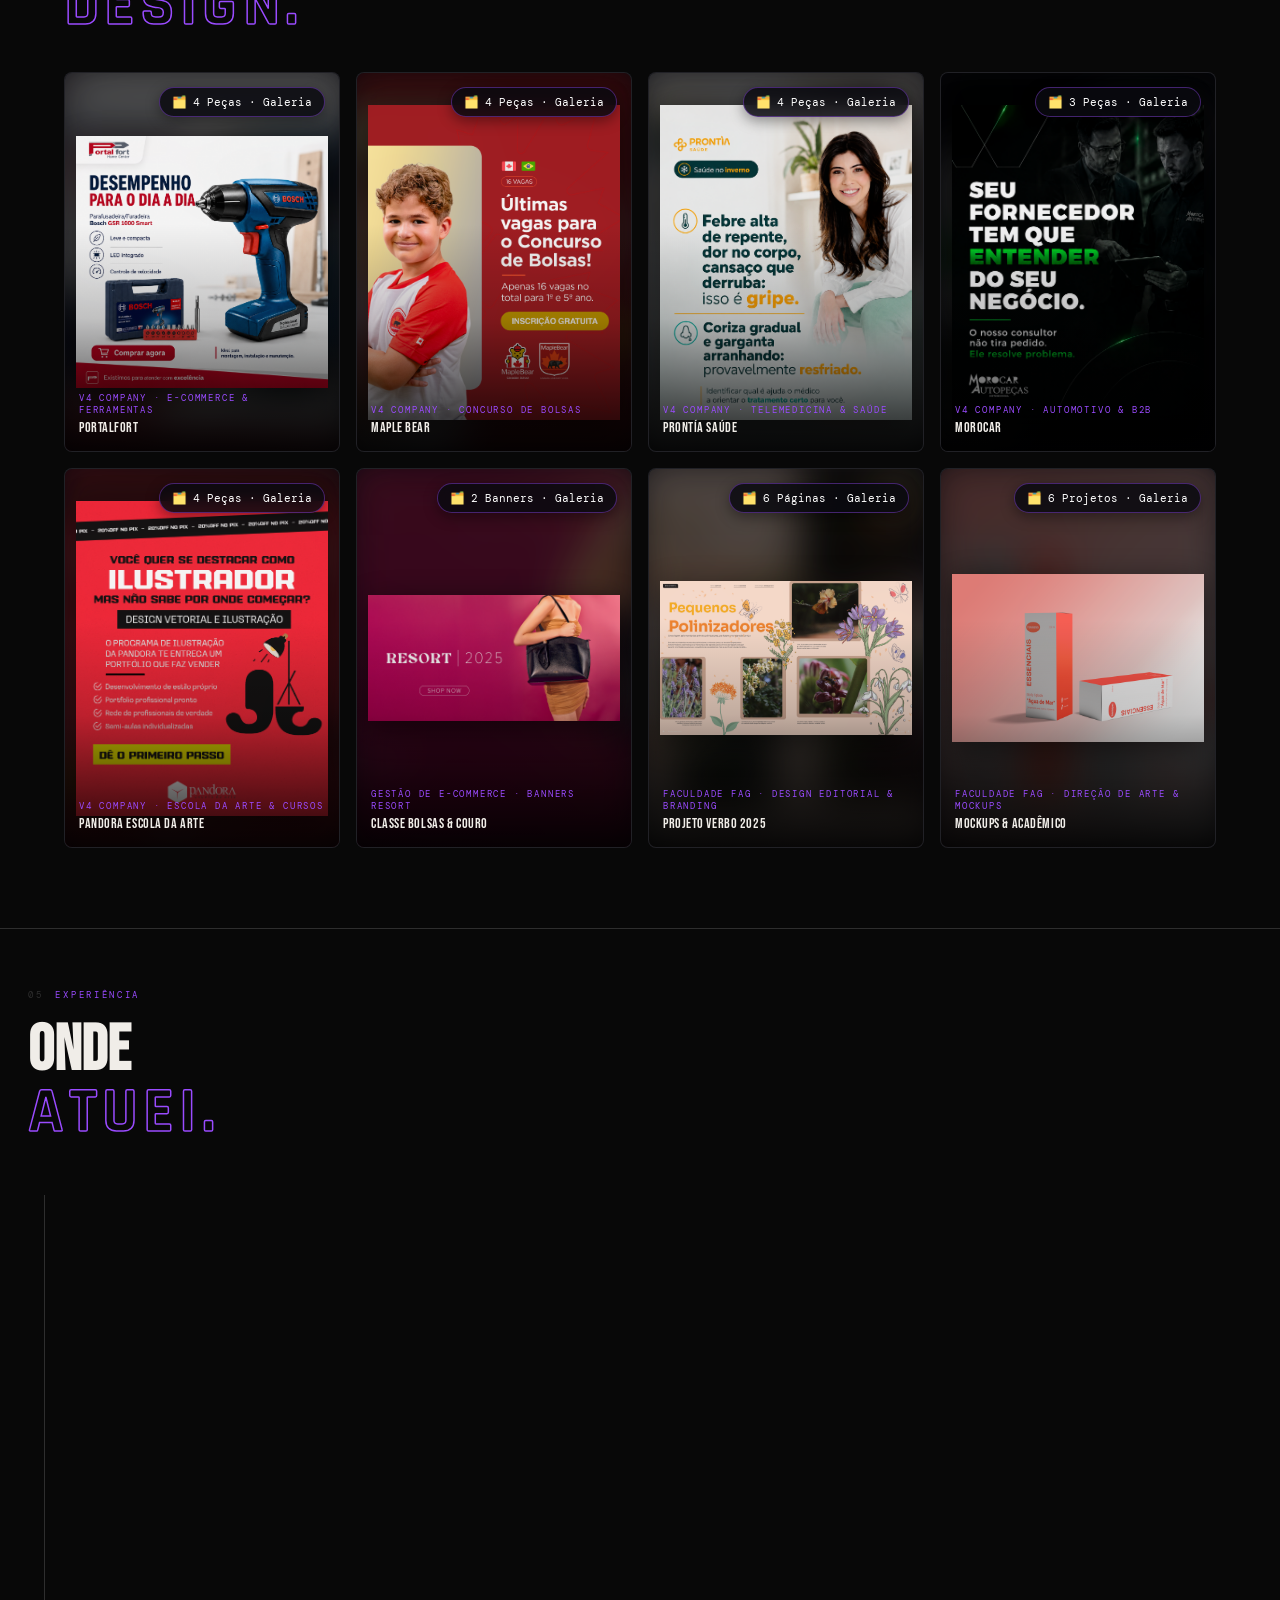
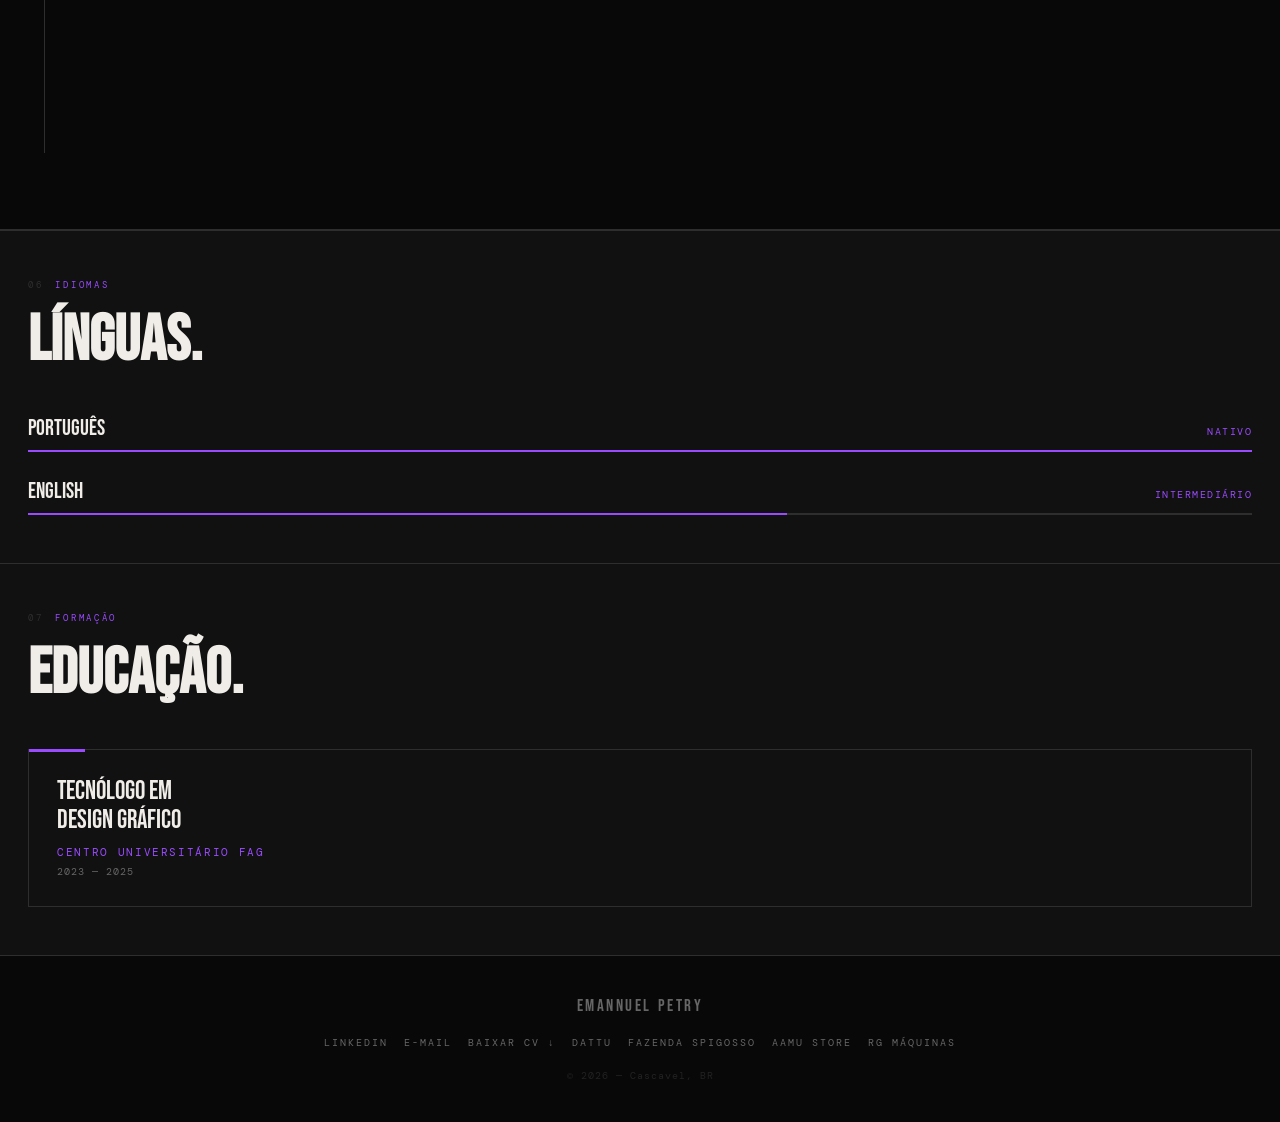
==== commit 6d2831d1: "Add new brand galleries: Pandora Escola da Arte, Classe Bolsas & Couro, Projeto Verbo 2025 Editorial" ====
--- a/index.html
+++ b/index.html
@@ -381,6 +381,54 @@
           <div class="reel-title">MOROCAR</div>
         </div>
       </div>
+
+      <!-- Group 5: PANDORA ESCOLA DA ARTE -->
+      <div class="reel-wrap group-card" onclick="openCreativeGallery('pandora')">
+        <div class="reel-bg-blur" style="background-image: url('img/creative-pandora-1.png')"></div>
+        <img class="reel-video feed-main-img" src="img/creative-pandora-1.png" alt="Pandora Escola da Arte">
+        <div class="gallery-badge"><span class="badge-icon">🗂️</span> <span class="badge-txt">4 Peças · Galeria</span></div>
+        <div class="reel-overlay"></div>
+        <div class="reel-info">
+          <span class="reel-label">V4 Company · Escola da Arte & Cursos</span>
+          <div class="reel-title">PANDORA ESCOLA DA ARTE</div>
+        </div>
+      </div>
+
+      <!-- Group 6: CLASSE BOLSAS & COURO -->
+      <div class="reel-wrap group-card" onclick="openCreativeGallery('classe')">
+        <div class="reel-bg-blur" style="background-image: url('img/creative-classe-1.png')"></div>
+        <img class="reel-video feed-main-img" src="img/creative-classe-1.png" alt="Classe Bolsas & Couro">
+        <div class="gallery-badge"><span class="badge-icon">🗂️</span> <span class="badge-txt">2 Banners · Galeria</span></div>
+        <div class="reel-overlay"></div>
+        <div class="reel-info">
+          <span class="reel-label">Gestão de E-commerce · Banners Resort</span>
+          <div class="reel-title">CLASSE BOLSAS & COURO</div>
+        </div>
+      </div>
+
+      <!-- Group 7: PROJETO VERBO 2025 -->
+      <div class="reel-wrap group-card" onclick="openCreativeGallery('verbo')">
+        <div class="reel-bg-blur" style="background-image: url('img/verbo-luiza-1.png')"></div>
+        <img class="reel-video feed-main-img" src="img/verbo-luiza-1.png" alt="Projeto Verbo Editorial">
+        <div class="gallery-badge"><span class="badge-icon">🗂️</span> <span class="badge-txt">6 Páginas · Galeria</span></div>
+        <div class="reel-overlay"></div>
+        <div class="reel-info">
+          <span class="reel-label">Faculdade FAG · Design Editorial & Branding</span>
+          <div class="reel-title">PROJETO VERBO 2025</div>
+        </div>
+      </div>
+
+      <!-- Group 8: DESIGN ACADÊMICO & MOCKUPS -->
+      <div class="reel-wrap group-card" onclick="openCreativeGallery('facul')">
+        <div class="reel-bg-blur" style="background-image: url('img/facul-mockupaguademar.png')"></div>
+        <img class="reel-video feed-main-img" src="img/facul-mockupaguademar.png" alt="Design Acadêmico & Mockups">
+        <div class="gallery-badge"><span class="badge-icon">🗂️</span> <span class="badge-txt">6 Projetos · Galeria</span></div>
+        <div class="reel-overlay"></div>
+        <div class="reel-info">
+          <span class="reel-label">Faculdade FAG · Direção de Arte & Mockups</span>
+          <div class="reel-title">MOCKUPS & ACADÊMICO</div>
+        </div>
+      </div>
     </div>
   </section>
 
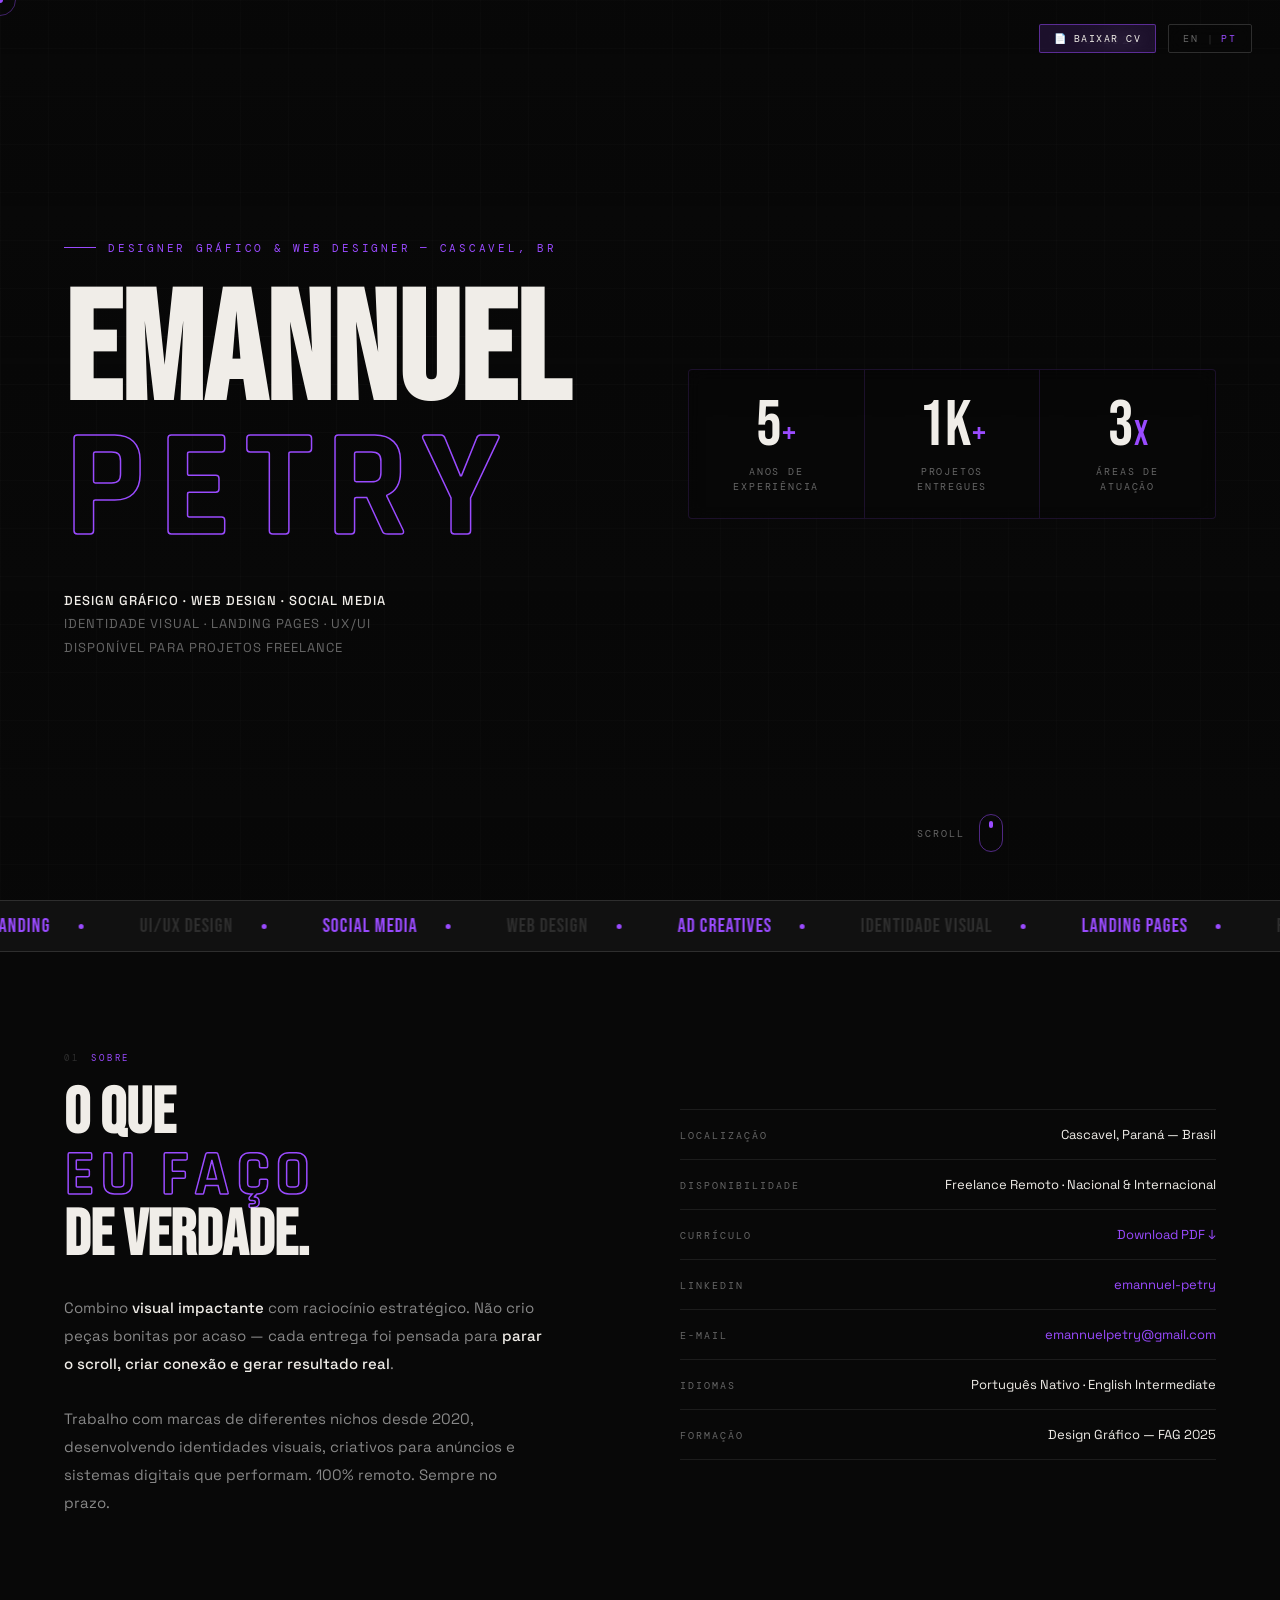
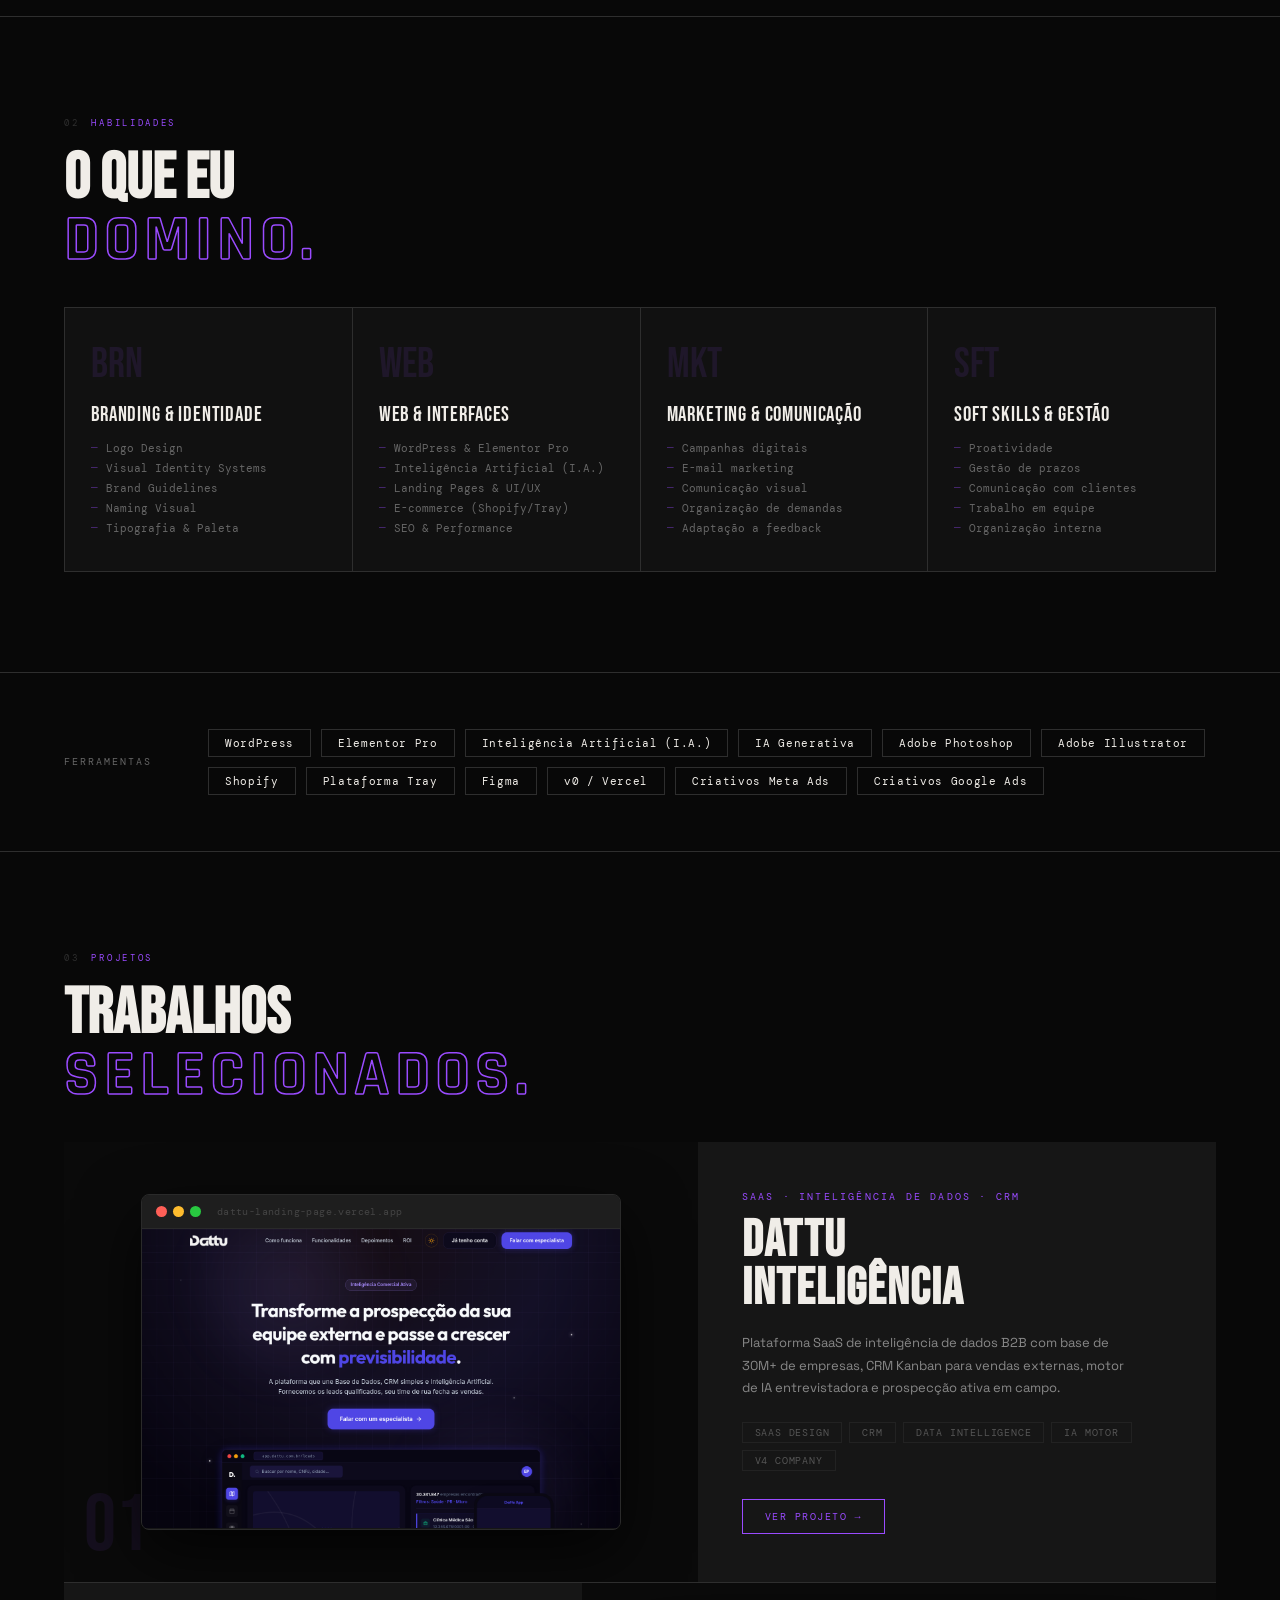
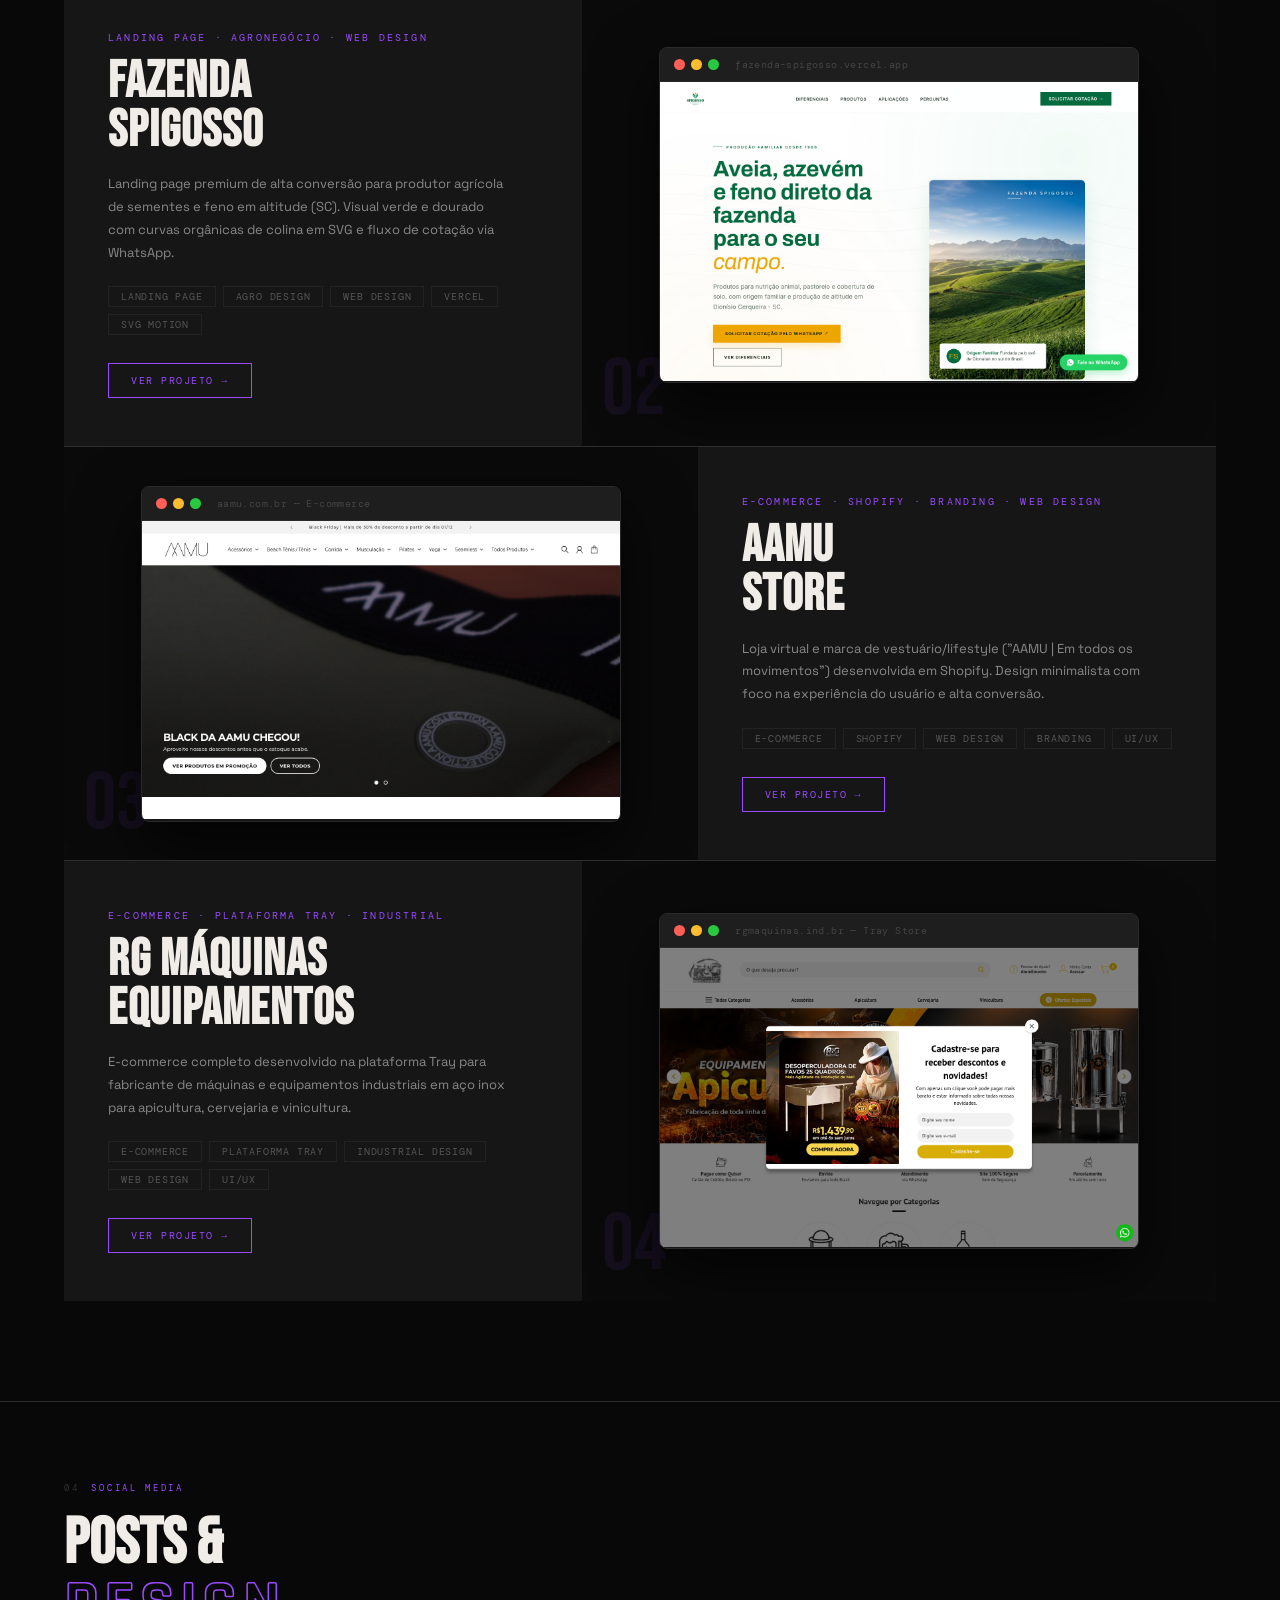
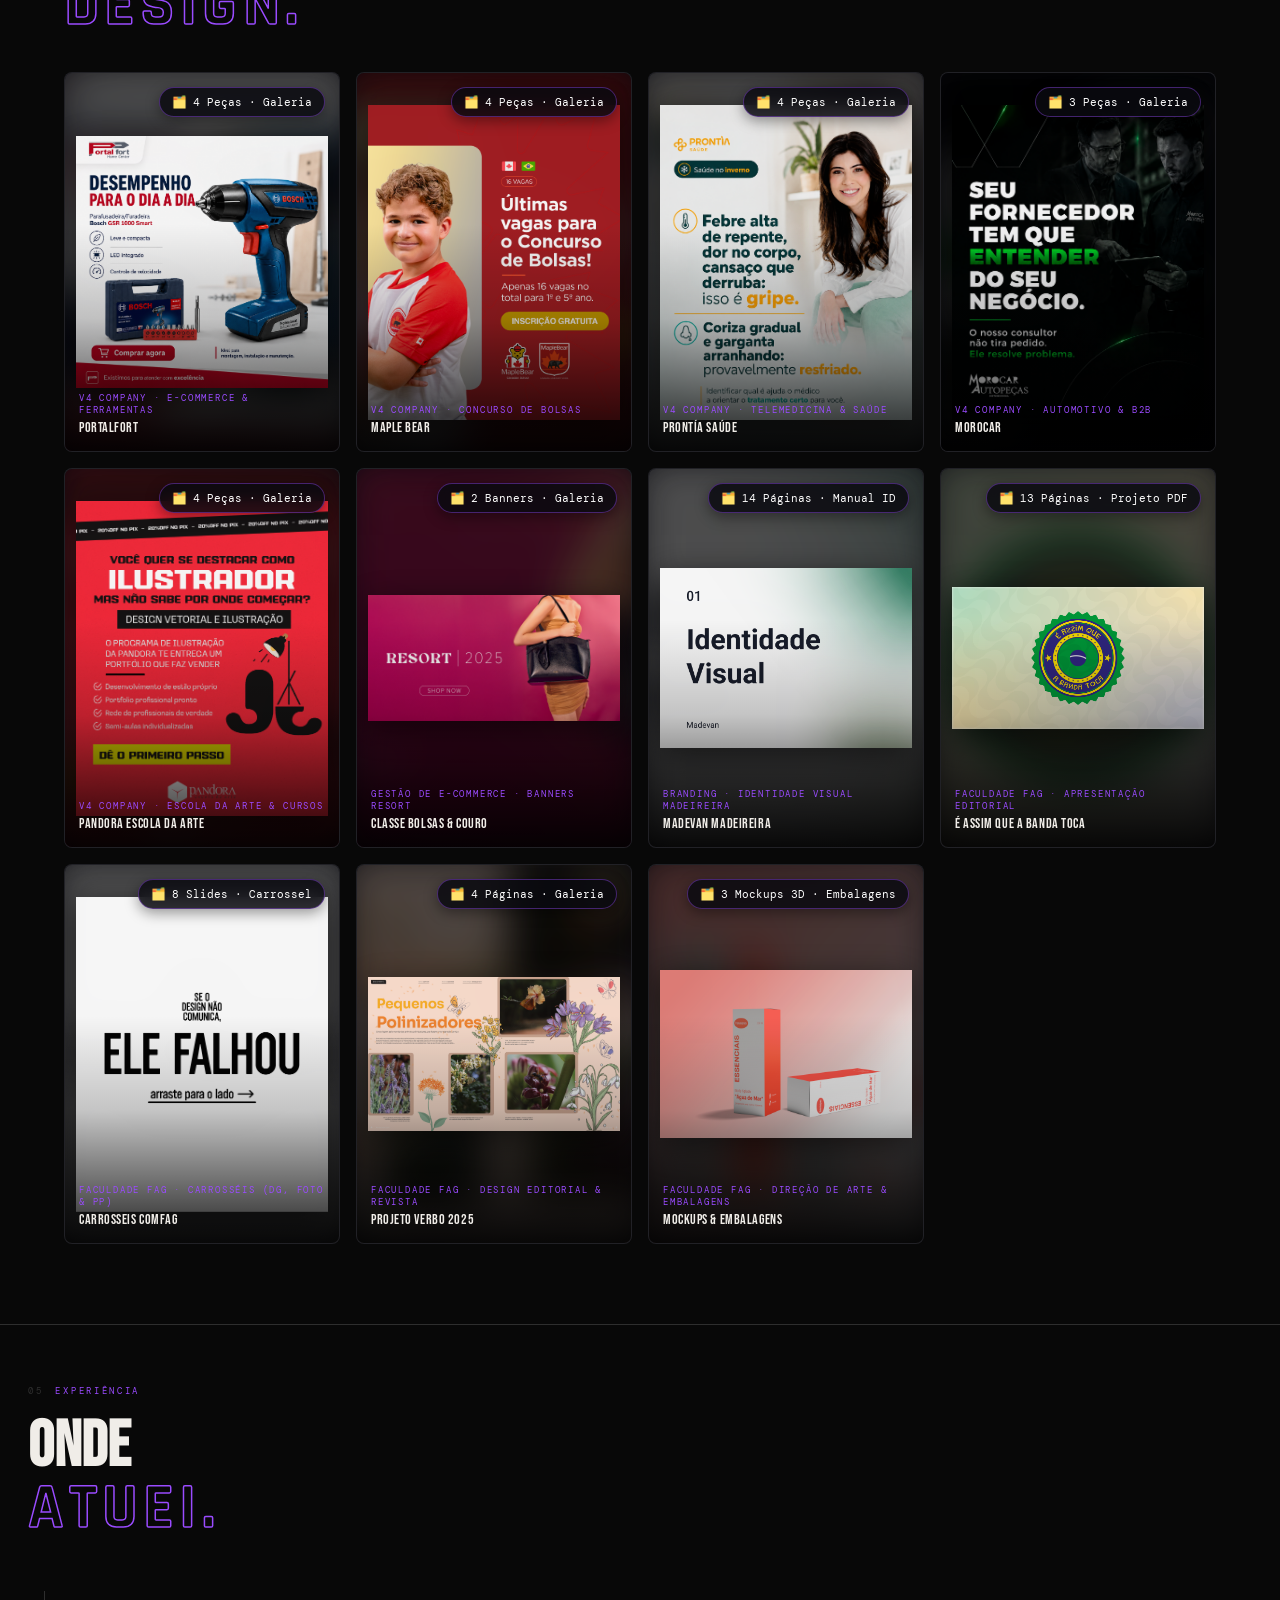
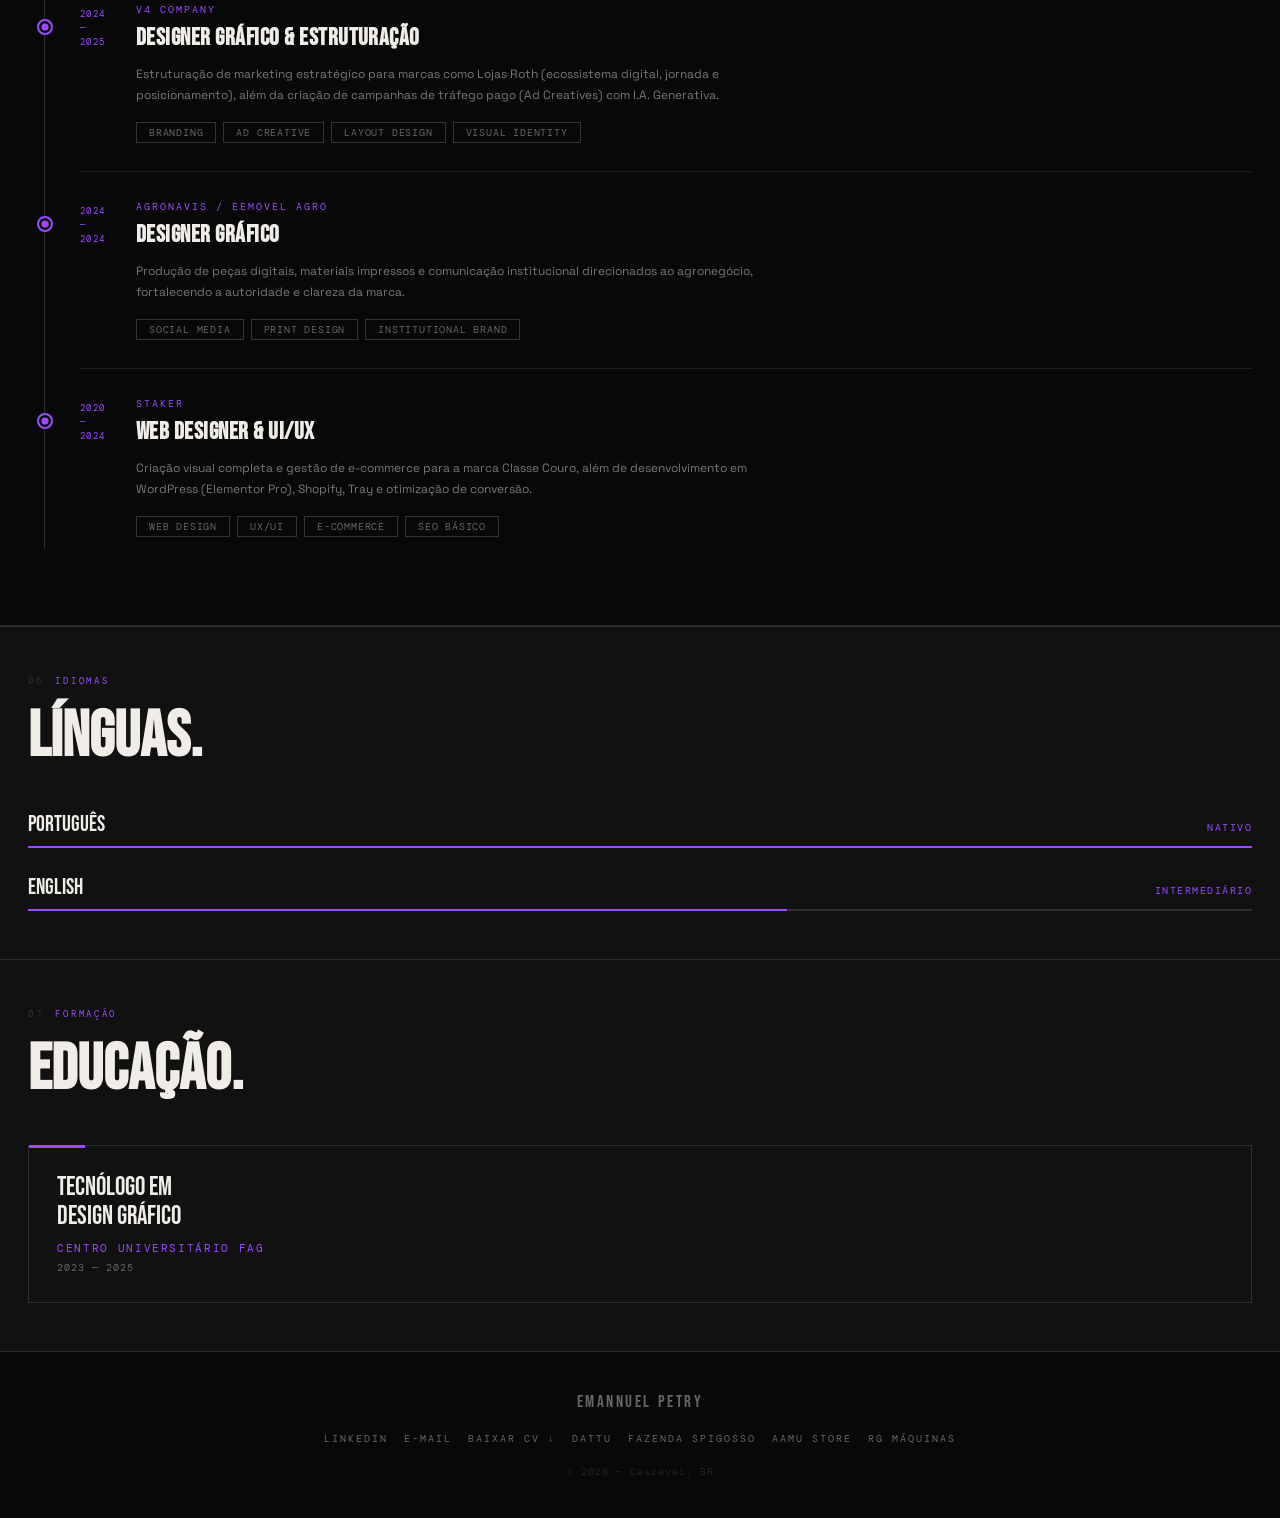
==== commit e7fd8078: "Add full 14-page Madevan Madeireira ID manual, 13-page É Assim Que A Banda Toca presentation PDF, an" ====
--- a/index.html
+++ b/index.html
@@ -406,27 +406,63 @@
         </div>
       </div>
 
-      <!-- Group 7: PROJETO VERBO 2025 -->
+      <!-- Group 7: MADEVAN MADEIREIRA -->
+      <div class="reel-wrap group-card" onclick="openCreativeGallery('madevan')">
+        <div class="reel-bg-blur" style="background-image: url('img/madevan-1.png')"></div>
+        <img class="reel-video feed-main-img" src="img/madevan-1.png" alt="Madevan Madeireira Identidade Visual">
+        <div class="gallery-badge"><span class="badge-icon">🗂️</span> <span class="badge-txt">14 Páginas · Manual ID</span></div>
+        <div class="reel-overlay"></div>
+        <div class="reel-info">
+          <span class="reel-label">Branding · Identidade Visual Madeireira</span>
+          <div class="reel-title">MADEVAN MADEIREIRA</div>
+        </div>
+      </div>
+
+      <!-- Group 8: É ASSIM QUE A BANDA TOCA -->
+      <div class="reel-wrap group-card" onclick="openCreativeGallery('bandatoca')">
+        <div class="reel-bg-blur" style="background-image: url('img/banda-toca-1.png')"></div>
+        <img class="reel-video feed-main-img" src="img/banda-toca-1.png" alt="É Assim Que A Banda Toca">
+        <div class="gallery-badge"><span class="badge-icon">🗂️</span> <span class="badge-txt">13 Páginas · Projeto PDF</span></div>
+        <div class="reel-overlay"></div>
+        <div class="reel-info">
+          <span class="reel-label">Faculdade FAG · Apresentação Editorial</span>
+          <div class="reel-title">É ASSIM QUE A BANDA TOCA</div>
+        </div>
+      </div>
+
+      <!-- Group 9: CARROSSEIS COMFAG -->
+      <div class="reel-wrap group-card" onclick="openCreativeGallery('comfag')">
+        <div class="reel-bg-blur" style="background-image: url('img/comfag-dg-1.png')"></div>
+        <img class="reel-video feed-main-img" src="img/comfag-dg-1.png" alt="Carrosséis COMFAG">
+        <div class="gallery-badge"><span class="badge-icon">🗂️</span> <span class="badge-txt">8 Slides · Carrossel</span></div>
+        <div class="reel-overlay"></div>
+        <div class="reel-info">
+          <span class="reel-label">Faculdade FAG · Carrosséis (DG, Foto & PP)</span>
+          <div class="reel-title">CARROSSEIS COMFAG</div>
+        </div>
+      </div>
+
+      <!-- Group 10: PROJETO VERBO 2025 -->
       <div class="reel-wrap group-card" onclick="openCreativeGallery('verbo')">
         <div class="reel-bg-blur" style="background-image: url('img/verbo-luiza-1.png')"></div>
         <img class="reel-video feed-main-img" src="img/verbo-luiza-1.png" alt="Projeto Verbo Editorial">
-        <div class="gallery-badge"><span class="badge-icon">🗂️</span> <span class="badge-txt">6 Páginas · Galeria</span></div>
-        <div class="reel-overlay"></div>
-        <div class="reel-info">
-          <span class="reel-label">Faculdade FAG · Design Editorial & Branding</span>
+        <div class="gallery-badge"><span class="badge-icon">🗂️</span> <span class="badge-txt">4 Páginas · Galeria</span></div>
+        <div class="reel-overlay"></div>
+        <div class="reel-info">
+          <span class="reel-label">Faculdade FAG · Design Editorial & Revista</span>
           <div class="reel-title">PROJETO VERBO 2025</div>
         </div>
       </div>
 
-      <!-- Group 8: DESIGN ACADÊMICO & MOCKUPS -->
+      <!-- Group 11: DESIGN ACADÊMICO & MOCKUPS -->
       <div class="reel-wrap group-card" onclick="openCreativeGallery('facul')">
         <div class="reel-bg-blur" style="background-image: url('img/facul-mockupaguademar.png')"></div>
-        <img class="reel-video feed-main-img" src="img/facul-mockupaguademar.png" alt="Design Acadêmico & Mockups">
-        <div class="gallery-badge"><span class="badge-icon">🗂️</span> <span class="badge-txt">6 Projetos · Galeria</span></div>
-        <div class="reel-overlay"></div>
-        <div class="reel-info">
-          <span class="reel-label">Faculdade FAG · Direção de Arte & Mockups</span>
-          <div class="reel-title">MOCKUPS & ACADÊMICO</div>
+        <img class="reel-video feed-main-img" src="img/facul-mockupaguademar.png" alt="Mockups Embalagens">
+        <div class="gallery-badge"><span class="badge-icon">🗂️</span> <span class="badge-txt">3 Mockups 3D · Embalagens</span></div>
+        <div class="reel-overlay"></div>
+        <div class="reel-info">
+          <span class="reel-label">Faculdade FAG · Direção de Arte & Embalagens</span>
+          <div class="reel-title">MOCKUPS & EMBALAGENS</div>
         </div>
       </div>
     </div>
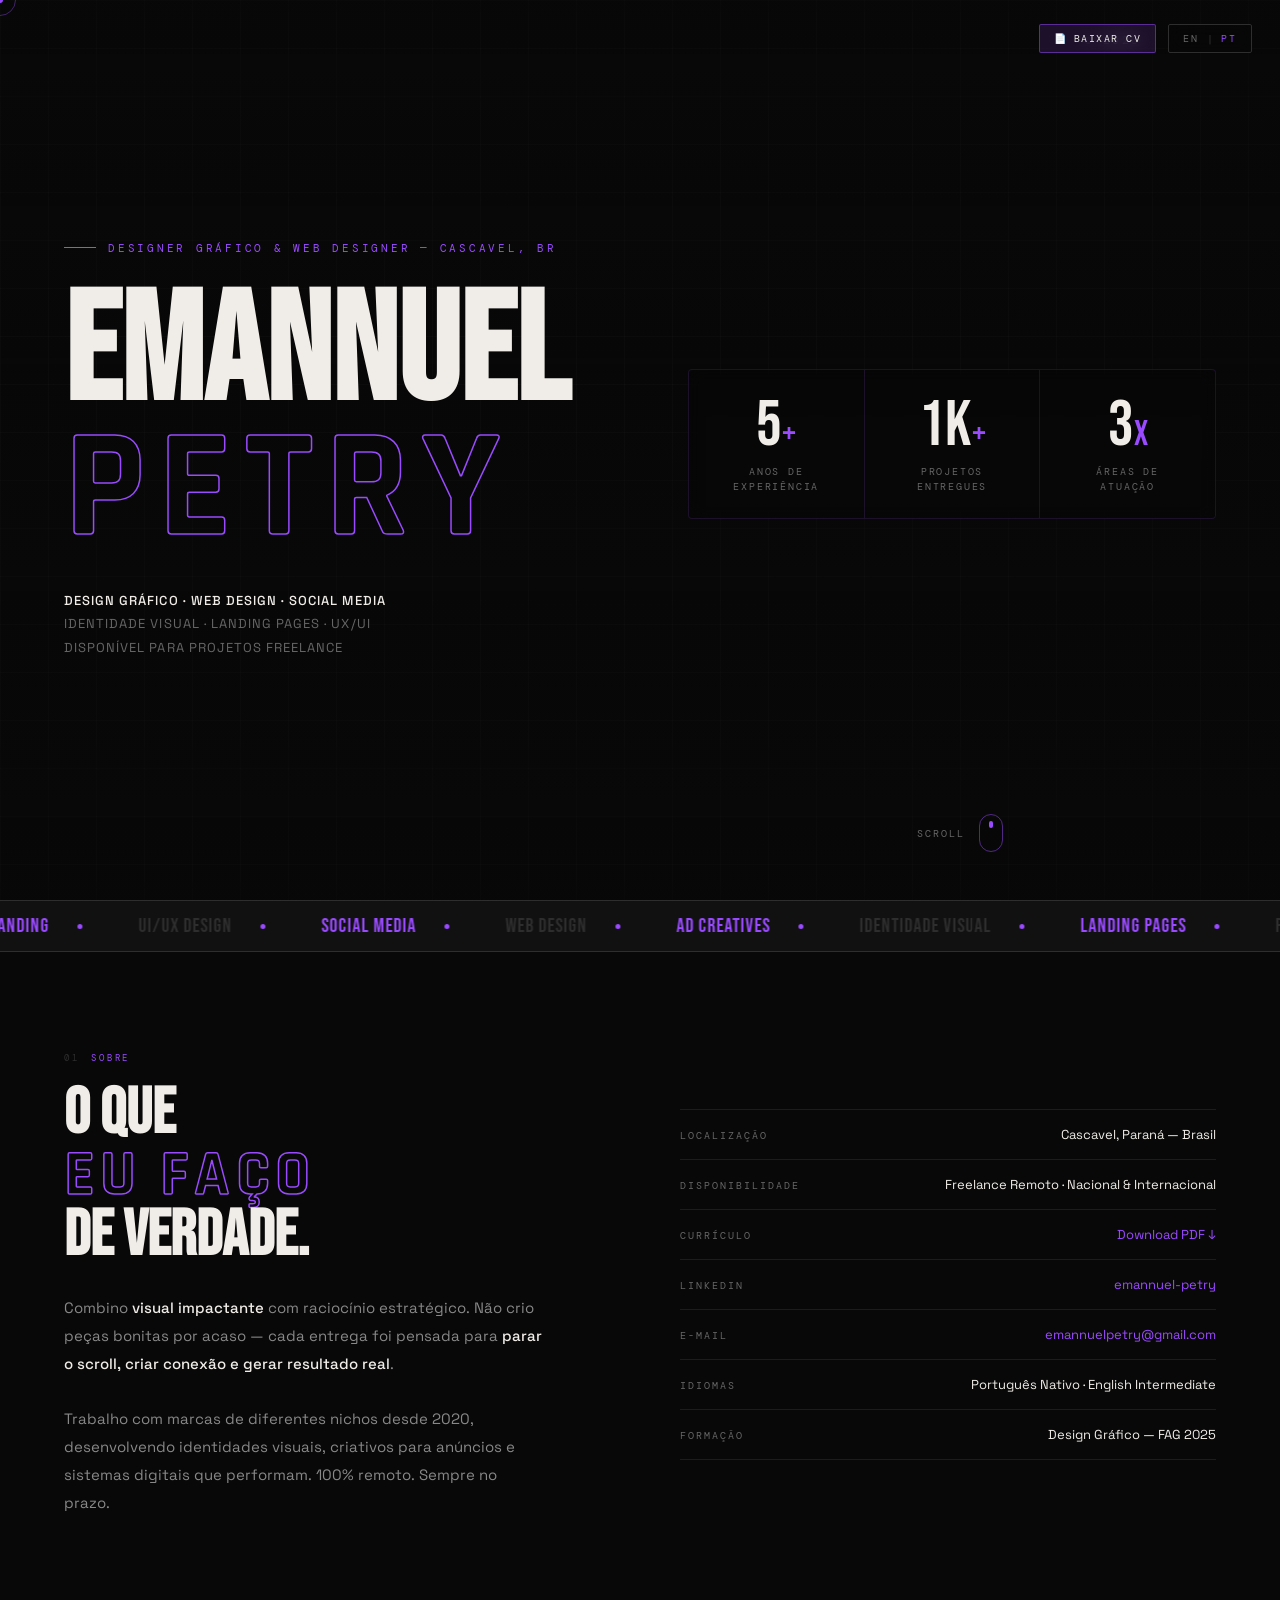
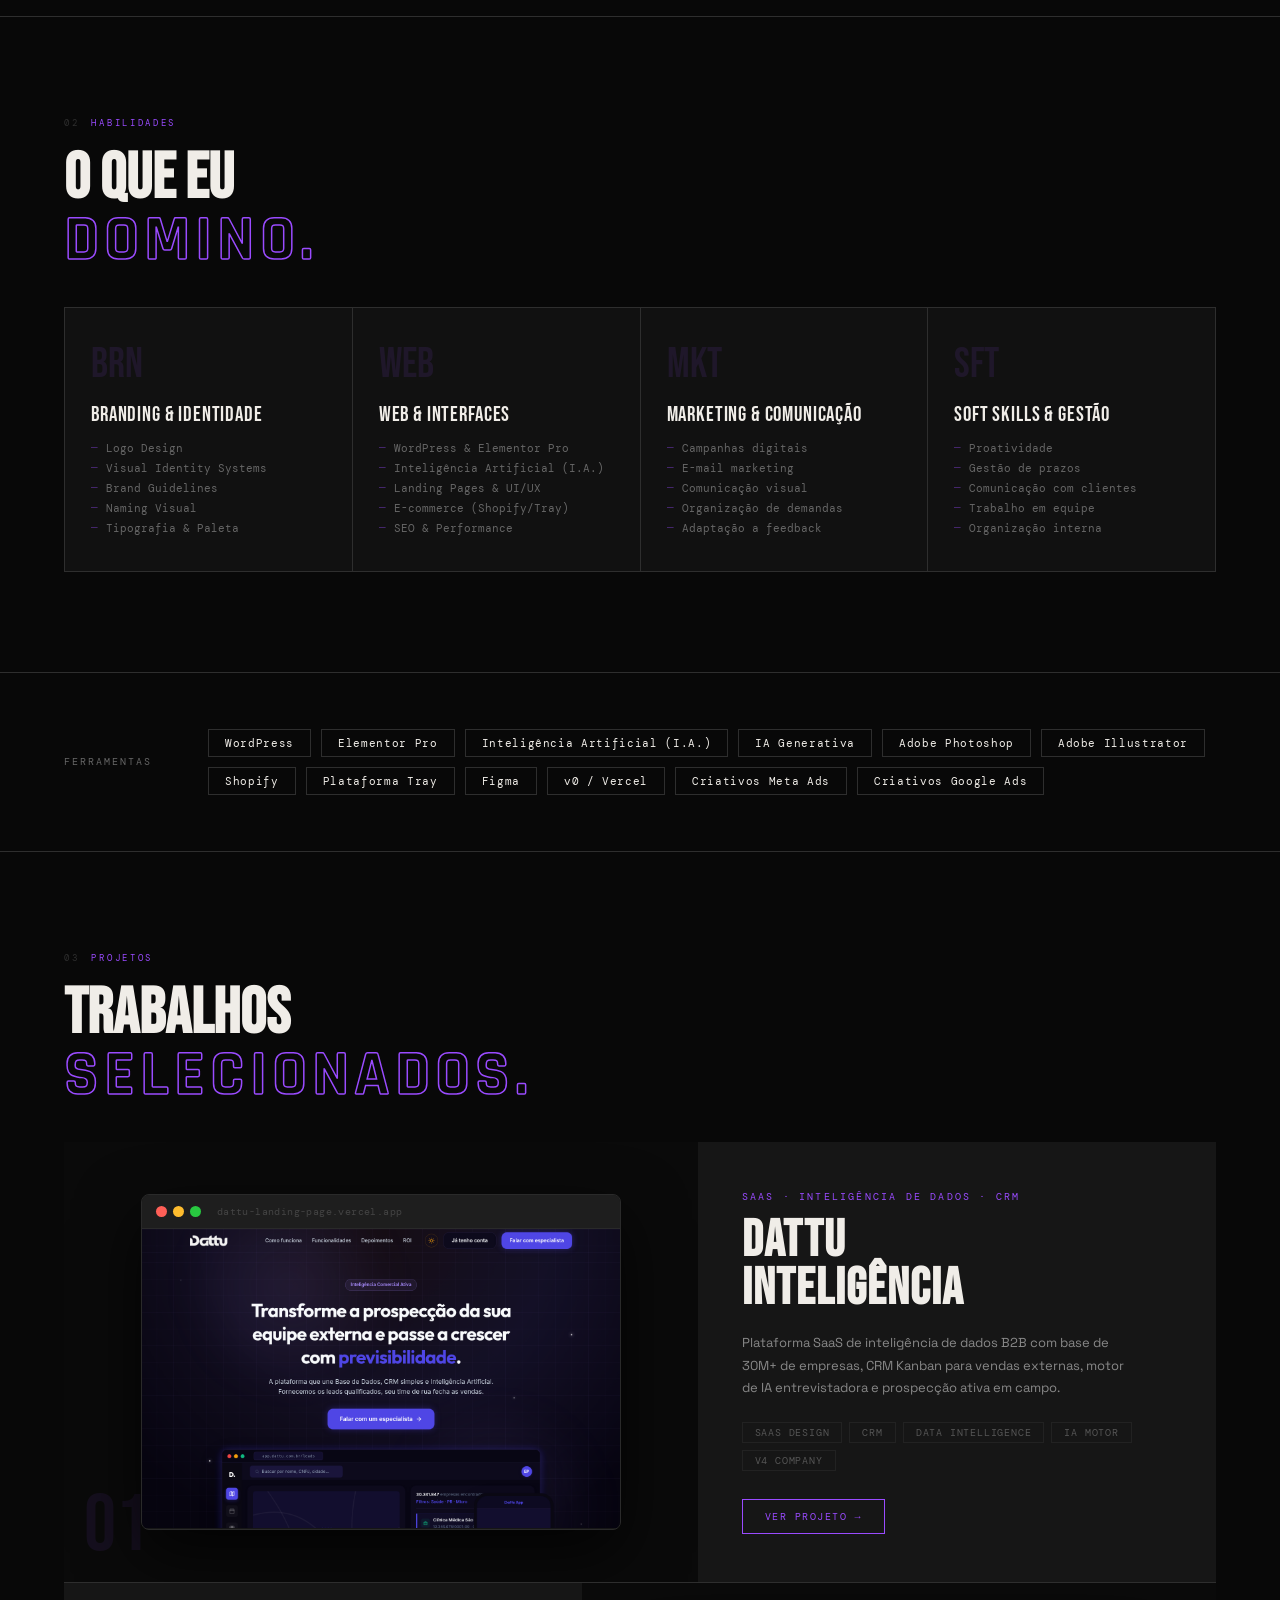
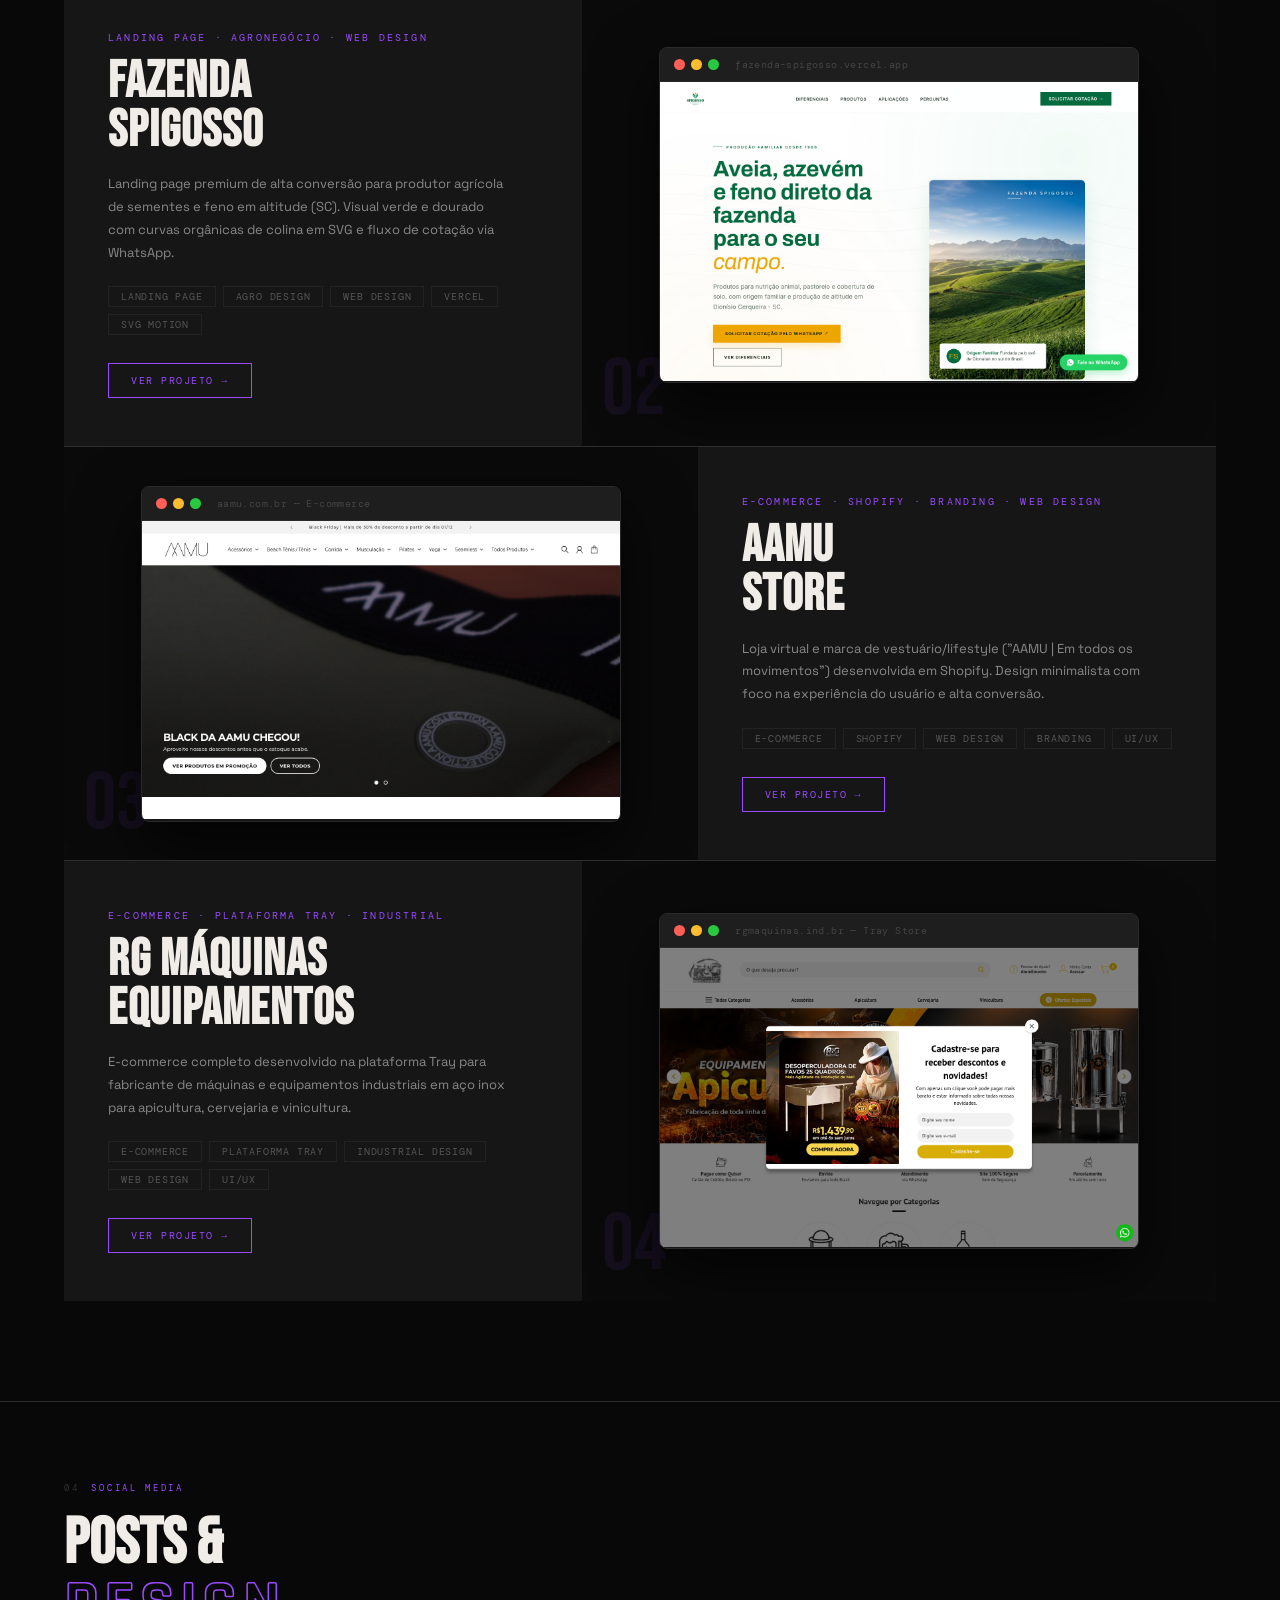
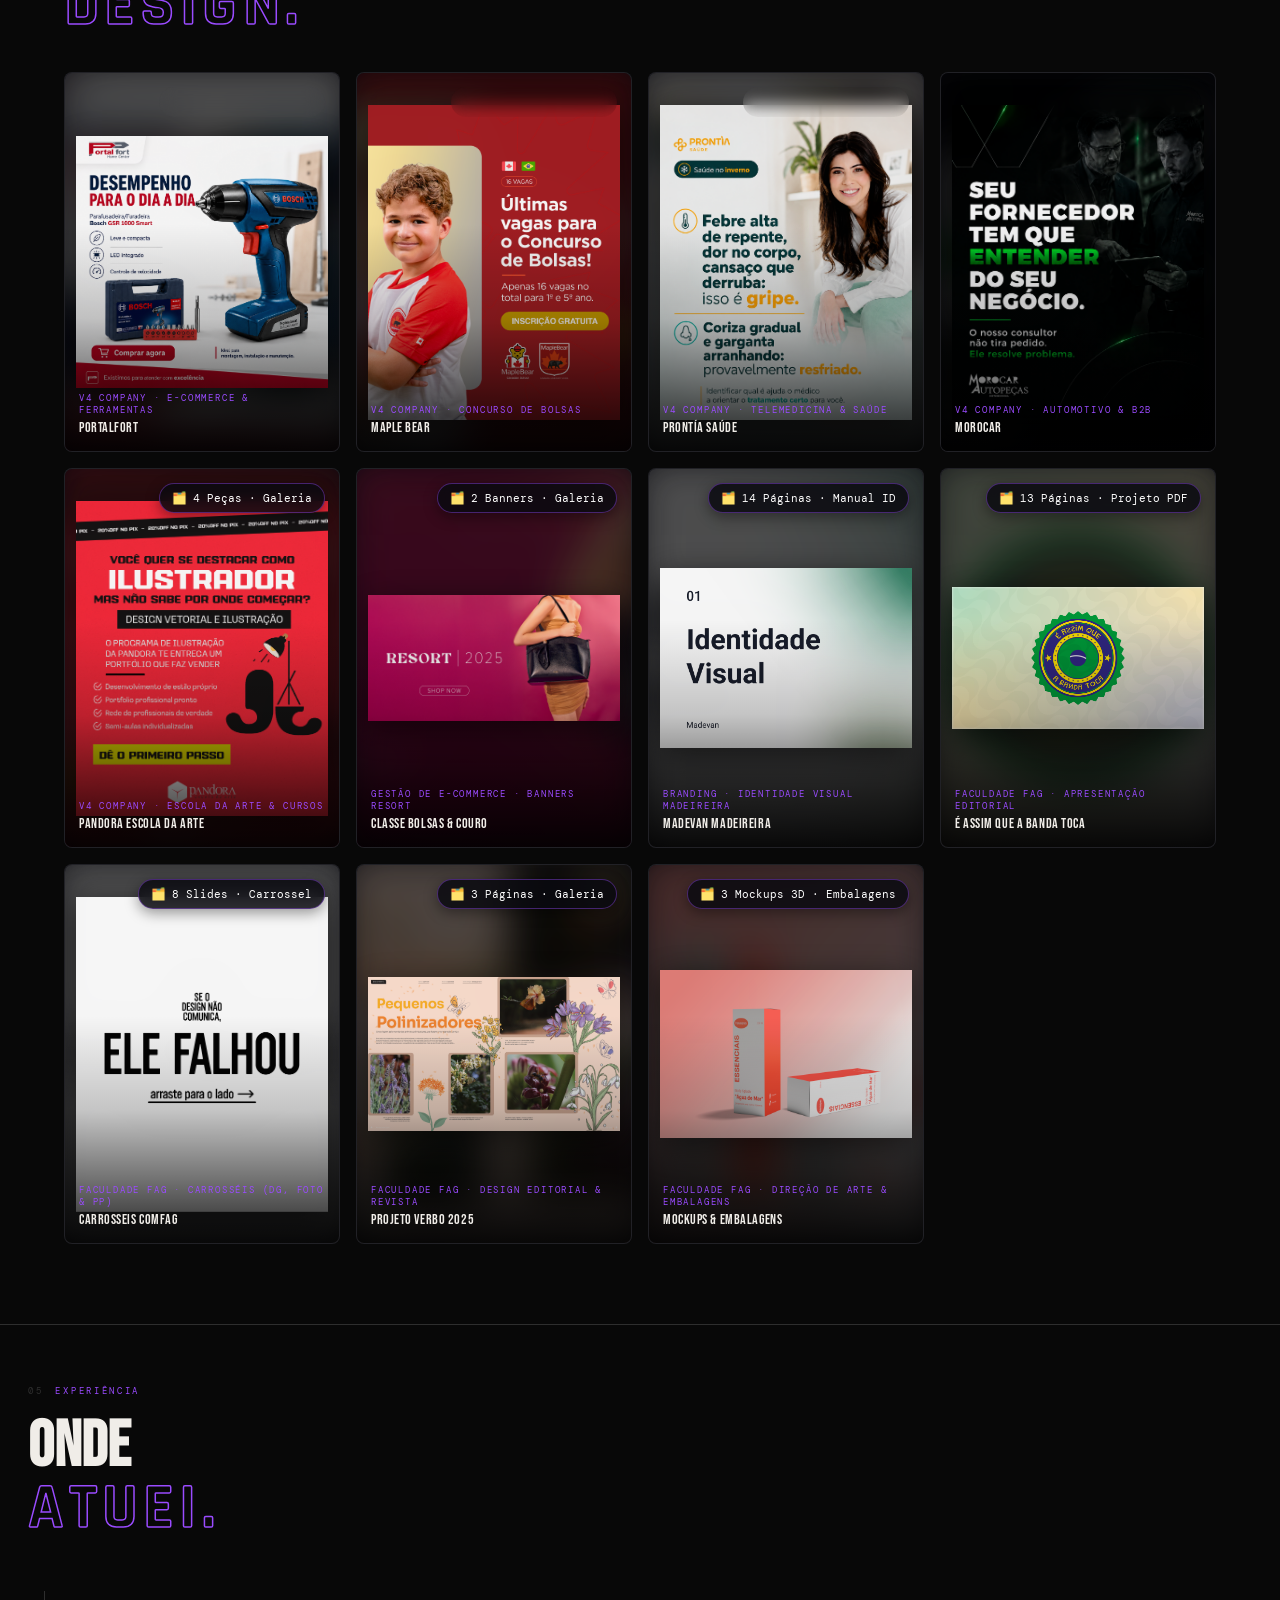
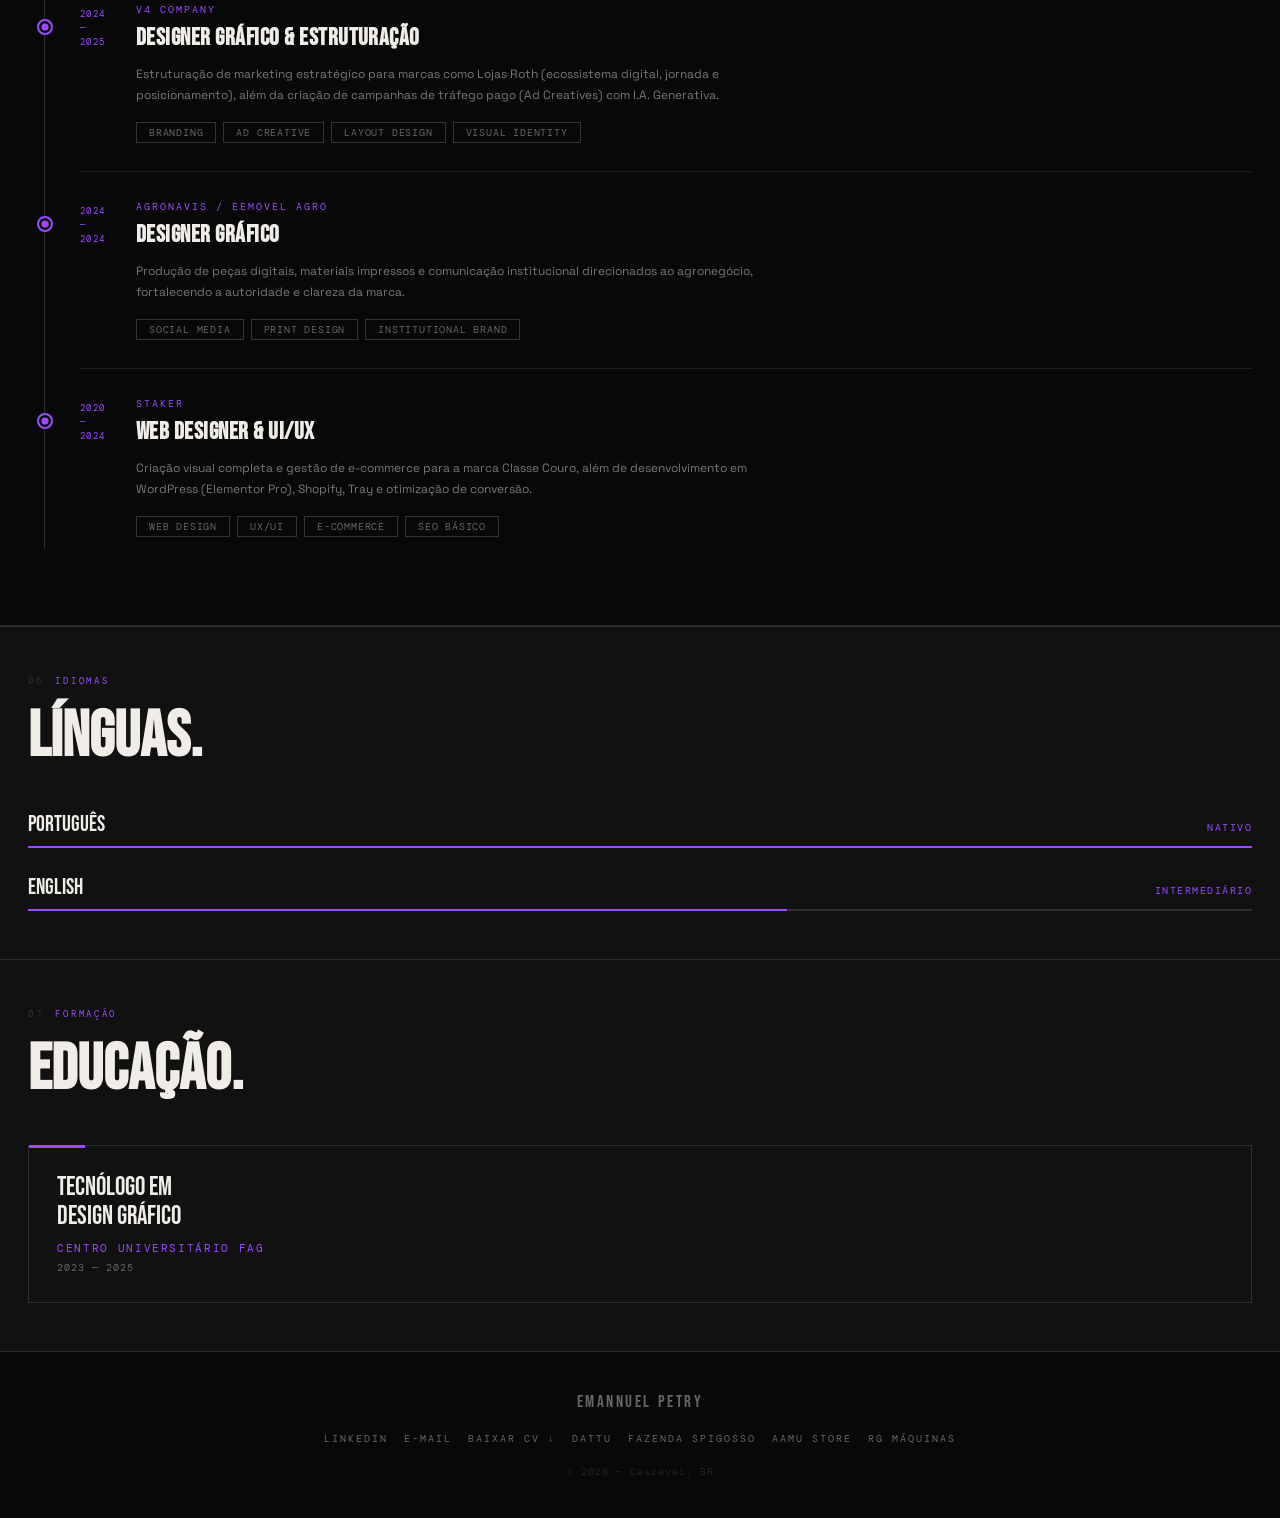
==== commit a4db00a1: "Generalize CV experience text removing specific brand mentions like Lojas Roth, refine project summa" ====
--- a/index.html
+++ b/index.html
@@ -446,7 +446,7 @@
       <div class="reel-wrap group-card" onclick="openCreativeGallery('verbo')">
         <div class="reel-bg-blur" style="background-image: url('img/verbo-luiza-1.png')"></div>
         <img class="reel-video feed-main-img" src="img/verbo-luiza-1.png" alt="Projeto Verbo Editorial">
-        <div class="gallery-badge"><span class="badge-icon">🗂️</span> <span class="badge-txt">4 Páginas · Galeria</span></div>
+        <div class="gallery-badge"><span class="badge-icon">🗂️</span> <span class="badge-txt">3 Páginas · Galeria</span></div>
         <div class="reel-overlay"></div>
         <div class="reel-info">
           <span class="reel-label">Faculdade FAG · Design Editorial & Revista</span>
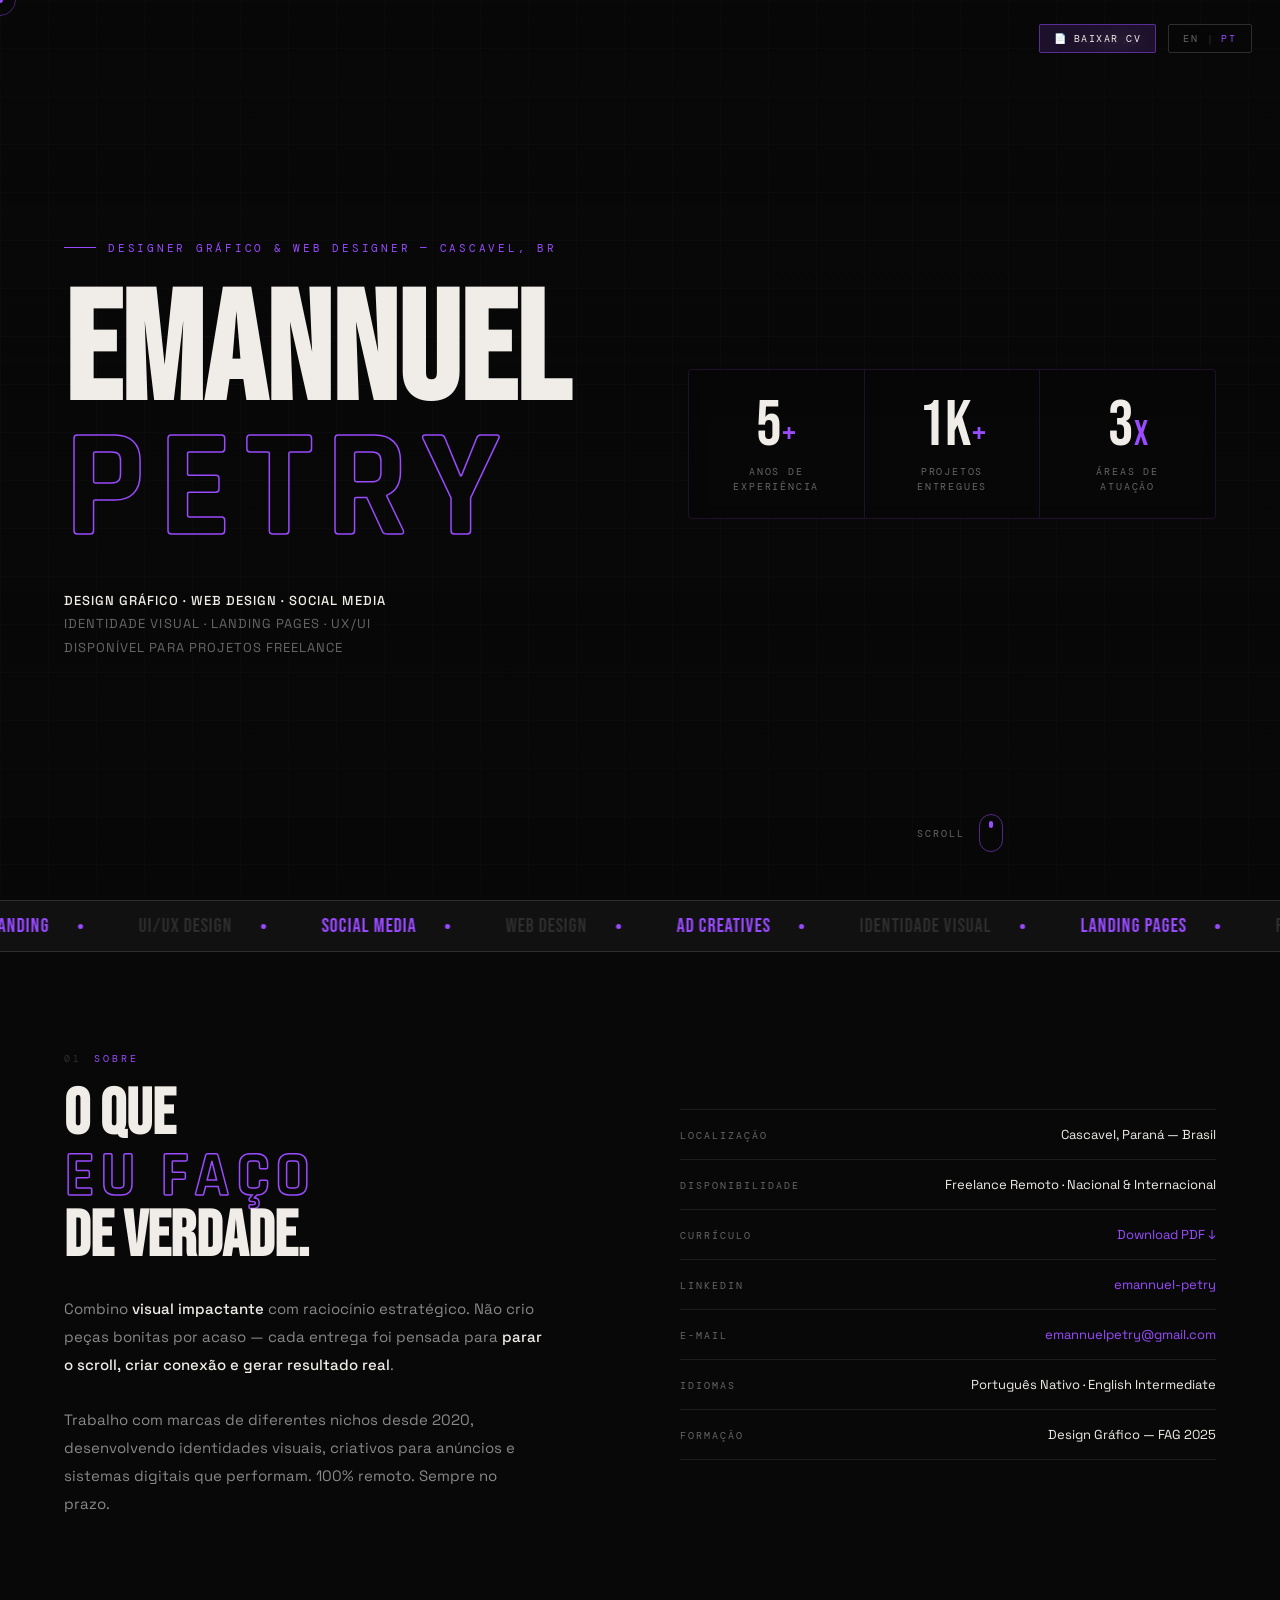
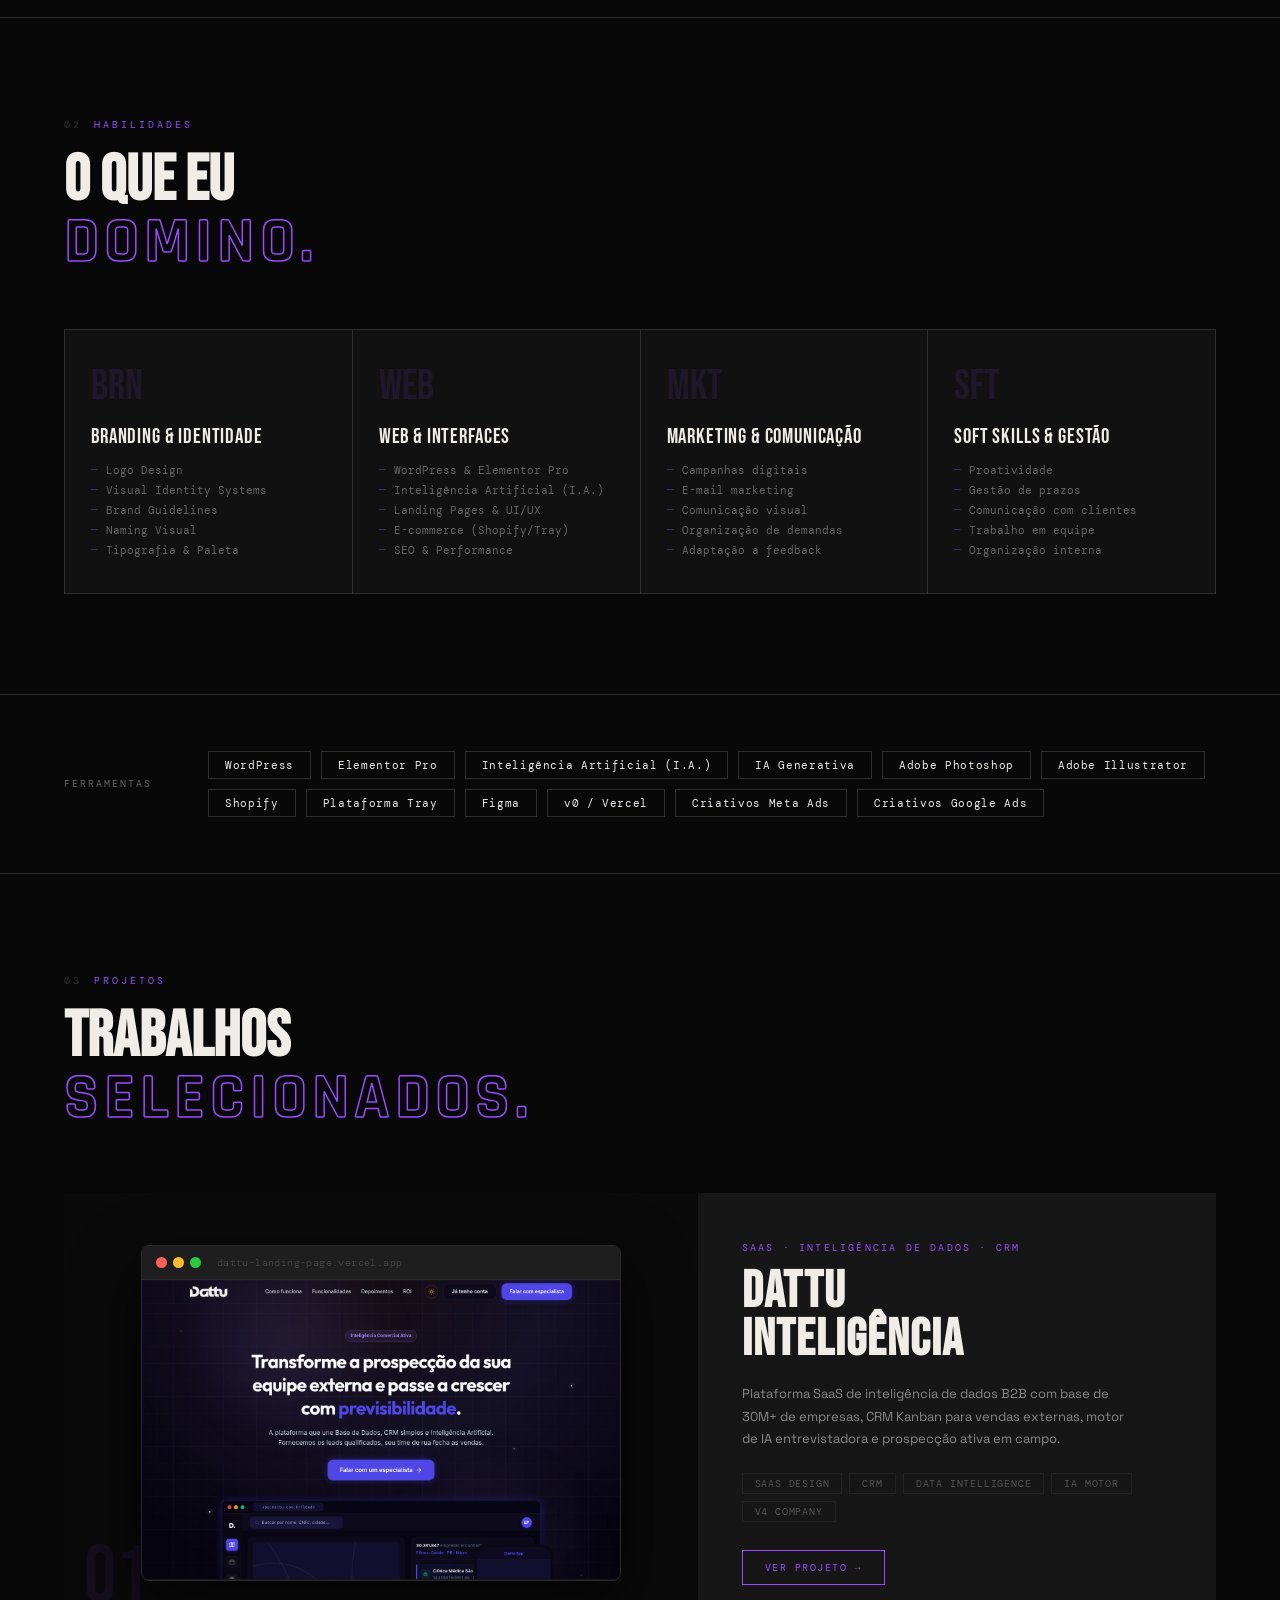
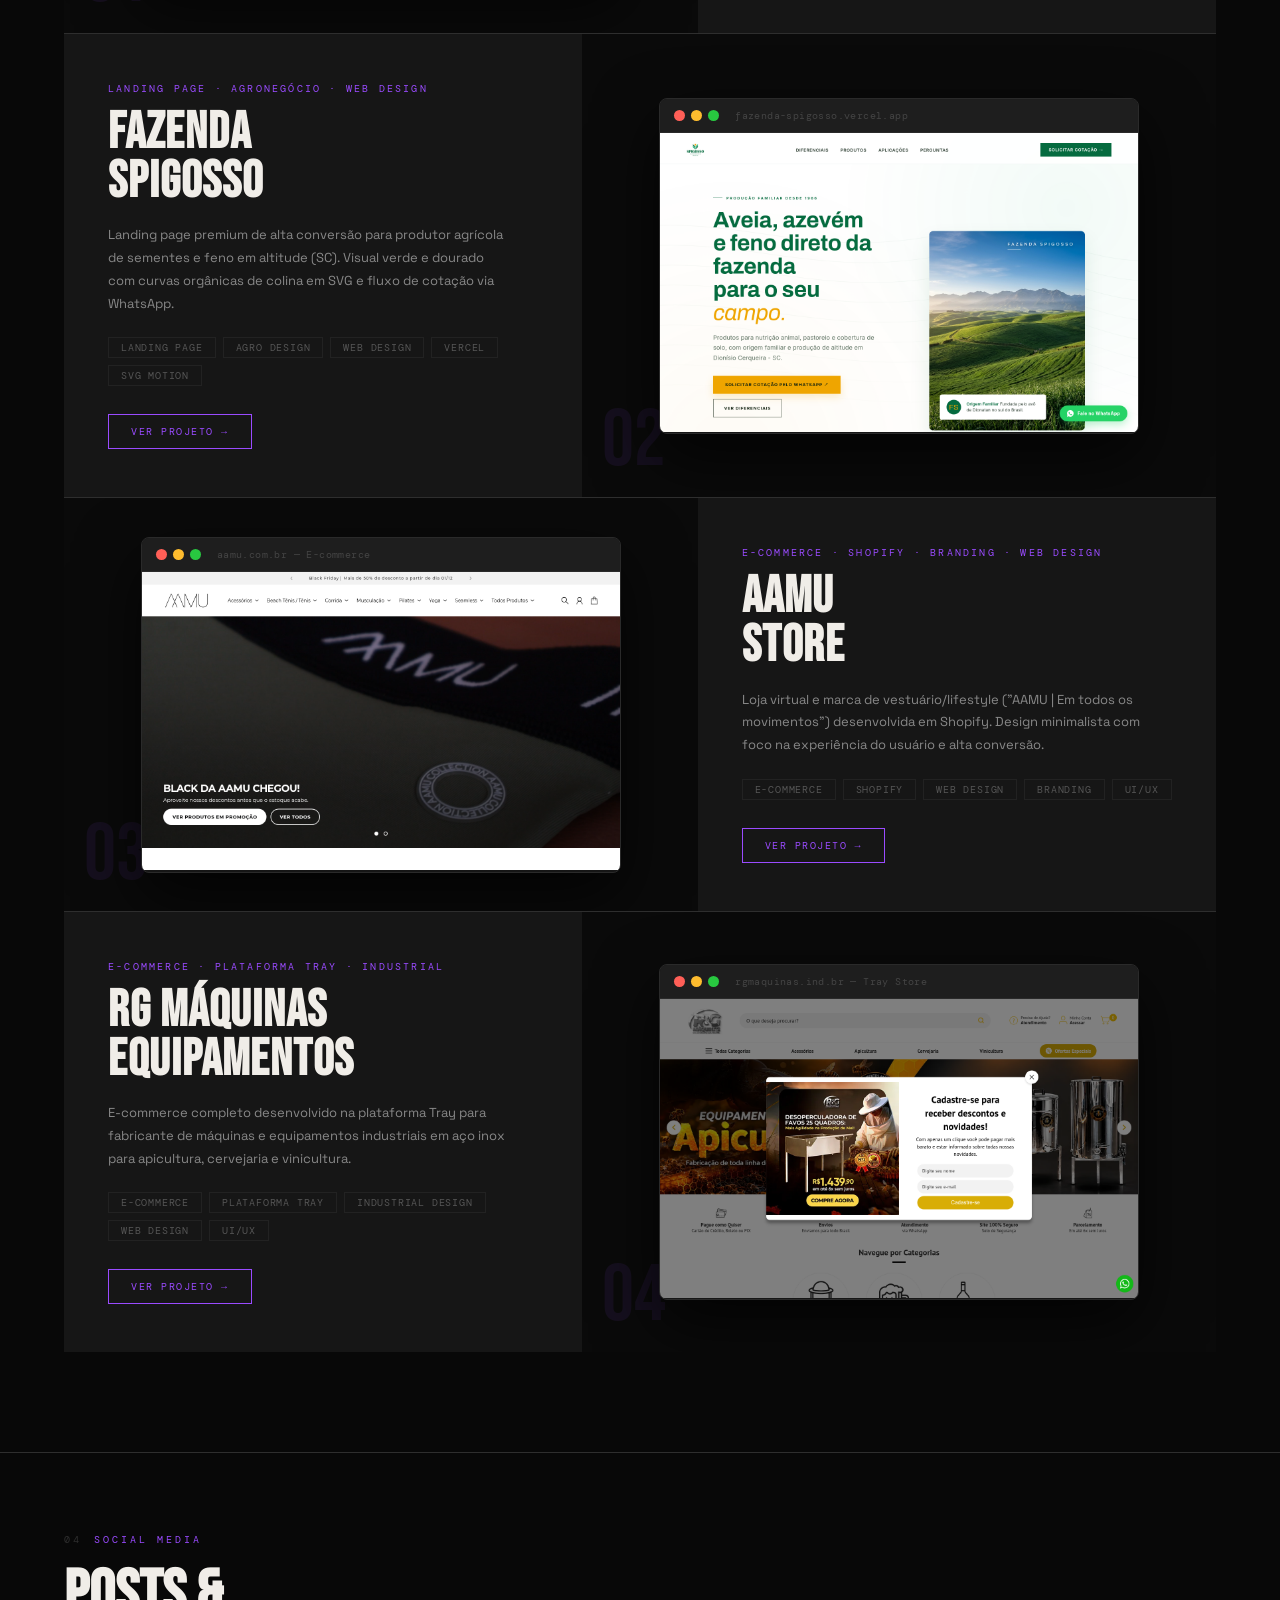
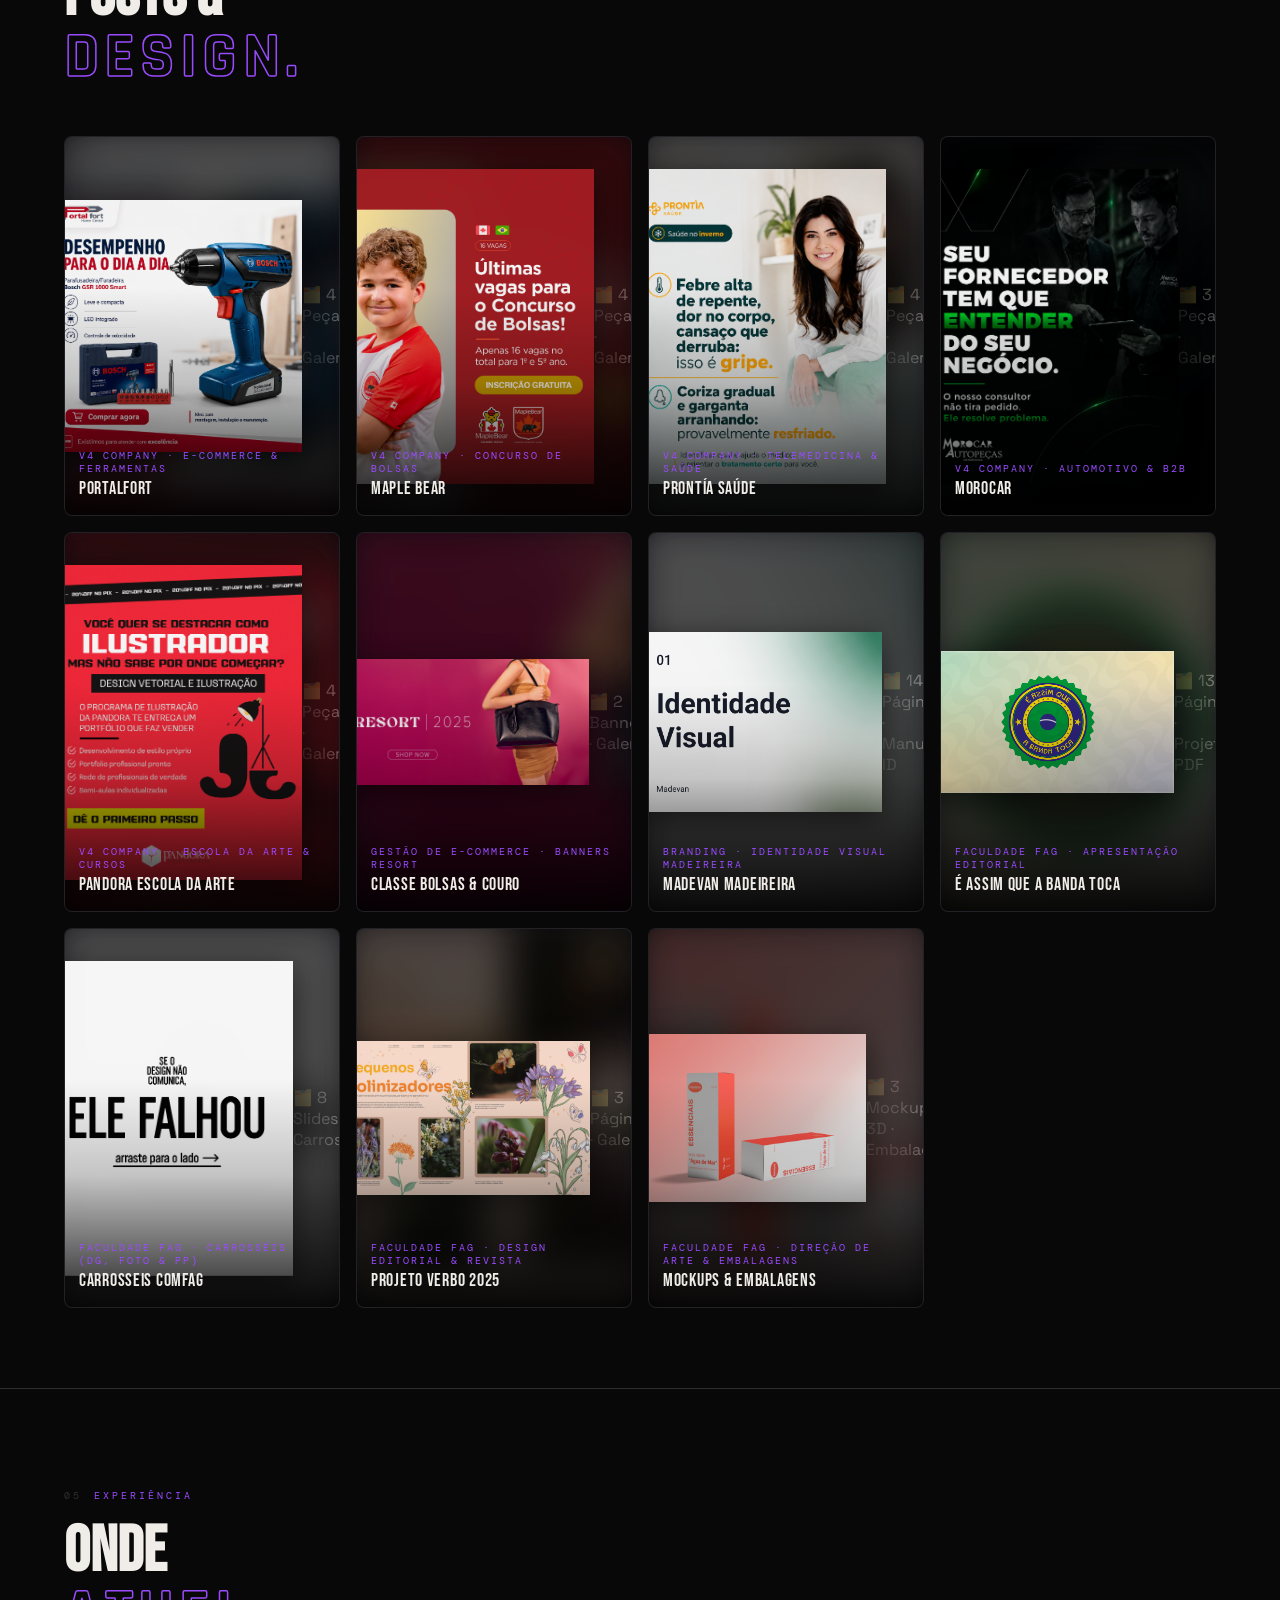
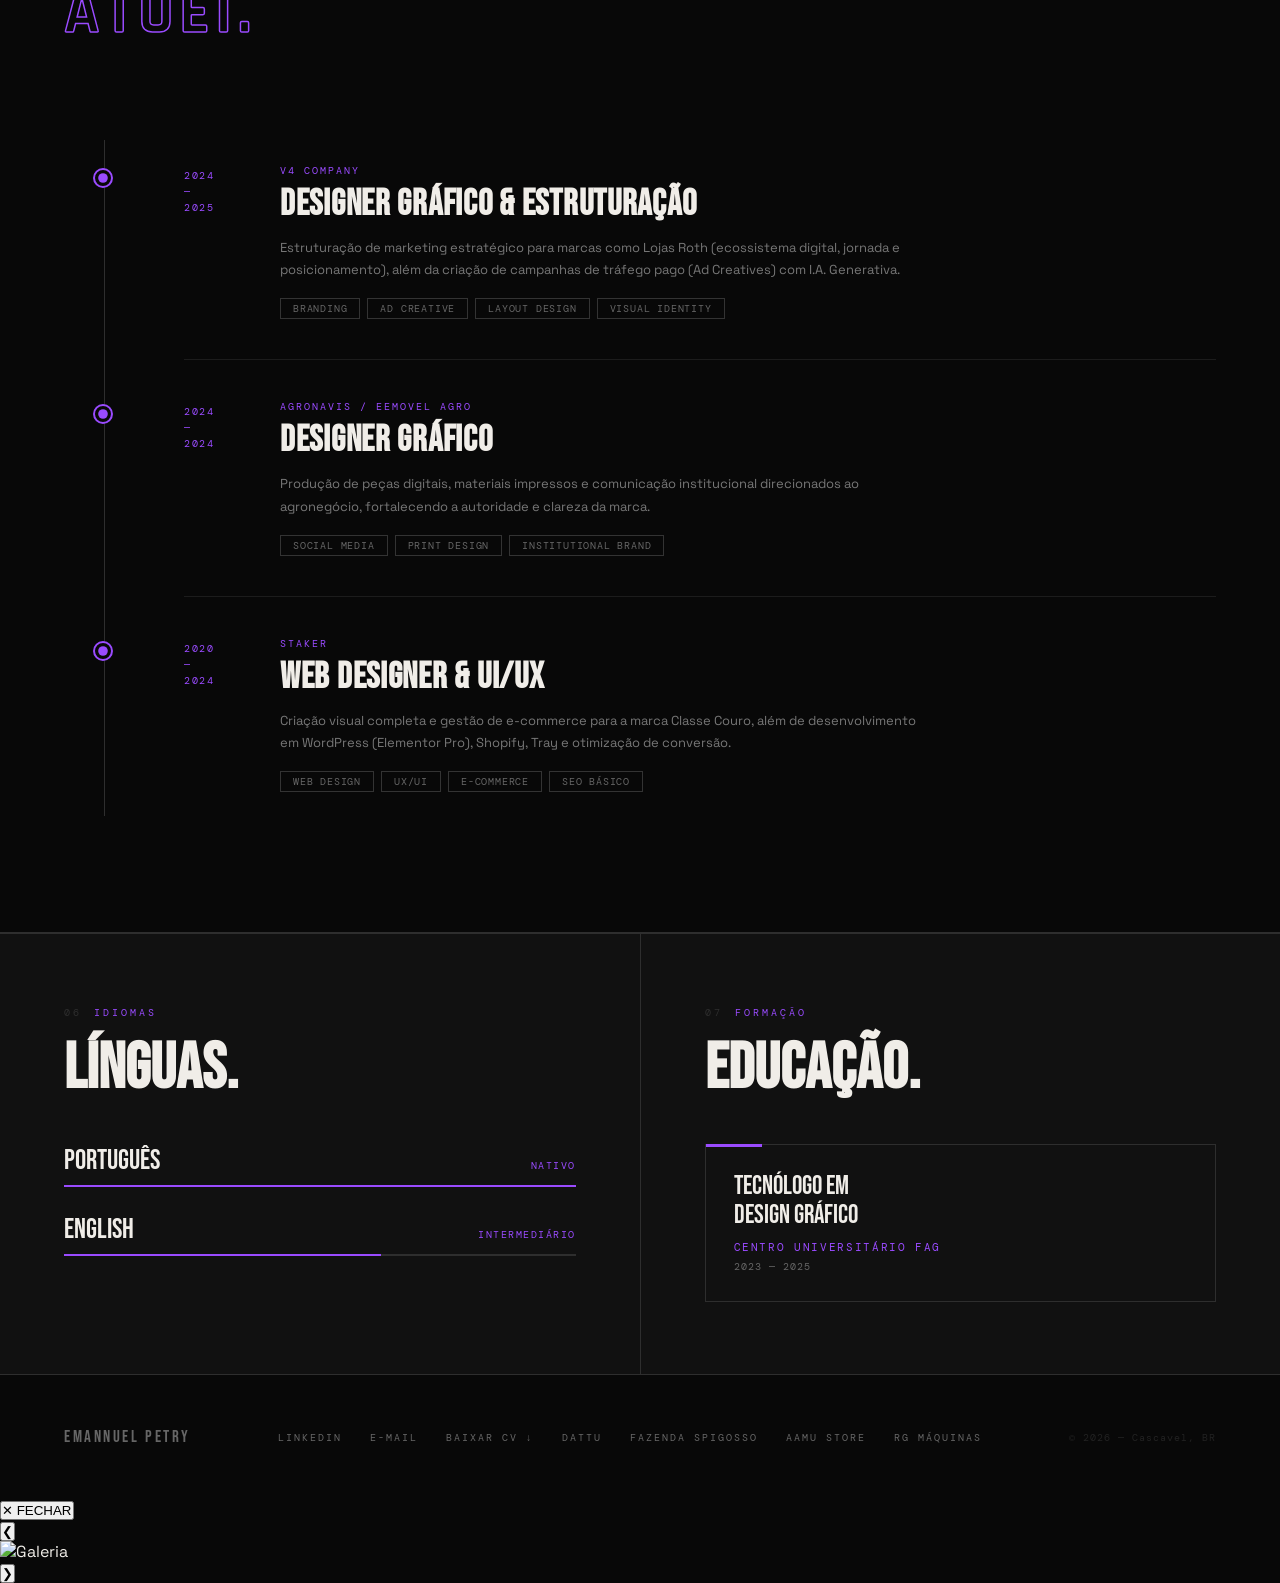
==== commit 7e16f890: "Fix mobile modal layout: absolute positioning for navigation arrows preventing flex vertical stackin" ====
--- a/index.html
+++ b/index.html
@@ -615,8 +615,8 @@
     <div class="gallery-container">
       <div class="gallery-header">
         <div class="gallery-header-left">
-          <span class="gallery-tag" id="galCategory">V4 COMPANY · CAMPANHA</span>
-          <h3 class="gallery-head-title" id="galHeadTitle">NOME DO GRUPO</h3>
+          <span class="gallery-tag" id="galCategory"></span>
+          <h3 class="gallery-head-title" id="galHeadTitle"></h3>
         </div>
         <button class="gallery-close" onclick="closeCreativeGallery()">✕ FECHAR</button>
       </div>
@@ -625,9 +625,9 @@
         <button class="gal-nav gal-prev" onclick="prevGalleryItem()" aria-label="Anterior">❮</button>
 
         <div class="gal-stage">
-          <div class="gal-format-badge" id="galFormatBadge">FEED (1:1)</div>
-          <img id="galMainImg" class="gal-main-img" src="" alt="Creative Variation" />
-          <div class="gal-img-caption" id="galCaption">Criativo Feed #01</div>
+          <div class="gal-format-badge" id="galFormatBadge"></div>
+          <img id="galMainImg" class="gal-main-img" src="" alt="Galeria" />
+          <div class="gal-img-caption" id="galCaption"></div>
         </div>
 
         <button class="gal-nav gal-next" onclick="nextGalleryItem()" aria-label="Próximo">❯</button>
--- a/css/style.css
+++ b/css/style.css
@@ -1648,43 +1648,67 @@
 /* --------------------------------------
    MOBILE STYLING (max-width: 768px)
 -------------------------------------- */
+/* --------------------------------------
+   MOBILE RESPONSIVE ADAPTATION (max-width: 768px)
+-------------------------------------- */
 @media (max-width: 768px) {
   #cursor, #cursor-dot, #cursor-ring {
-    display: none;
+    display: none !important;
   }
   
   body {
-    cursor: auto;
+    cursor: auto !important;
+  }
+
+  /* Fixed Top Action Bar for Mobile */
+  .header-actions {
+    top: 14px;
+    right: 14px;
+    gap: 8px;
+  }
+
+  .cv-download-btn {
+    padding: 8px 12px;
+    font-size: 10px;
+    min-height: 44px;
+  }
+
+  .lang-toggle {
+    padding: 8px 12px;
+    min-height: 44px;
   }
 
   header {
     grid-template-columns: 1fr;
     grid-template-rows: auto auto;
-    min-height: 100vh;
+    min-height: auto;
+    padding-top: 60px;
   }
 
   .hero-left {
-    padding: 48px 28px 32px;
+    padding: 36px 24px 24px;
     order: 1;
   }
 
   .hero-name {
-    font-size: clamp(64px, 18vw, 96px);
+    font-size: clamp(54px, 15vw, 84px);
     margin-bottom: 20px;
   }
 
   .hero-tag {
     margin-bottom: 20px;
+    font-size: 10px;
   }
 
   .hero-role {
-    font-size: 11px;
+    font-size: 12px;
+    line-height: 1.6;
   }
 
   .hero-right {
-    padding: 24px 28px 32px;
+    padding: 20px 24px 32px;
     order: 2;
-    min-height: 180px;
+    min-height: auto;
   }
 
   .hero-year {
@@ -1700,45 +1724,48 @@
 
   .hero-stats-row {
     flex-direction: row;
-    gap: 0;
+    gap: 4px;
     margin: 16px 0;
   }
 
   .stat-h {
-    padding: 14px 8px;
+    padding: 14px 6px;
+    flex: 1;
+    min-height: 48px;
   }
 
   .stat-h .stat-num {
-    font-size: clamp(28px, 8vw, 42px);
+    font-size: clamp(26px, 7.5vw, 38px);
   }
 
   .stat-h .stat-label {
     font-size: 8px;
-    letter-spacing: 0.10em;
+    letter-spacing: 0.08em;
   }
 
   .ticker {
-    padding: 10px 0;
+    padding: 12px 0;
   }
 
   .ti {
-    font-size: 16px;
-    padding: 0 18px;
-    gap: 18px;
+    font-size: 15px;
+    padding: 0 16px;
+    gap: 16px;
   }
 
   .about {
     grid-template-columns: 1fr;
-    padding: 60px 28px;
-    gap: 40px;
+    padding: 50px 24px;
+    gap: 32px;
   }
 
   .sec-title {
-    font-size: clamp(36px, 10vw, 52px);
+    font-size: clamp(34px, 9.5vw, 48px);
   }
 
   .about-text {
     font-size: 14px;
+    line-height: 1.65;
     max-width: 100%;
   }
 
@@ -1747,59 +1774,71 @@
   }
 
   .info-key {
-    font-size: 9px;
+    font-size: 10px;
   }
 
   .info-val {
-    font-size: 12px;
+    font-size: 13px;
+  }
+
+  .info-val a {
+    display: inline-flex;
+    align-items: center;
+    min-height: 44px;
+    padding: 4px 8px;
   }
 
   .skills {
-    padding: 60px 28px;
+    padding: 50px 24px;
   }
 
   .skills-grid {
     grid-template-columns: repeat(2, 1fr);
+    gap: 12px;
   }
 
   .sk {
-    padding: 24px 18px;
+    padding: 20px 16px;
   }
 
   .sk-icon {
-    font-size: 32px;
-    margin-bottom: 10px;
+    font-size: 28px;
+    margin-bottom: 8px;
   }
 
   .sk-name {
-    font-size: 18px;
+    font-size: 16px;
   }
 
   .sk-list li {
-    font-size: 10px;
+    font-size: 11px;
   }
 
   .tools {
-    padding: 40px 28px;
+    padding: 36px 24px;
     flex-direction: column;
     align-items: flex-start;
-    gap: 16px;
+    gap: 14px;
   }
 
   .pill {
     font-size: 10px;
-    padding: 5px 12px;
+    padding: 8px 14px;
+    min-height: 38px;
+    display: inline-flex;
+    align-items: center;
   }
 
   .projects {
-    padding: 60px 28px;
+    padding: 50px 24px;
   }
 
   .proj-card,
   .proj-card.rev {
     grid-template-columns: 1fr;
-    grid-template-rows: 260px auto;
+    grid-template-rows: auto auto;
     min-height: auto;
+    border-radius: 8px;
   }
 
   .proj-card.rev .proj-info {
@@ -1811,324 +1850,193 @@
   }
 
   .proj-info {
-    padding: 28px 24px;
+    padding: 24px 20px;
   }
 
   .proj-title {
-    font-size: clamp(32px, 9vw, 48px);
+    font-size: clamp(28px, 8.5vw, 40px);
   }
 
   .proj-desc {
+    font-size: 13px;
+    line-height: 1.6;
+    max-width: 100%;
+  }
+
+  .proj-link {
+    display: inline-flex;
+    align-items: center;
+    justify-content: center;
+    min-height: 48px;
+    padding: 10px 18px;
+    background: rgba(154, 75, 255, 0.15);
+    border: 1px solid rgba(154, 75, 255, 0.5);
+    border-radius: 4px;
+    width: 100%;
+    margin-top: 16px;
     font-size: 12px;
-    max-width: 100%;
+    letter-spacing: 0.1em;
   }
 
   .browser-mock {
     max-width: 100%;
+    border-radius: 6px;
   }
 
   .browser-screen {
-    height: 220px;
+    height: 200px;
   }
 
   .proj-num {
-    font-size: 56px;
+    font-size: 48px;
+    bottom: 12px;
+    right: 16px;
   }
 
   .reels {
-    padding: 60px 28px;
+    padding: 50px 24px;
   }
 
   .reels-grid {
-    grid-template-columns: repeat(2, 1fr);
-    gap: 8px;
+    grid-template-columns: 1fr;
+    gap: 14px;
   }
 
   .reel-wrap {
-    height: 240px;
-  }
-}
-
-/* --------------------------------------
-   CREATIVE GALLERY MODAL & GROUP BADGES
--------------------------------------- */
-.gallery-badge {
-  position: absolute;
-  top: 14px;
-  right: 14px;
-  z-index: 4;
-  background: rgba(10, 10, 16, 0.85);
-  border: 1px solid rgba(154, 75, 255, 0.4);
-  backdrop-filter: blur(8px);
-  padding: 6px 12px;
-  border-radius: 20px;
-  font-family: "DM Mono", monospace;
-  font-size: 11px;
-  color: #fff;
-  display: flex;
-  align-items: center;
-  gap: 6px;
-  box-shadow: 0 4px 14px rgba(0, 0, 0, 0.4);
-  transition: background 0.3s, border-color 0.3s, transform 0.3s;
-}
-
-.reel-wrap:hover .gallery-badge {
-  background: rgba(154, 75, 255, 0.9);
-  border-color: #b875ff;
-  color: #fff;
-  transform: scale(1.05);
-}
-
-.badge-icon {
-  font-size: 12px;
-}
-
-.gallery-modal {
-  position: fixed;
-  inset: 0;
-  z-index: 9999;
-  display: flex;
-  align-items: center;
-  justify-content: center;
-  padding: 20px;
-  opacity: 0;
-  pointer-events: none;
-  transition: opacity 0.3s ease;
-}
-
-.gallery-modal.open {
-  opacity: 1;
-  pointer-events: auto;
-}
-
-.gallery-backdrop {
-  position: absolute;
-  inset: 0;
-  background: rgba(5, 5, 8, 0.92);
-  backdrop-filter: blur(16px);
-}
-
-.gallery-container {
-  position: relative;
-  z-index: 2;
-  width: 100%;
-  max-width: 1000px;
-  max-height: 92vh;
-  background: #0d0d14;
-  border: 1px solid rgba(154, 75, 255, 0.3);
-  border-radius: 16px;
-  box-shadow: 0 24px 60px rgba(0, 0, 0, 0.8), 0 0 40px rgba(154, 75, 255, 0.15);
-  display: flex;
-  flex-direction: column;
-  overflow: hidden;
-}
-
-.gallery-header {
-  display: flex;
-  align-items: center;
-  justify-content: space-between;
-  padding: 20px 24px;
-  background: rgba(255, 255, 255, 0.02);
-  border-bottom: 1px solid rgba(255, 255, 255, 0.08);
-}
-
-.gallery-tag {
-  font-family: "DM Mono", monospace;
-  font-size: 11px;
-  color: var(--primary);
-  letter-spacing: 1px;
-  text-transform: uppercase;
-}
-
-.gallery-head-title {
-  font-family: "Syne", sans-serif;
-  font-size: 22px;
-  font-weight: 700;
-  color: #fff;
-  margin-top: 2px;
-}
-
-.gallery-close {
-  background: rgba(255, 255, 255, 0.06);
-  border: 1px solid rgba(255, 255, 255, 0.15);
-  color: #fff;
-  padding: 8px 16px;
-  border-radius: 8px;
-  font-family: "DM Mono", monospace;
-  font-size: 12px;
-  cursor: pointer;
-  transition: all 0.25s ease;
-}
-
-.gallery-close:hover {
-  background: #ff4757;
-  border-color: #ff4757;
-}
-
-.gallery-body {
-  position: relative;
-  flex: 1;
-  display: flex;
-  align-items: center;
-  justify-content: space-between;
-  padding: 20px;
-  min-height: 440px;
-  overflow: hidden;
-  background: radial-gradient(circle at center, rgba(20, 18, 32, 0.8) 0%, #09090f 100%);
-}
-
-.gal-nav {
-  position: relative;
-  z-index: 5;
-  background: rgba(255, 255, 255, 0.08);
-  border: 1px solid rgba(255, 255, 255, 0.15);
-  color: #fff;
-  width: 48px;
-  height: 48px;
-  border-radius: 50%;
-  font-size: 20px;
-  display: flex;
-  align-items: center;
-  justify-content: center;
-  cursor: pointer;
-  transition: all 0.25s ease;
-  flex-shrink: 0;
-}
-
-.gal-nav:hover {
-  background: var(--primary);
-  border-color: #b875ff;
-  transform: scale(1.1);
-  box-shadow: 0 0 20px rgba(154, 75, 255, 0.5);
-}
-
-.gal-stage {
-  position: relative;
-  flex: 1;
-  height: 100%;
-  max-height: 58vh;
-  display: flex;
-  flex-direction: column;
-  align-items: center;
-  justify-content: center;
-  padding: 0 10px;
-}
-
-.gal-format-badge {
-  position: absolute;
-  top: 10px;
-  left: 50%;
-  transform: translateX(-50%);
-  z-index: 5;
-  background: rgba(10, 10, 16, 0.8);
-  border: 1px solid rgba(154, 75, 255, 0.4);
-  color: #b875ff;
-  font-family: "DM Mono", monospace;
-  font-size: 11px;
-  padding: 4px 12px;
-  border-radius: 12px;
-  backdrop-filter: blur(6px);
-}
-
-.gal-main-img {
-  max-width: 100%;
-  max-height: 48vh;
-  width: auto;
-  height: auto;
-  object-fit: contain;
-  border-radius: 8px;
-  box-shadow: 0 12px 36px rgba(0, 0, 0, 0.6);
-  transition: opacity 0.25s ease, transform 0.25s ease;
-}
-
-.gal-img-caption {
-  font-family: "Inter", sans-serif;
-  font-size: 14px;
-  color: rgba(255, 255, 255, 0.85);
-  margin-top: 14px;
-  text-align: center;
-}
-
-.gallery-thumbs {
-  display: flex;
-  align-items: center;
-  justify-content: center;
-  gap: 12px;
-  padding: 16px 24px;
-  background: rgba(0, 0, 0, 0.3);
-  border-top: 1px solid rgba(255, 255, 255, 0.08);
-  overflow-x: auto;
-}
-
-.gal-thumb {
-  position: relative;
-  width: 64px;
-  height: 64px;
-  border-radius: 8px;
-  overflow: hidden;
-  border: 2px solid transparent;
-  cursor: pointer;
-  opacity: 0.6;
-  transition: all 0.25s ease;
-  flex-shrink: 0;
-}
-
-.gal-thumb img {
-  width: 100%;
-  height: 100%;
-  object-fit: cover;
-}
-
-.gal-thumb.active {
-  opacity: 1;
-  border-color: var(--primary);
-  box-shadow: 0 0 14px rgba(154, 75, 255, 0.6);
-  transform: scale(1.08);
-}
-
-.gal-thumb:hover {
-  opacity: 1;
-}
+    height: 260px;
+    border-radius: 12px;
+  }
 
   .reel-title {
-    font-size: 14px;
+    font-size: 16px;
   }
 
   .reel-label {
-    font-size: 9px;
-  }
-
-  .holo-container {
-    width: 92vw;
+    font-size: 10px;
+  }
+
+  .gallery-badge {
+    top: 12px;
+    right: 12px;
+    padding: 6px 12px;
+    font-size: 10.5px;
+  }
+
+  /* Modal Mobile Tuning */
+  .gallery-modal {
+    padding: 8px;
+  }
+
+  .gallery-container {
+    width: 96vw;
+    max-height: 94vh;
+    border-radius: 12px;
+  }
+
+  .gallery-header {
+    padding: 12px 14px;
+  }
+
+  .gallery-head-title {
+    font-size: 16px;
+  }
+
+  .gallery-close {
+    padding: 6px 12px;
+    min-height: 40px;
+    display: inline-flex;
+    align-items: center;
+    font-size: 11px;
+  }
+
+  .gallery-body {
+    position: relative;
+    padding: 10px 4px;
+    min-height: 280px;
+    display: flex;
+    flex-direction: row;
+    align-items: center;
+    justify-content: center;
+  }
+
+  .gal-nav {
+    position: absolute;
+    top: 50%;
+    transform: translateY(-50%);
+    z-index: 10;
+    width: 42px;
+    height: 42px;
+    font-size: 18px;
+    background: rgba(154, 75, 255, 0.5);
+    border-color: rgba(154, 75, 255, 0.8);
+    backdrop-filter: blur(6px);
+  }
+
+  .gal-prev {
+    left: 6px;
+  }
+
+  .gal-next {
+    right: 6px;
+  }
+
+  .gal-stage {
+    width: 100%;
+    padding: 0 44px;
+    display: flex;
+    flex-direction: column;
+    align-items: center;
+    justify-content: center;
+  }
+
+  .gal-main-img {
+    max-width: 100%;
+    max-height: 48vh;
+    object-fit: contain;
+  }
+
+  .gal-img-caption {
+    font-size: 12px;
+    margin-top: 8px;
+  }
+
+  .gallery-thumbs {
+    padding: 8px 10px;
+    gap: 6px;
+  }
+
+  .gal-thumb {
+    width: 48px;
+    height: 48px;
   }
 
   .experience {
-    padding: 60px 28px;
+    padding: 50px 24px;
   }
 
   .tl-container {
-    padding-left: 52px;
+    padding-left: 44px;
   }
 
   .tl-track {
-    left: 16px;
+    left: 14px;
   }
 
   .tl-node {
-    left: -43px;
-    width: 16px;
-    height: 16px;
+    left: -37px;
+    width: 14px;
+    height: 14px;
   }
 
   .tl-node-inner {
-    width: 6px;
-    height: 6px;
+    width: 5px;
+    height: 5px;
   }
 
   .tl-item {
-    grid-template-columns: 40px 1fr;
-    gap: 0 16px;
-    padding: 28px 0;
+    grid-template-columns: 36px 1fr;
+    gap: 0 14px;
+    padding: 24px 0;
   }
 
   .tl-year {
@@ -2136,11 +2044,12 @@
   }
 
   .tl-role {
-    font-size: 24px;
+    font-size: 22px;
   }
 
   .tl-desc {
-    font-size: 12px;
+    font-size: 13px;
+    line-height: 1.55;
   }
 
   .tl-card-header {
@@ -2153,24 +2062,35 @@
   }
 
   .info-block {
-    padding: 48px 28px;
+    padding: 40px 24px;
   }
 
   .lang-name {
-    font-size: 22px;
+    font-size: 20px;
   }
 
   footer {
     flex-direction: column;
     gap: 20px;
-    padding: 40px 28px;
+    padding: 36px 24px;
     text-align: center;
   }
 
   .footer-links {
     flex-wrap: wrap;
     justify-content: center;
-    gap: 16px;
+    gap: 10px;
+  }
+
+  .footer-links a {
+    display: inline-flex;
+    align-items: center;
+    min-height: 44px;
+    padding: 8px 14px;
+    border: 1px solid rgba(255, 255, 255, 0.12);
+    border-radius: 4px;
+    background: rgba(255, 255, 255, 0.03);
+    font-size: 11px;
   }
 
   .sec-label {
@@ -2178,38 +2098,30 @@
   }
 
   .proj-hd, .skills-hd, .reels-hd, .exp-header {
-    margin-bottom: 36px;
+    margin-bottom: 28px;
   }
 }
 
 /* --------------------------------------
-   SMALL MOBILE STYLING (max-width: 420px)
+   SMALL MOBILE STYLING (max-width: 480px)
 -------------------------------------- */
-@media (max-width: 420px) {
+@media (max-width: 480px) {
   .hero-name {
-    font-size: clamp(52px, 16vw, 72px);
+    font-size: clamp(48px, 14vw, 68px);
   }
 
   .hero-left {
-    padding: 36px 20px 24px;
+    padding: 28px 16px 20px;
   }
 
   .hero-right {
-    padding: 20px 20px 28px;
+    padding: 16px 16px 24px;
   }
 
   .about, .skills, .projects, .reels,
   .experience, .tools {
-    padding-left: 20px;
-    padding-right: 20px;
-  }
-
-  .info-block {
-    padding: 40px 20px;
-  }
-
-  footer {
-    padding: 32px 20px;
+    padding-left: 16px;
+    padding-right: 16px;
   }
 
   .skills-grid {
@@ -2217,35 +2129,38 @@
   }
 
   .sk {
-    padding: 20px 16px;
-  }
-
-  .reels-grid {
-    grid-template-columns: repeat(2, 1fr);
-    gap: 6px;
-  }
-
-  .reel-wrap {
-    height: 170px;
+    padding: 18px 14px;
+  }
+
+  .info-block {
+    padding: 36px 16px;
+  }
+
+  footer {
+    padding: 28px 16px;
   }
 
   .tl-container {
-    padding-left: 44px;
+    padding-left: 36px;
   }
 
   .tl-item {
-    grid-template-columns: 32px 1fr;
+    grid-template-columns: 28px 1fr;
   }
 
   .tl-role {
-    font-size: 20px;
+    font-size: 19px;
   }
 
   .stat-h .stat-num {
-    font-size: 26px;
+    font-size: 24px;
   }
 
   .stat-h .stat-label {
     font-size: 7px;
   }
-}
+
+  .reel-wrap {
+    height: 250px;
+  }
+}
